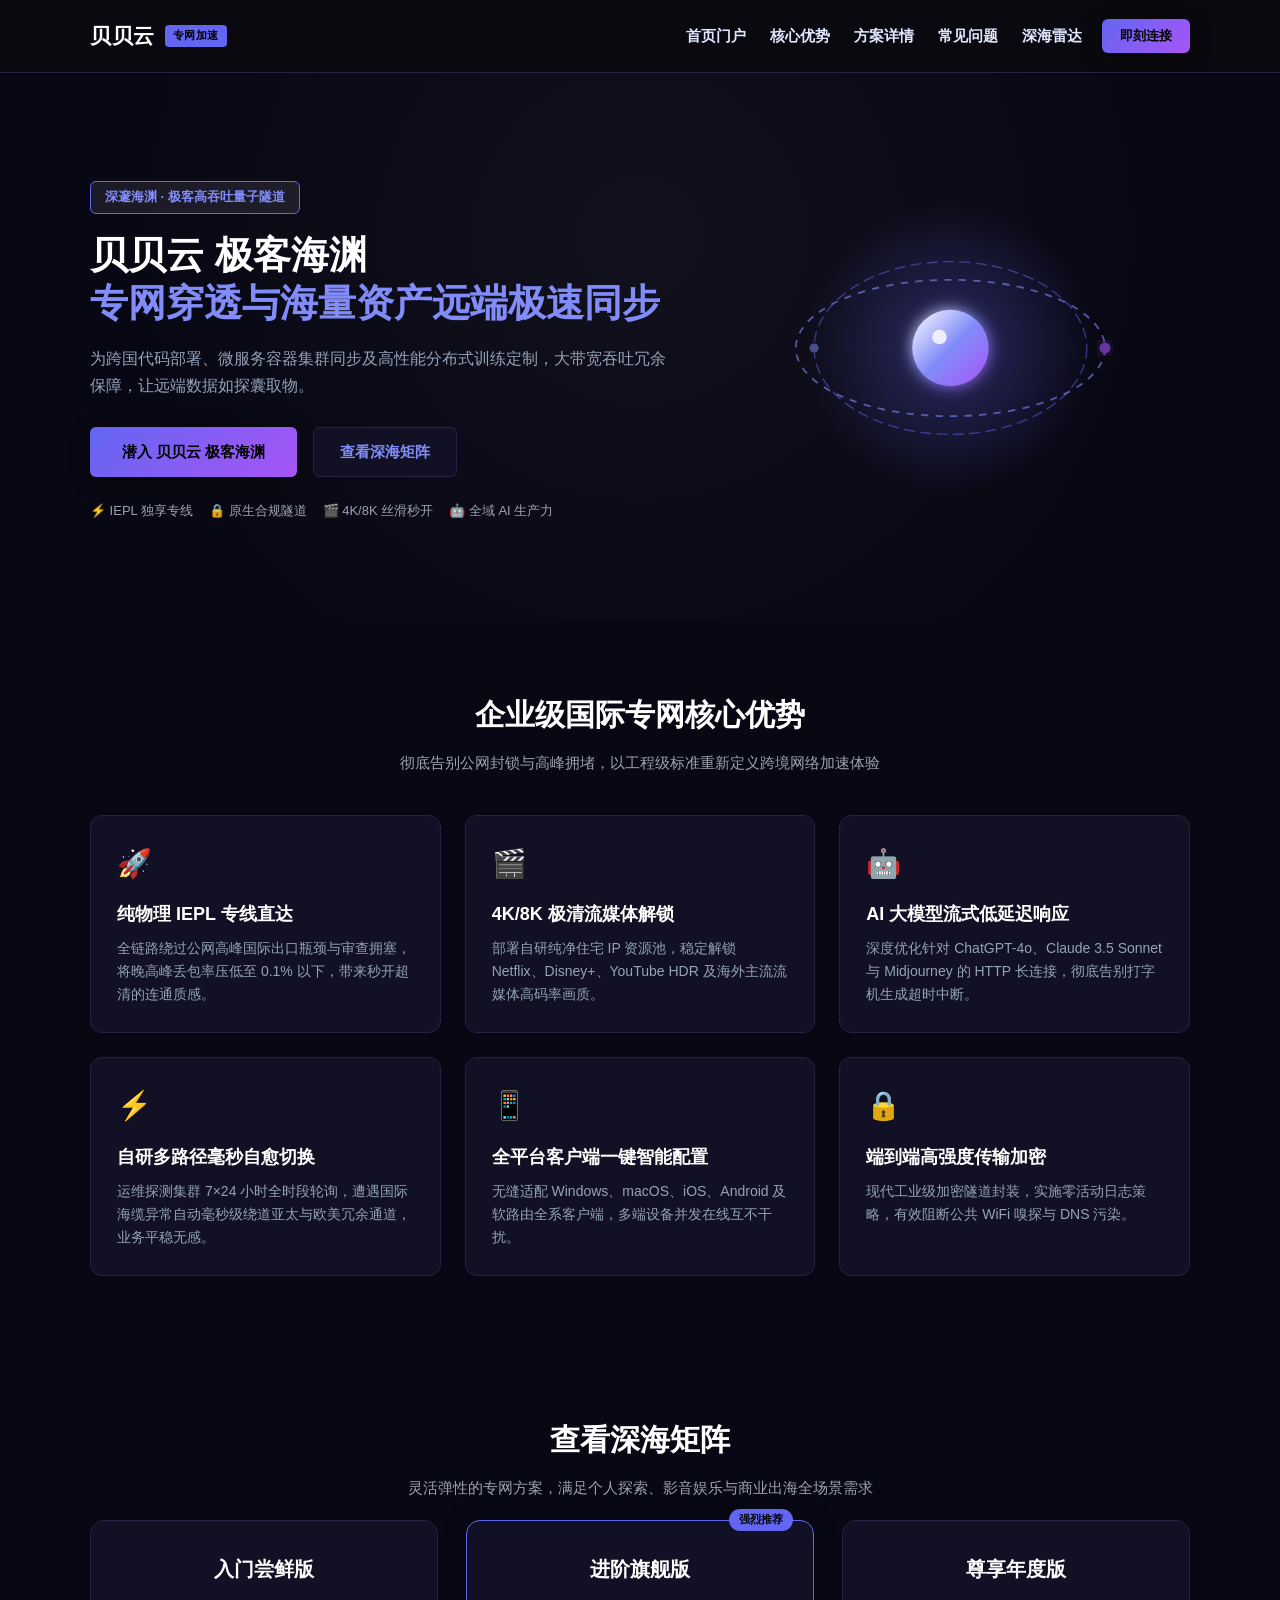
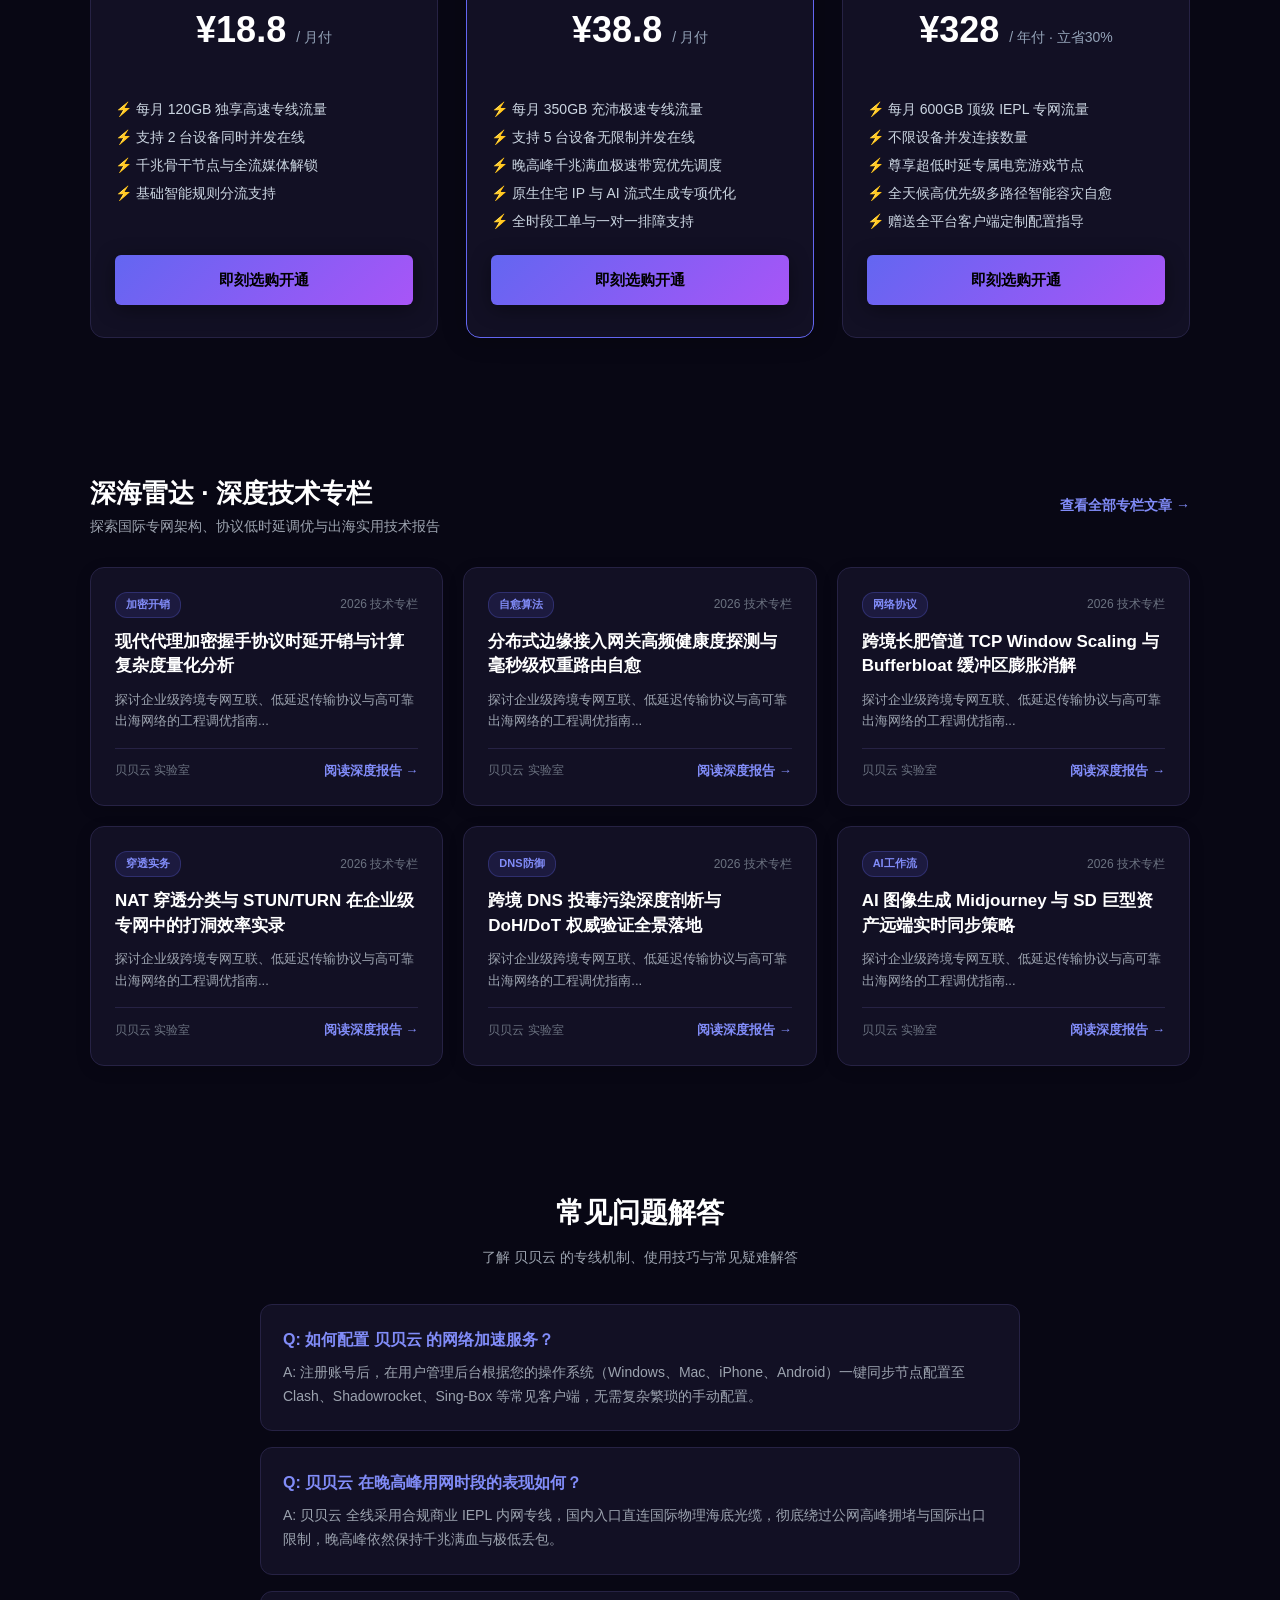
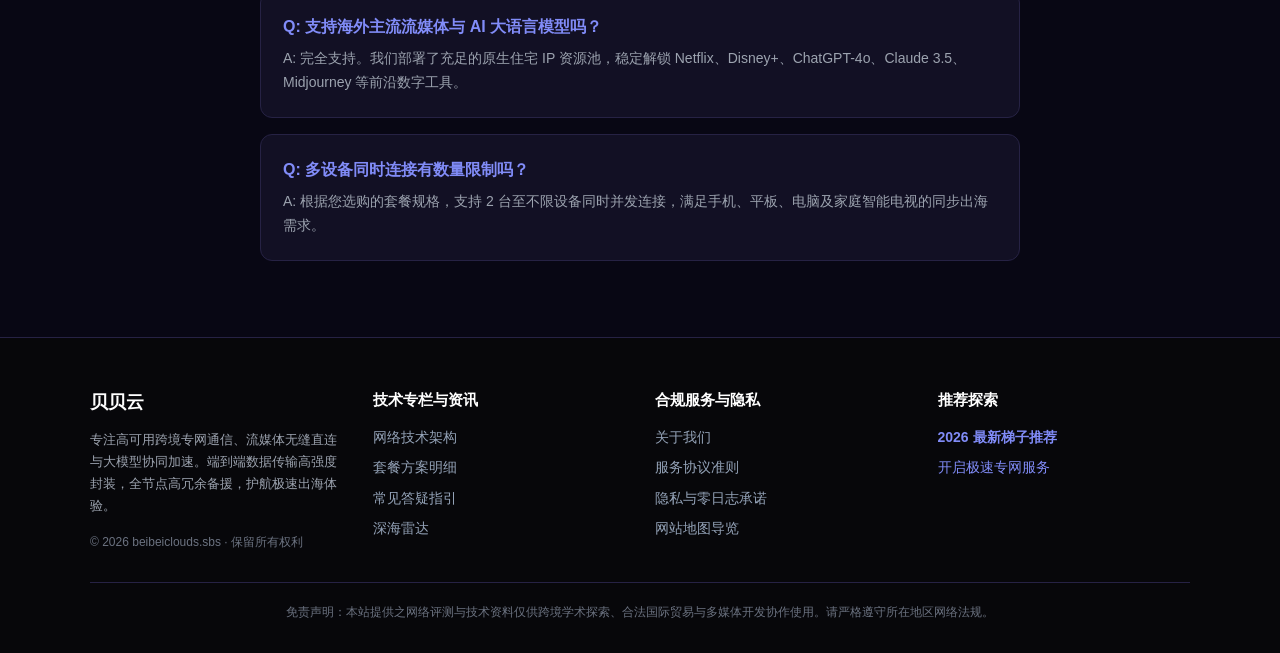
==== index.html @ 037b9ec2 "feat: deploy beibeiclouds.sbs bespoke design, unique hero layout, card grid & SEO articles" ====
<!DOCTYPE html>
<html lang="zh-CN">
<head>
  <meta charset="UTF-8">
  <meta name="viewport" content="width=device-width, initial-scale=1.0">
  <title>贝贝云 极客评测_大吞吐专网通信技术解析_贝贝云 深度实测</title>
  <meta name="description" content="贝贝云 极客技术空间。深度解析现代专网架构、加密算法安全边界与跨洋海缆物理时延极限，打造专业硬核的技术专栏。">
  <meta name="keywords" content="贝贝云, 贝贝云评测, 科学上网梯子, 机场推荐, 翻墙梯子, 网络加速器, 专线机场">
  <meta property="og:type" content="website">
  <meta property="og:title" content="贝贝云 极客评测_大吞吐专网通信技术解析_贝贝云 深度实测">
  <meta property="og:description" content="贝贝云 极客技术空间。深度解析现代专网架构、加密算法安全边界与跨洋海缆物理时延极限，打造专业硬核的技术专栏。">
  <meta property="og:url" content="https://beibeiclouds.sbs/">
  <meta property="og:site_name" content="贝贝云">
  <link rel="canonical" href="https://beibeiclouds.sbs/">
  <link rel="stylesheet" href="style.css">
</head>
<body>
  
  <header class="navbar">
    <div class="container nav-inner">
      <a href="index.html" class="brand-logo">
        <span>贝贝云</span>
        <span class="brand-badge">专网加速</span>
      </a>
      <nav style="display:flex; align-items:center; gap:20px;">
        <ul class="nav-links">
          <li><a href="index.html">首页门户</a></li>
          <li><a href="index.html#features">核心优势</a></li>
          <li><a href="index.html#pricing">方案详情</a></li>
          <li><a href="index.html#faq">常见问题</a></li>
          <li><a href="abyss-radar.html">深海雷达</a></li>
        </ul>
        <a href="https://ww012.twilightaff.com/#/?code=A56DH1Af" class="btn-aff-cta" target="_blank" rel="nofollow" style="padding: 7px 18px; font-size: 13px;">即刻连接</a>
      </nav>
    </div>
  </header>


  <!-- Hero Section -->
  <header class="hero-section">
    
<div class="ambient-bg-wrapper" style="position: absolute; top: 0; left: 0; width: 100%; height: 100%; overflow: hidden; pointer-events: none; z-index: 1;">
  <svg width="100%" height="100%" viewBox="0 0 1440 800" preserveAspectRatio="xMidYMid slice" xmlns="http://www.w3.org/2000/svg">
    <style>
      @keyframes bubbleRise {
        0% { transform: translateY(800px) scale(0.7); opacity: 0; }
        20% { opacity: 0.5; }
        80% { opacity: 0.5; }
        100% { transform: translateY(-50px) scale(1.2); opacity: 0; }
      }
      .bubble-1 { animation: bubbleRise 11s ease-in infinite; }
      .bubble-2 { animation: bubbleRise 15s ease-in infinite 3s; }
      .bubble-3 { animation: bubbleRise 13s ease-in infinite 6s; }
      .bubble-4 { animation: bubbleRise 17s ease-in infinite 8s; }
    </style>
    <!-- Deep Sea Glowing Pearl Bubbles -->
    <circle cx="200" cy="0" r="16" fill="none" stroke="#818cf8" stroke-width="2" class="bubble-1" opacity="0.4" />
    <circle cx="204" cy="-4" r="4" fill="#fff" class="bubble-1" opacity="0.6" />

    <circle cx="1240" cy="0" r="22" fill="none" stroke="#6366f1" stroke-width="2" class="bubble-2" opacity="0.35" />
    <circle cx="1245" cy="-6" r="6" fill="#a855f7" class="bubble-2" opacity="0.5" />

    <circle cx="450" cy="0" r="12" fill="none" stroke="#818cf8" stroke-width="1.5" class="bubble-3" opacity="0.4" />
    <circle cx="1020" cy="0" r="18" fill="none" stroke="#818cf8" stroke-width="2" class="bubble-4" opacity="0.3" />
  </svg>
</div>

    <div class="container">
      
      <div class="hero-grid">
        
        <div class="hero-content">
          <span class="hero-tag">深邃海渊 · 极客高吞吐量子隧道</span>
          <h1 class="hero-title">
            贝贝云 极客海渊<br>
            <span class="hero-title-highlight">专网穿透与海量资产远端极速同步</span>
          </h1>
          <p class="hero-desc">为跨国代码部署、微服务容器集群同步及高性能分布式训练定制，大带宽吞吐冗余保障，让远端数据如探囊取物。</p>
          <div class="hero-actions">
            <a href="https://ww012.twilightaff.com/#/?code=A56DH1Af" class="btn-aff-cta" target="_blank" rel="nofollow">潜入 贝贝云 极客海渊</a>
            <a href="#pricing" class="btn-tizi-dofollow">查看深海矩阵</a>
          </div>
          <div style="font-size:13px; color:#9ca3af; display:flex; gap:16px; flex-wrap:wrap;">
            <span>⚡ IEPL 独享专线</span>
            <span>🔒 原生合规隧道</span>
            <span>🎬 4K/8K 丝滑秒开</span>
            <span>🤖 全域 AI 生产力</span>
          </div>
        </div>
    
        
        <div class="hero-motion-wrapper">
          
<svg viewBox="0 0 520 440" width="100%" height="100%" xmlns="http://www.w3.org/2000/svg" style="max-height: 400px;">
  <defs>
    <radialGradient id="cyberOrbitAura" cx="50%" cy="50%" r="50%">
      <stop offset="0%" stop-color="#6366f1" stop-opacity="0.35"/>
      <stop offset="100%" stop-color="#6366f1" stop-opacity="0"/>
    </radialGradient>
    <linearGradient id="quantumPearl" x1="0" y1="0" x2="1" y2="1">
      <stop offset="0%" stop-color="#fff"/>
      <stop offset="50%" stop-color="#818cf8"/>
      <stop offset="100%" stop-color="#a855f7"/>
    </linearGradient>
    <filter id="quantumGlow" x="-20%" y="-20%" width="140%" height="140%">
      <feGaussianBlur stdDeviation="8" result="blur"/>
      <feComposite in="SourceGraphic" in2="blur" operator="over"/>
    </filter>
  </defs>
  <style>
    @keyframes orbitRotate1 {
      from { transform: rotate(0deg); }
      to { transform: rotate(360deg); }
    }
    @keyframes orbitRotate2 {
      from { transform: rotate(360deg); }
      to { transform: rotate(0deg); }
    }
    @keyframes pearlQuantumPulse {
      0%, 100% { transform: scale(1); }
      50% { transform: scale(1.08); }
    }
    .orbit-ring-1 { animation: orbitRotate1 15s linear infinite; transform-origin: 260px 220px; }
    .orbit-ring-2 { animation: orbitRotate2 20s linear infinite; transform-origin: 260px 220px; }
    .quantum-pearl-core { animation: pearlQuantumPulse 3.5s ease-in-out infinite; transform-origin: 260px 220px; }
  </style>

  <!-- Deep Cosmic Aura -->
  <circle cx="260" cy="220" r="160" fill="url(#cyberOrbitAura)"/>

  <!-- Rotating Quantum Orbital Rings -->
  <g class="orbit-ring-1" opacity="0.6">
    <ellipse cx="260" cy="220" rx="170" ry="75" fill="none" stroke="#818cf8" stroke-width="2" stroke-dasharray="8,8"/>
    <circle cx="430" cy="220" r="6" fill="#a855f7" filter="url(#quantumGlow)"/>
  </g>
  <g class="orbit-ring-2" opacity="0.5">
    <ellipse cx="260" cy="220" rx="150" ry="95" fill="none" stroke="#6366f1" stroke-width="1.5" stroke-dasharray="12,6"/>
    <circle cx="110" cy="220" r="5" fill="#818cf8"/>
  </g>

  <!-- Quantum Core Glowing Pearl -->
  <g class="quantum-pearl-core">
    <circle cx="260" cy="220" r="42" fill="url(#quantumPearl)" filter="url(#quantumGlow)"/>
    <circle cx="248" cy="208" r="8" fill="#fff" opacity="0.8"/>
  </g>
</svg>

        </div>
    
      </div>
        
    </div>
  </header>

  <!-- Features Section -->
  <section id="features" style="padding: 70px 0;">
    <div class="container">
      <div style="text-align:center; max-width:700px; margin:0 auto 40px;">
        <h2 style="font-size:30px; font-weight:800; margin-bottom:12px; color:#fff;">企业级国际专网核心优势</h2>
        <p style="color:#9ca3af; font-size:15px;">彻底告别公网封锁与高峰拥堵，以工程级标准重新定义跨境网络加速体验</p>
      </div>
      <div class="features-grid">
        
        <div class="feature-card">
          <div class="feature-icon">🚀</div>
          <h3 class="feature-title">纯物理 IEPL 专线直达</h3>
          <p class="feature-desc">全链路绕过公网高峰国际出口瓶颈与审查拥塞，将晚高峰丢包率压低至 0.1% 以下，带来秒开超清的连通质感。</p>
        </div>
        
        <div class="feature-card">
          <div class="feature-icon">🎬</div>
          <h3 class="feature-title">4K/8K 极清流媒体解锁</h3>
          <p class="feature-desc">部署自研纯净住宅 IP 资源池，稳定解锁 Netflix、Disney+、YouTube HDR 及海外主流流媒体高码率画质。</p>
        </div>
        
        <div class="feature-card">
          <div class="feature-icon">🤖</div>
          <h3 class="feature-title">AI 大模型流式低延迟响应</h3>
          <p class="feature-desc">深度优化针对 ChatGPT-4o、Claude 3.5 Sonnet 与 Midjourney 的 HTTP 长连接，彻底告别打字机生成超时中断。</p>
        </div>
        
        <div class="feature-card">
          <div class="feature-icon">⚡</div>
          <h3 class="feature-title">自研多路径毫秒自愈切换</h3>
          <p class="feature-desc">运维探测集群 7×24 小时全时段轮询，遭遇国际海缆异常自动毫秒级绕道亚太与欧美冗余通道，业务平稳无感。</p>
        </div>
        
        <div class="feature-card">
          <div class="feature-icon">📱</div>
          <h3 class="feature-title">全平台客户端一键智能配置</h3>
          <p class="feature-desc">无缝适配 Windows、macOS、iOS、Android 及软路由全系客户端，多端设备并发在线互不干扰。</p>
        </div>
        
        <div class="feature-card">
          <div class="feature-icon">🔒</div>
          <h3 class="feature-title">端到端高强度传输加密</h3>
          <p class="feature-desc">现代工业级加密隧道封装，实施零活动日志策略，有效阻断公共 WiFi 嗅探与 DNS 污染。</p>
        </div>
        
      </div>
    </div>
  </section>

  <!-- Pricing Section (Targeted by Hero CTA) -->
  <section id="pricing" class="pricing-section">
    <div class="container">
      <div style="text-align:center; max-width:700px; margin:0 auto 20px;">
        <h2 style="font-size:30px; font-weight:800; margin-bottom:12px; color:#fff;">查看深海矩阵</h2>
        <p style="color:#9ca3af; font-size:15px;">灵活弹性的专网方案，满足个人探索、影音娱乐与商业出海全场景需求</p>
      </div>
      <div class="pricing-grid">
        
        <div class="price-card">
          
          <h3 style="font-size:20px; color:#fff; font-weight:700;">入门尝鲜版</h3>
          <div class="price-tag">¥18.8 <span>/ 月付</span></div>
          <ul class="price-features">
            <li>每月 120GB 独享高速专线流量</li><li>支持 2 台设备同时并发在线</li><li>千兆骨干节点与全流媒体解锁</li><li>基础智能规则分流支持</li>
          </ul>
          <a href="https://ww012.twilightaff.com/#/?code=A56DH1Af" class="btn-aff-cta" target="_blank" rel="nofollow" style="width:100%; margin-top:auto;">即刻选购开通</a>
        </div>
        
        <div class="price-card featured">
          <div style="position:absolute; top:-12px; right:20px; background:#6366f1; color:#000; font-size:11px; font-weight:800; padding:2px 10px; border-radius:12px;">强烈推荐</div>
          <h3 style="font-size:20px; color:#fff; font-weight:700;">进阶旗舰版</h3>
          <div class="price-tag">¥38.8 <span>/ 月付</span></div>
          <ul class="price-features">
            <li>每月 350GB 充沛极速专线流量</li><li>支持 5 台设备无限制并发在线</li><li>晚高峰千兆满血极速带宽优先调度</li><li>原生住宅 IP 与 AI 流式生成专项优化</li><li>全时段工单与一对一排障支持</li>
          </ul>
          <a href="https://ww012.twilightaff.com/#/?code=A56DH1Af" class="btn-aff-cta" target="_blank" rel="nofollow" style="width:100%; margin-top:auto;">即刻选购开通</a>
        </div>
        
        <div class="price-card">
          
          <h3 style="font-size:20px; color:#fff; font-weight:700;">尊享年度版</h3>
          <div class="price-tag">¥328 <span>/ 年付 · 立省30%</span></div>
          <ul class="price-features">
            <li>每月 600GB 顶级 IEPL 专网流量</li><li>不限设备并发连接数量</li><li>尊享超低时延专属电竞游戏节点</li><li>全天候高优先级多路径智能容灾自愈</li><li>赠送全平台客户端定制配置指导</li>
          </ul>
          <a href="https://ww012.twilightaff.com/#/?code=A56DH1Af" class="btn-aff-cta" target="_blank" rel="nofollow" style="width:100%; margin-top:auto;">即刻选购开通</a>
        </div>
        
      </div>
    </div>
  </section>

  <!-- Articles Preview Section (Responsive Card Grid) -->
  <section style="padding: 65px 0;">
    <div class="container">
      <div style="display:flex; justify-content:space-between; align-items:center; margin-bottom:30px; flex-wrap:wrap; gap:12px;">
        <div>
          <h2 style="font-size:26px; font-weight:800; color:#fff;">深海雷达 · 深度技术专栏</h2>
          <p style="color:#9ca3af; font-size:14px;">探索国际专网架构、协议低时延调优与出海实用技术报告</p>
        </div>
        <a href="abyss-radar.html" style="color:#818cf8; font-weight:600; font-size:14px;">查看全部专栏文章 →</a>
      </div>
      <div style="display:grid; grid-template-columns:repeat(auto-fit, minmax(280px, 1fr)); gap:20px;">
        
        <div class="article-card" style="background:#121024; border:1px solid #262244; border-radius:14px; padding:24px; display:flex; flex-direction:column; justify-content:space-between; transition:transform 0.25s ease, box-shadow 0.25s ease, border-color 0.25s ease; box-shadow: 0 4px 16px rgba(0,0,0,0.12);">
          <div>
            <div style="display:flex; justify-content:space-between; align-items:center; margin-bottom:12px;">
              <span style="font-size:11px; color:#818cf8; background:#6366f122; border:1px solid #6366f144; padding:3px 10px; border-radius:12px; font-weight:600;">加密开销</span>
              <span style="font-size:12px; color:#6b7280;">2026 技术专栏</span>
            </div>
            <h4 style="margin:10px 0 10px; font-size:17px; font-weight:700; line-height:1.45;"><a href="beibei-cryptographic-handshake-overhead.html" style="color:#fff;">现代代理加密握手协议时延开销与计算复杂度量化分析</a></h4>
            <p style="font-size:13px; color:#9ca3af; line-height:1.65; margin-bottom:16px;">探讨企业级跨境专网互联、低延迟传输协议与高可靠出海网络的工程调优指南...</p>
          </div>
          <div style="border-top:1px solid #262244; padding-top:12px; margin-top:auto; display:flex; justify-content:space-between; align-items:center;">
            <span style="font-size:12px; color:#6b7280;">贝贝云 实验室</span>
            <a href="beibei-cryptographic-handshake-overhead.html" style="color:#818cf8; font-size:13px; font-weight:600; display:inline-flex; align-items:center; gap:4px;">阅读深度报告 →</a>
          </div>
        </div>
        
        <div class="article-card" style="background:#121024; border:1px solid #262244; border-radius:14px; padding:24px; display:flex; flex-direction:column; justify-content:space-between; transition:transform 0.25s ease, box-shadow 0.25s ease, border-color 0.25s ease; box-shadow: 0 4px 16px rgba(0,0,0,0.12);">
          <div>
            <div style="display:flex; justify-content:space-between; align-items:center; margin-bottom:12px;">
              <span style="font-size:11px; color:#818cf8; background:#6366f122; border:1px solid #6366f144; padding:3px 10px; border-radius:12px; font-weight:600;">自愈算法</span>
              <span style="font-size:12px; color:#6b7280;">2026 技术专栏</span>
            </div>
            <h4 style="margin:10px 0 10px; font-size:17px; font-weight:700; line-height:1.45;"><a href="beibei-distributed-gateway-healthcheck.html" style="color:#fff;">分布式边缘接入网关高频健康度探测与毫秒级权重路由自愈</a></h4>
            <p style="font-size:13px; color:#9ca3af; line-height:1.65; margin-bottom:16px;">探讨企业级跨境专网互联、低延迟传输协议与高可靠出海网络的工程调优指南...</p>
          </div>
          <div style="border-top:1px solid #262244; padding-top:12px; margin-top:auto; display:flex; justify-content:space-between; align-items:center;">
            <span style="font-size:12px; color:#6b7280;">贝贝云 实验室</span>
            <a href="beibei-distributed-gateway-healthcheck.html" style="color:#818cf8; font-size:13px; font-weight:600; display:inline-flex; align-items:center; gap:4px;">阅读深度报告 →</a>
          </div>
        </div>
        
        <div class="article-card" style="background:#121024; border:1px solid #262244; border-radius:14px; padding:24px; display:flex; flex-direction:column; justify-content:space-between; transition:transform 0.25s ease, box-shadow 0.25s ease, border-color 0.25s ease; box-shadow: 0 4px 16px rgba(0,0,0,0.12);">
          <div>
            <div style="display:flex; justify-content:space-between; align-items:center; margin-bottom:12px;">
              <span style="font-size:11px; color:#818cf8; background:#6366f122; border:1px solid #6366f144; padding:3px 10px; border-radius:12px; font-weight:600;">网络协议</span>
              <span style="font-size:12px; color:#6b7280;">2026 技术专栏</span>
            </div>
            <h4 style="margin:10px 0 10px; font-size:17px; font-weight:700; line-height:1.45;"><a href="beibei-tcp-window-scale-bufferbloat.html" style="color:#fff;">跨境长肥管道 TCP Window Scaling 与 Bufferbloat 缓冲区膨胀消解</a></h4>
            <p style="font-size:13px; color:#9ca3af; line-height:1.65; margin-bottom:16px;">探讨企业级跨境专网互联、低延迟传输协议与高可靠出海网络的工程调优指南...</p>
          </div>
          <div style="border-top:1px solid #262244; padding-top:12px; margin-top:auto; display:flex; justify-content:space-between; align-items:center;">
            <span style="font-size:12px; color:#6b7280;">贝贝云 实验室</span>
            <a href="beibei-tcp-window-scale-bufferbloat.html" style="color:#818cf8; font-size:13px; font-weight:600; display:inline-flex; align-items:center; gap:4px;">阅读深度报告 →</a>
          </div>
        </div>
        
        <div class="article-card" style="background:#121024; border:1px solid #262244; border-radius:14px; padding:24px; display:flex; flex-direction:column; justify-content:space-between; transition:transform 0.25s ease, box-shadow 0.25s ease, border-color 0.25s ease; box-shadow: 0 4px 16px rgba(0,0,0,0.12);">
          <div>
            <div style="display:flex; justify-content:space-between; align-items:center; margin-bottom:12px;">
              <span style="font-size:11px; color:#818cf8; background:#6366f122; border:1px solid #6366f144; padding:3px 10px; border-radius:12px; font-weight:600;">穿透实务</span>
              <span style="font-size:12px; color:#6b7280;">2026 技术专栏</span>
            </div>
            <h4 style="margin:10px 0 10px; font-size:17px; font-weight:700; line-height:1.45;"><a href="beibei-nat-traversal-p2p-webrtc.html" style="color:#fff;">NAT 穿透分类与 STUN/TURN 在企业级专网中的打洞效率实录</a></h4>
            <p style="font-size:13px; color:#9ca3af; line-height:1.65; margin-bottom:16px;">探讨企业级跨境专网互联、低延迟传输协议与高可靠出海网络的工程调优指南...</p>
          </div>
          <div style="border-top:1px solid #262244; padding-top:12px; margin-top:auto; display:flex; justify-content:space-between; align-items:center;">
            <span style="font-size:12px; color:#6b7280;">贝贝云 实验室</span>
            <a href="beibei-nat-traversal-p2p-webrtc.html" style="color:#818cf8; font-size:13px; font-weight:600; display:inline-flex; align-items:center; gap:4px;">阅读深度报告 →</a>
          </div>
        </div>
        
        <div class="article-card" style="background:#121024; border:1px solid #262244; border-radius:14px; padding:24px; display:flex; flex-direction:column; justify-content:space-between; transition:transform 0.25s ease, box-shadow 0.25s ease, border-color 0.25s ease; box-shadow: 0 4px 16px rgba(0,0,0,0.12);">
          <div>
            <div style="display:flex; justify-content:space-between; align-items:center; margin-bottom:12px;">
              <span style="font-size:11px; color:#818cf8; background:#6366f122; border:1px solid #6366f144; padding:3px 10px; border-radius:12px; font-weight:600;">DNS防御</span>
              <span style="font-size:12px; color:#6b7280;">2026 技术专栏</span>
            </div>
            <h4 style="margin:10px 0 10px; font-size:17px; font-weight:700; line-height:1.45;"><a href="beibei-dns-hijacking-doh-dot-defense.html" style="color:#fff;">跨境 DNS 投毒污染深度剖析与 DoH/DoT 权威验证全景落地</a></h4>
            <p style="font-size:13px; color:#9ca3af; line-height:1.65; margin-bottom:16px;">探讨企业级跨境专网互联、低延迟传输协议与高可靠出海网络的工程调优指南...</p>
          </div>
          <div style="border-top:1px solid #262244; padding-top:12px; margin-top:auto; display:flex; justify-content:space-between; align-items:center;">
            <span style="font-size:12px; color:#6b7280;">贝贝云 实验室</span>
            <a href="beibei-dns-hijacking-doh-dot-defense.html" style="color:#818cf8; font-size:13px; font-weight:600; display:inline-flex; align-items:center; gap:4px;">阅读深度报告 →</a>
          </div>
        </div>
        
        <div class="article-card" style="background:#121024; border:1px solid #262244; border-radius:14px; padding:24px; display:flex; flex-direction:column; justify-content:space-between; transition:transform 0.25s ease, box-shadow 0.25s ease, border-color 0.25s ease; box-shadow: 0 4px 16px rgba(0,0,0,0.12);">
          <div>
            <div style="display:flex; justify-content:space-between; align-items:center; margin-bottom:12px;">
              <span style="font-size:11px; color:#818cf8; background:#6366f122; border:1px solid #6366f144; padding:3px 10px; border-radius:12px; font-weight:600;">AI工作流</span>
              <span style="font-size:12px; color:#6b7280;">2026 技术专栏</span>
            </div>
            <h4 style="margin:10px 0 10px; font-size:17px; font-weight:700; line-height:1.45;"><a href="beibei-midjourney-sd-asset-cloud-sync.html" style="color:#fff;">AI 图像生成 Midjourney 与 SD 巨型资产远端实时同步策略</a></h4>
            <p style="font-size:13px; color:#9ca3af; line-height:1.65; margin-bottom:16px;">探讨企业级跨境专网互联、低延迟传输协议与高可靠出海网络的工程调优指南...</p>
          </div>
          <div style="border-top:1px solid #262244; padding-top:12px; margin-top:auto; display:flex; justify-content:space-between; align-items:center;">
            <span style="font-size:12px; color:#6b7280;">贝贝云 实验室</span>
            <a href="beibei-midjourney-sd-asset-cloud-sync.html" style="color:#818cf8; font-size:13px; font-weight:600; display:inline-flex; align-items:center; gap:4px;">阅读深度报告 →</a>
          </div>
        </div>
        
      </div>
    </div>
  </section>

  <!-- FAQ Section -->
  <section id="faq" style="padding: 60px 0; background:#080714;">
    <div class="container" style="max-width:800px;">
      <div style="text-align:center; margin-bottom:36px;">
        <h2 style="font-size:28px; font-weight:800; color:#fff; margin-bottom:10px;">常见问题解答</h2>
        <p style="color:#9ca3af; font-size:14px;">了解 贝贝云 的专线机制、使用技巧与常见疑难解答</p>
      </div>
      
        <div style="background:#121024; border:1px solid #262244; border-radius:12px; padding:22px; margin-bottom:16px;">
          <h3 style="font-size:16px; color:#818cf8; margin-bottom:8px;">Q: 如何配置 贝贝云 的网络加速服务？</h3>
          <p style="font-size:14px; color:#9ca3af; line-height:1.7;">A: 注册账号后，在用户管理后台根据您的操作系统（Windows、Mac、iPhone、Android）一键同步节点配置至 Clash、Shadowrocket、Sing-Box 等常见客户端，无需复杂繁琐的手动配置。</p>
        </div>
        
        <div style="background:#121024; border:1px solid #262244; border-radius:12px; padding:22px; margin-bottom:16px;">
          <h3 style="font-size:16px; color:#818cf8; margin-bottom:8px;">Q: 贝贝云 在晚高峰用网时段的表现如何？</h3>
          <p style="font-size:14px; color:#9ca3af; line-height:1.7;">A: 贝贝云 全线采用合规商业 IEPL 内网专线，国内入口直连国际物理海底光缆，彻底绕过公网高峰拥堵与国际出口限制，晚高峰依然保持千兆满血与极低丢包。</p>
        </div>
        
        <div style="background:#121024; border:1px solid #262244; border-radius:12px; padding:22px; margin-bottom:16px;">
          <h3 style="font-size:16px; color:#818cf8; margin-bottom:8px;">Q: 支持海外主流流媒体与 AI 大语言模型吗？</h3>
          <p style="font-size:14px; color:#9ca3af; line-height:1.7;">A: 完全支持。我们部署了充足的原生住宅 IP 资源池，稳定解锁 Netflix、Disney+、ChatGPT-4o、Claude 3.5、Midjourney 等前沿数字工具。</p>
        </div>
        
        <div style="background:#121024; border:1px solid #262244; border-radius:12px; padding:22px; margin-bottom:16px;">
          <h3 style="font-size:16px; color:#818cf8; margin-bottom:8px;">Q: 多设备同时连接有数量限制吗？</h3>
          <p style="font-size:14px; color:#9ca3af; line-height:1.7;">A: 根据您选购的套餐规格，支持 2 台至不限设备同时并发连接，满足手机、平板、电脑及家庭智能电视的同步出海需求。</p>
        </div>
        
    </div>
  </section>

  
  <footer>
    <div class="container">
      <div class="footer-grid">
        <div>
          <div style="font-weight: 800; font-size: 18px; color: #fff; margin-bottom: 12px;">贝贝云</div>
          <p style="line-height: 1.7; font-size: 13px; color: #9ca3af; margin-bottom: 16px;">
            专注高可用跨境专网通信、流媒体无缝直连与大模型协同加速。端到端数据传输高强度封装，全节点高冗余备援，护航极速出海体验。
          </p>
          <div style="font-size: 12px; color: #6b7280;">© 2026 beibeiclouds.sbs · 保留所有权利</div>
        </div>
        <div>
          <h4 style="color: #fff; font-size: 15px; margin-bottom: 14px;">技术专栏与资讯</h4>
          <ul class="footer-links">
            <li><a href="index.html#features">网络技术架构</a></li>
            <li><a href="index.html#pricing">套餐方案明细</a></li>
            <li><a href="index.html#faq">常见答疑指引</a></li>
            <li><a href="abyss-radar.html">深海雷达</a></li>
          </ul>
        </div>
        <div>
          <h4 style="color: #fff; font-size: 15px; margin-bottom: 14px;">合规服务与隐私</h4>
          <ul class="footer-links">
            <li><a href="about.html">关于我们</a></li>
            <li><a href="terms.html">服务协议准则</a></li>
            <li><a href="privacy.html">隐私与零日志承诺</a></li>
            <li><a href="sitemap.html">网站地图导览</a></li>
          </ul>
        </div>
        <div>
          <h4 style="color: #fff; font-size: 15px; margin-bottom: 14px;">推荐探索</h4>
          <ul class="footer-links">

            <li><a href="https://dajichang.mom/" target="_blank" style="color: #818cf8; font-weight: 600;">2026 最新梯子推荐</a></li>
            <li><a href="https://ww012.twilightaff.com/#/?code=A56DH1Af" target="_blank" rel="nofollow" style="color: #818cf8;">开启极速专网服务</a></li>
    
          </ul>
        </div>
      </div>
      <div style="border-top: 1px solid #262244; padding-top: 20px; text-align: center; font-size: 12px; color: #6b7280;">
        免责声明：本站提供之网络评测与技术资料仅供跨境学术探索、合法国际贸易与多媒体开发协作使用。请严格遵守所在地区网络法规。
      </div>
    </div>
  </footer>

</body>
</html>
---- style.css ----
/* cyber_ocean_navy - beibeiclouds.sbs */
* { margin: 0; padding: 0; box-sizing: border-box; }
html { scroll-behavior: smooth; }
body { background-color: #080714; color: #e0e7ff; font-family: -apple-system, BlinkMacSystemFont, "Segoe UI", Roboto, "PingFang SC", "Hiragino Sans GB", "Microsoft YaHei", sans-serif; line-height: 1.6; overflow-x: hidden; position: relative; }
.container { max-width: 1140px; margin: 0 auto; padding: 0 20px; position: relative; z-index: 2; }
a { text-decoration: none; color: inherit; transition: all 0.25s ease; }

/* Navbar */
.navbar { background: rgba(10, 10, 16, 0.92); backdrop-filter: blur(16px); border-bottom: 1.5px solid #262244; position: sticky; top: 0; z-index: 100; }
.nav-inner { display: flex; align-items: center; justify-content: space-between; height: 72px; }
.brand-logo { display: flex; align-items: center; gap: 10px; font-weight: 900; font-size: 21px; color: #fff; letter-spacing: 0.5px; }
.brand-badge { background: #6366f1; color: #000; font-size: 11px; padding: 2px 8px; border-radius: 4px; font-weight: 800; text-transform: uppercase; }
.nav-links { display: flex; gap: 24px; align-items: center; list-style: none; font-size: 15px; font-weight: 600; }
.nav-links a:hover { color: #818cf8; }

/* Hero Base */
.hero-section { padding: 75px 0 65px; position: relative; overflow: hidden; }
.hero-tag { display: inline-block; background: rgba(255, 255, 255, 0.08); color: #818cf8; border: 1px solid #6366f1; padding: 5px 14px; border-radius: 6px; font-size: 13px; font-weight: 700; margin-bottom: 18px; }
.hero-title { font-size: 38px; line-height: 1.25; font-weight: 900; color: #fff; margin-bottom: 18px; }
.hero-title-highlight { color: #818cf8; }
.hero-desc { font-size: 16px; color: #94a3b8; line-height: 1.7; margin-bottom: 28px; }
.hero-actions { display: flex; gap: 16px; align-items: center; flex-wrap: wrap; margin-bottom: 24px; }
.btn-aff-cta { display: inline-flex; align-items: center; justify-content: center; padding: 13px 32px; font-weight: 800; font-size: 15px; border-radius: 6px; background: linear-gradient(135deg, #6366f1, #a855f7); color: #000; box-shadow: 0 4px 20px rgba(0, 0, 0, 0.4); }
.btn-aff-cta:hover { transform: translateY(-2px); }
.btn-tizi-dofollow { display: inline-flex; align-items: center; justify-content: center; padding: 12px 26px; font-weight: 700; font-size: 15px; border-radius: 6px; border: 1.5px solid #262244; background: #121024; color: #818cf8; }
.btn-tizi-dofollow:hover { border-color: #818cf8; }

/* Features */
.features-grid { display: grid; grid-template-columns: repeat(auto-fit, minmax(260px, 1fr)); gap: 24px; }
.feature-card { background: #121024; border: 1px solid #262244; border-radius: 12px; padding: 26px; transition: transform 0.25s ease, border-color 0.25s ease; }
.feature-card:hover { transform: translateY(-4px); border-color: #6366f1; }
.feature-icon { font-size: 28px; margin-bottom: 14px; display: inline-block; }
.feature-title { font-size: 18px; font-weight: 700; color: #fff; margin-bottom: 8px; }
.feature-desc { font-size: 14px; color: #94a3b8; line-height: 1.65; }

/* Pricing */
.pricing-section { padding: 70px 0; background: #080714; }
.pricing-grid { display: grid; grid-template-columns: repeat(auto-fit, minmax(280px, 1fr)); gap: 28px; }
.price-card { background: #121024; border: 1px solid #262244; border-radius: 14px; padding: 32px 24px; position: relative; display: flex; flex-direction: column; text-align: center; }
.price-card.featured { border-color: #6366f1; box-shadow: 0 0 25px rgba(0, 0, 0, 0.3); }
.price-tag { font-size: 36px; font-weight: 800; color: #fff; margin: 16px 0; }
.price-tag span { font-size: 14px; font-weight: 400; color: #94a3b8; }
.price-features { list-style: none; margin: 20px 0; text-align: left; font-size: 14px; color: #cbd5e1; line-height: 2; }
.price-features li::before { content: "⚡ "; color: #818cf8; }

/* Footer */
footer { background: #07070a; border-top: 1px solid #262244; padding: 50px 0 30px; font-size: 14px; color: #94a3b8; position: relative; z-index: 2; }
.footer-grid { display: grid; grid-template-columns: repeat(auto-fit, minmax(200px, 1fr)); gap: 30px; margin-bottom: 30px; }
.footer-links { list-style: none; display: flex; flex-direction: column; gap: 8px; }
.footer-links a:hover { color: #fff; }

@media(max-width: 868px) {
  .hero-grid { grid-template-columns: 1fr !important; text-align: center; }
  .hero-actions { justify-content: center; }
  .nav-links { display: none; }
}

/* Layout: Fullscreen Ambient Background Graphic with Focused Grid */
.hero-grid { display: grid; grid-template-columns: 1.1fr 0.9fr; gap: 36px; align-items: center; position: relative; z-index: 3; }
.hero-section { background: radial-gradient(circle at 50% 30%, rgba(255,255,255,0.04) 0%, transparent 70%); }

/* Article Card Grid & Hover Effects */
.article-card { transition: transform 0.25s ease, box-shadow 0.25s ease, border-color 0.25s ease; }
.article-card:hover { transform: translateY(-4px); border-color: #6366f1 !important; box-shadow: 0 10px 25px rgba(0,0,0,0.25) !important; }
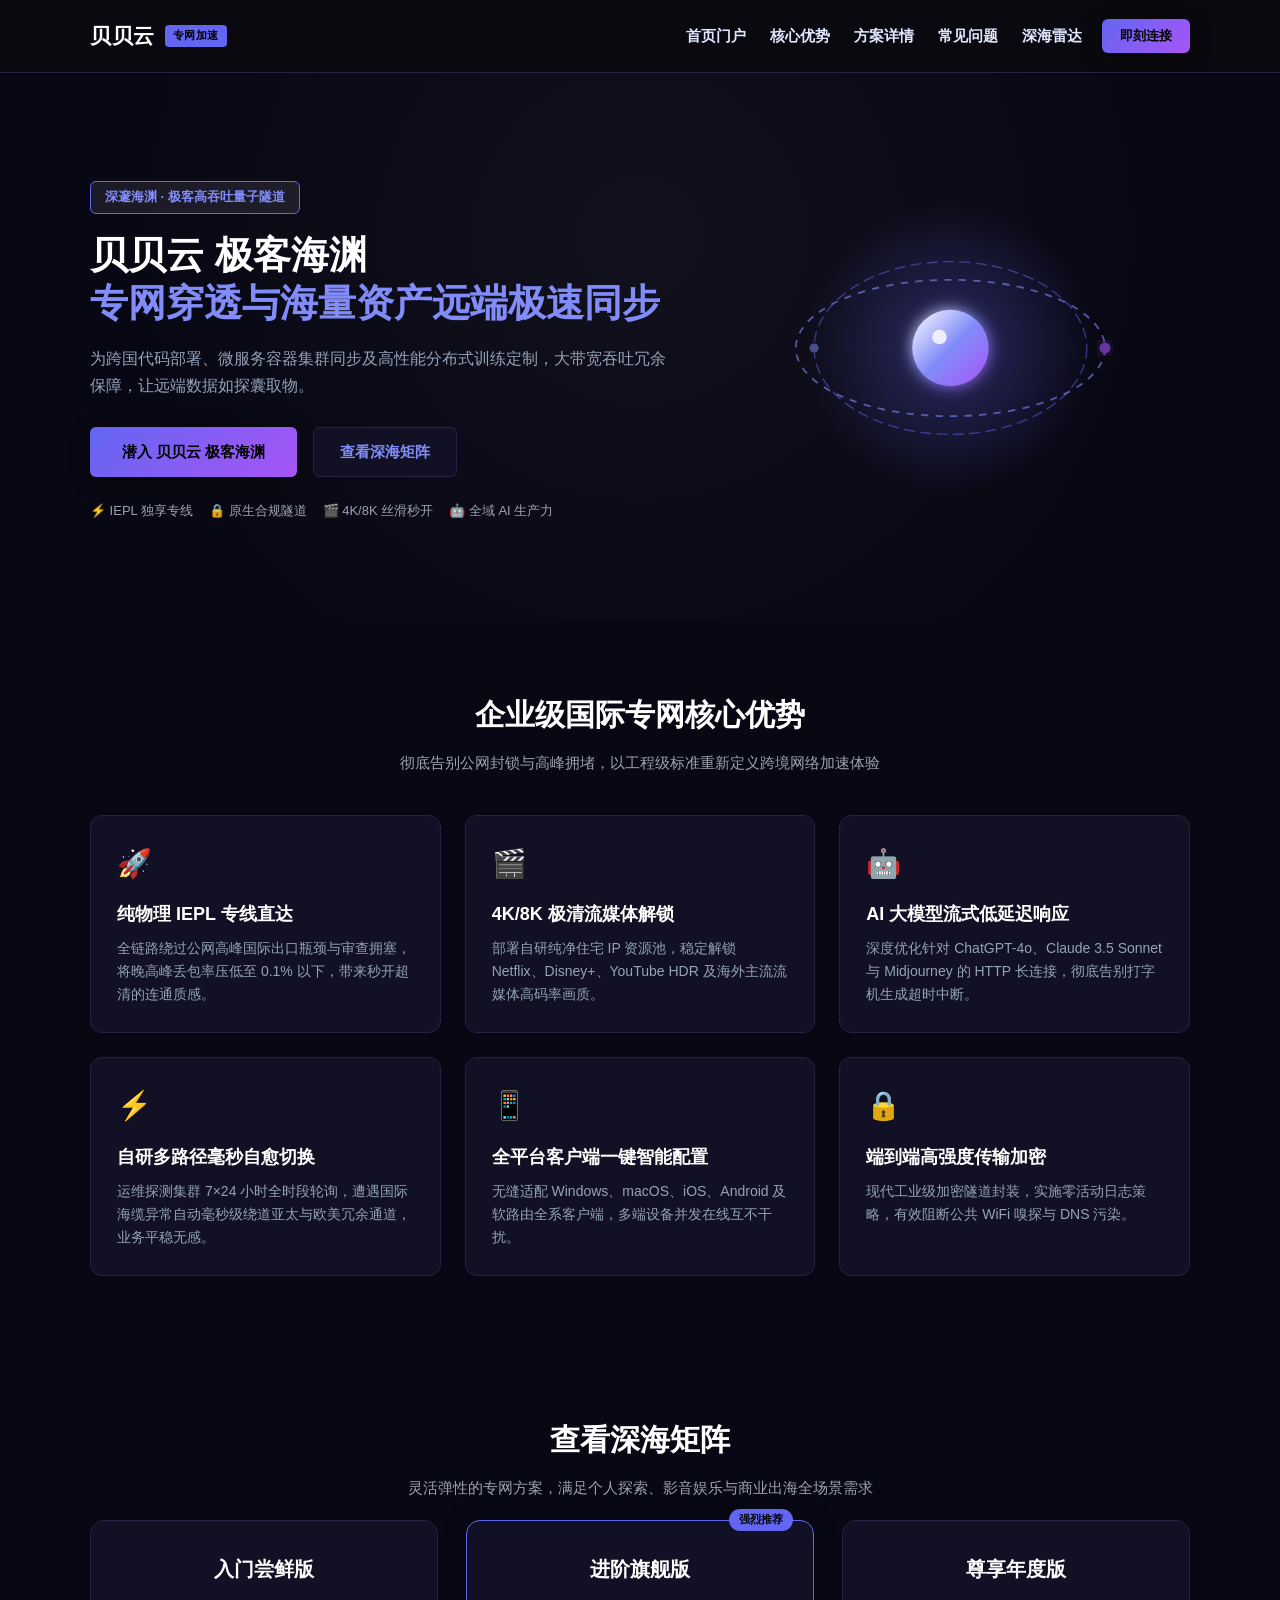
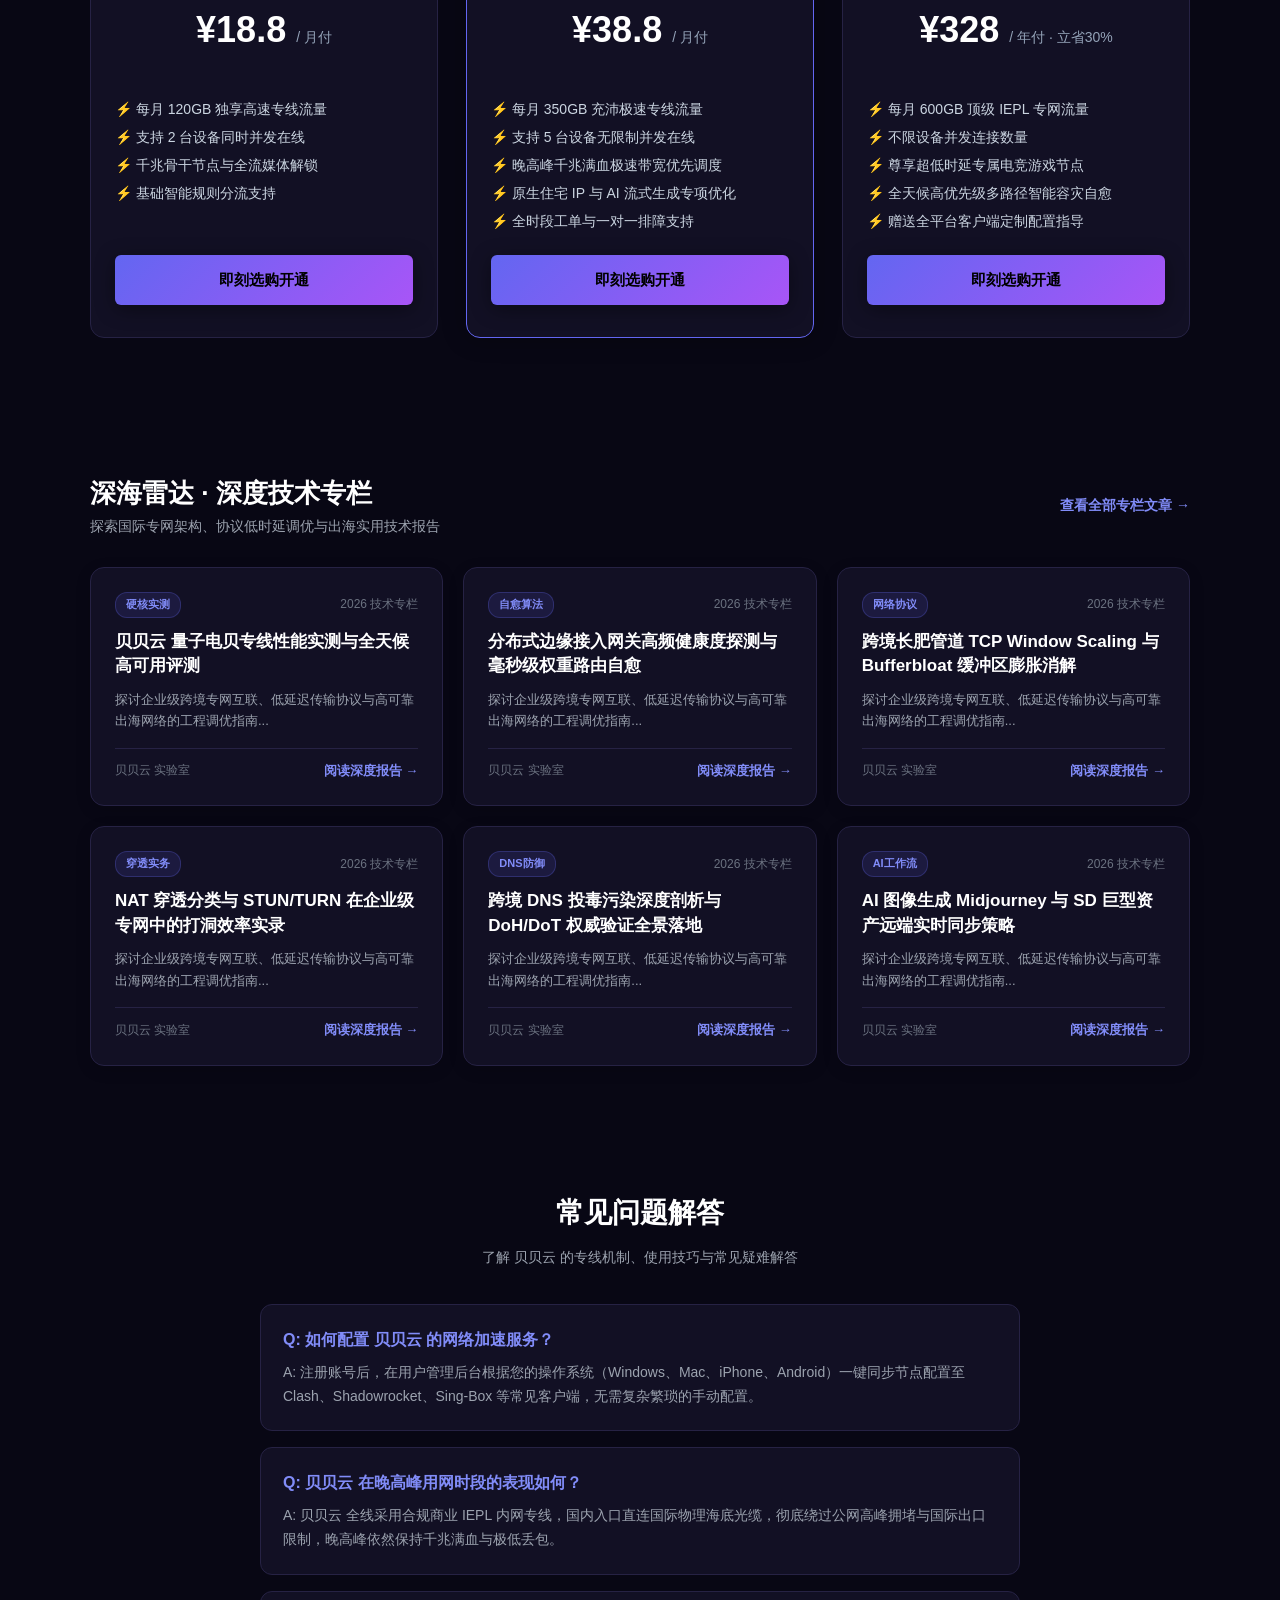
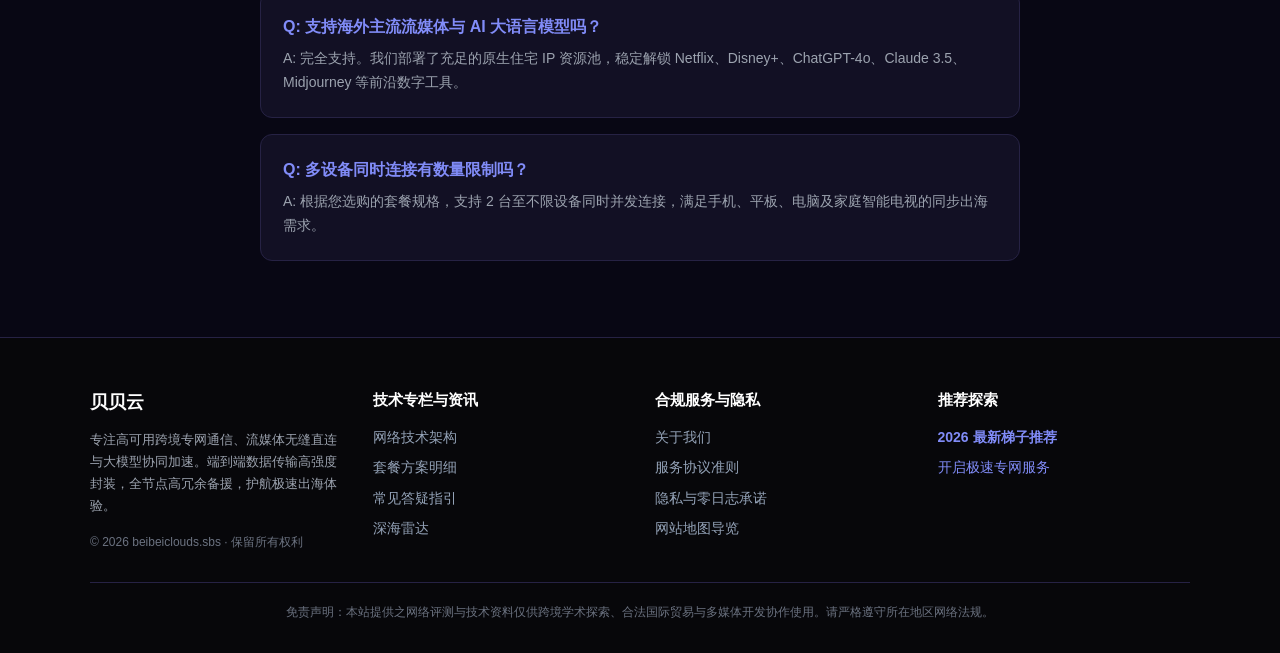
==== commit 2c4d9d4b: "feat: deploy beibeiclouds.sbs bespoke design, unique hero layout, card grid & SEO articles" ====
--- a/index.html
+++ b/index.html
@@ -259,10 +259,10 @@
         <div class="article-card" style="background:#121024; border:1px solid #262244; border-radius:14px; padding:24px; display:flex; flex-direction:column; justify-content:space-between; transition:transform 0.25s ease, box-shadow 0.25s ease, border-color 0.25s ease; box-shadow: 0 4px 16px rgba(0,0,0,0.12);">
           <div>
             <div style="display:flex; justify-content:space-between; align-items:center; margin-bottom:12px;">
-              <span style="font-size:11px; color:#818cf8; background:#6366f122; border:1px solid #6366f144; padding:3px 10px; border-radius:12px; font-weight:600;">加密开销</span>
-              <span style="font-size:12px; color:#6b7280;">2026 技术专栏</span>
-            </div>
-            <h4 style="margin:10px 0 10px; font-size:17px; font-weight:700; line-height:1.45;"><a href="beibei-cryptographic-handshake-overhead.html" style="color:#fff;">现代代理加密握手协议时延开销与计算复杂度量化分析</a></h4>
+              <span style="font-size:11px; color:#818cf8; background:#6366f122; border:1px solid #6366f144; padding:3px 10px; border-radius:12px; font-weight:600;">硬核实测</span>
+              <span style="font-size:12px; color:#6b7280;">2026 技术专栏</span>
+            </div>
+            <h4 style="margin:10px 0 10px; font-size:17px; font-weight:700; line-height:1.45;"><a href="beibei-cryptographic-handshake-overhead.html" style="color:#fff;">贝贝云 量子电贝专线性能实测与全天候高可用评测</a></h4>
             <p style="font-size:13px; color:#9ca3af; line-height:1.65; margin-bottom:16px;">探讨企业级跨境专网互联、低延迟传输协议与高可靠出海网络的工程调优指南...</p>
           </div>
           <div style="border-top:1px solid #262244; padding-top:12px; margin-top:auto; display:flex; justify-content:space-between; align-items:center;">
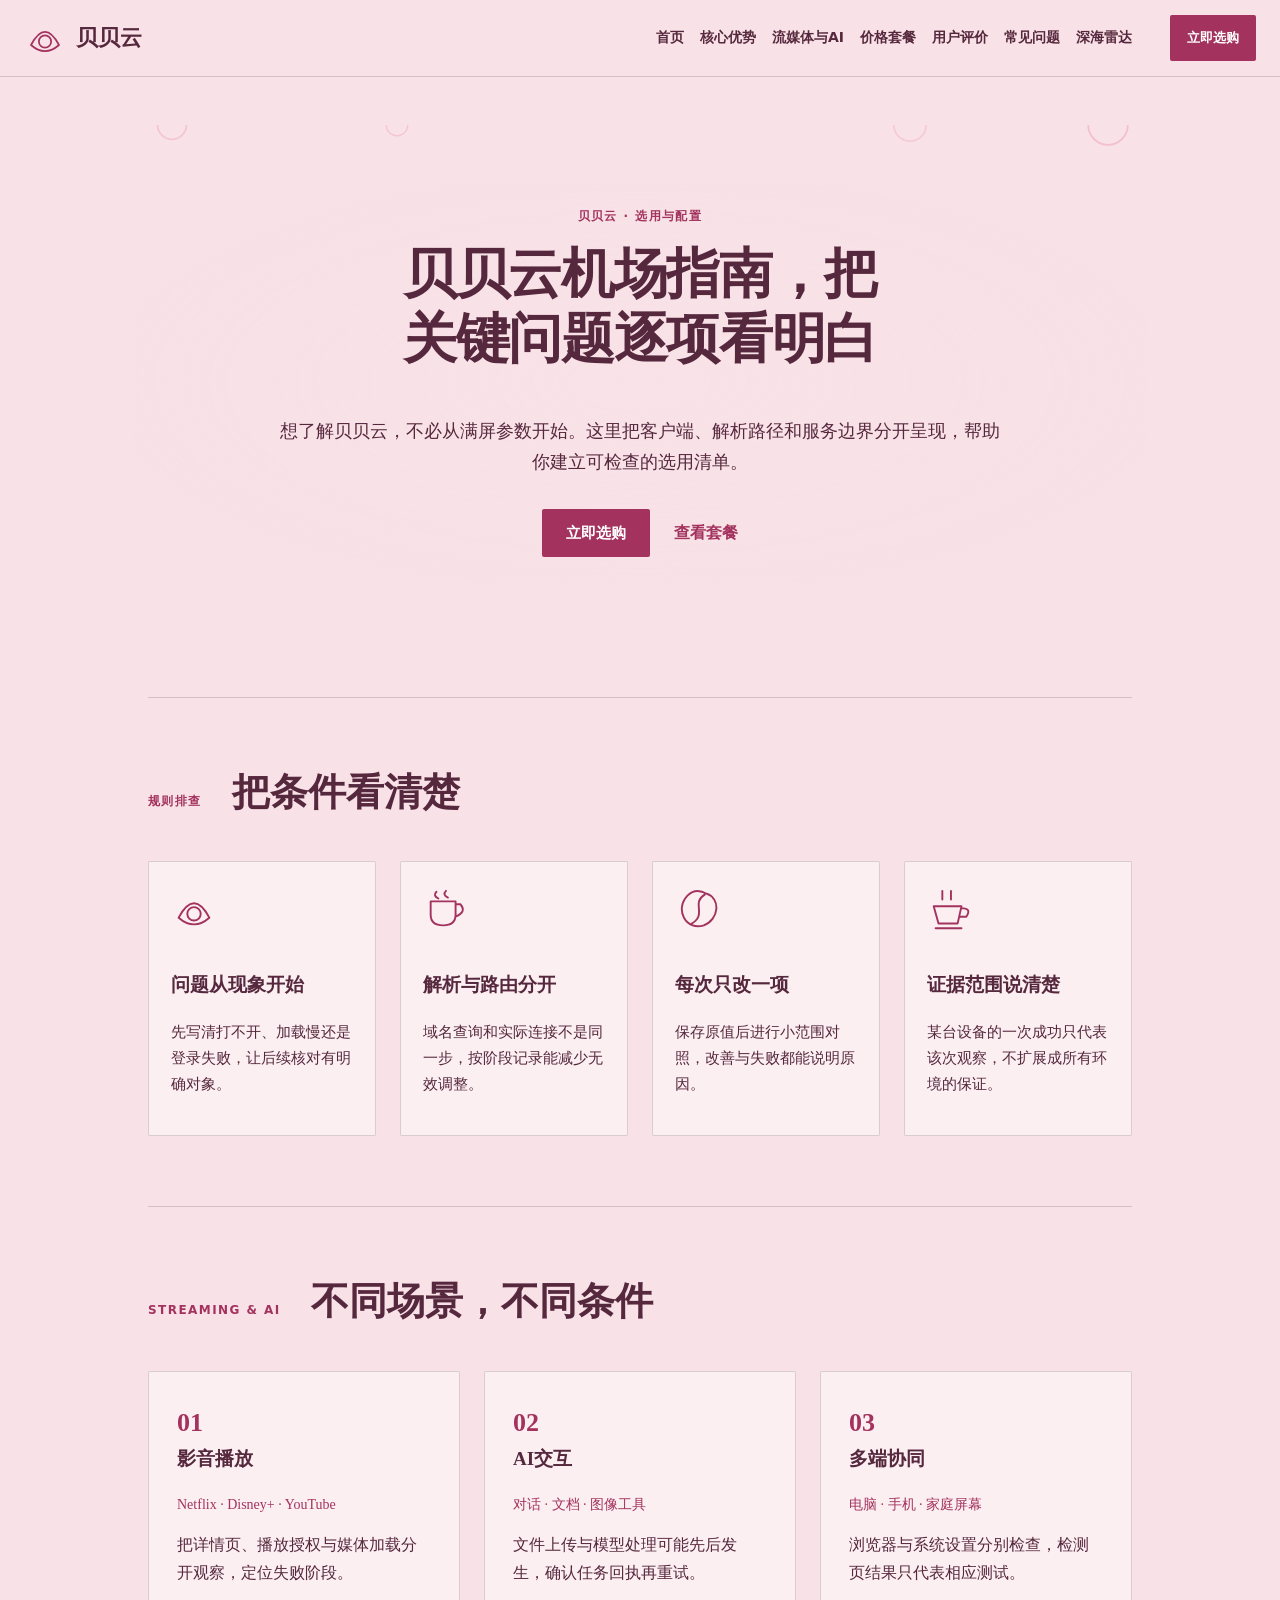
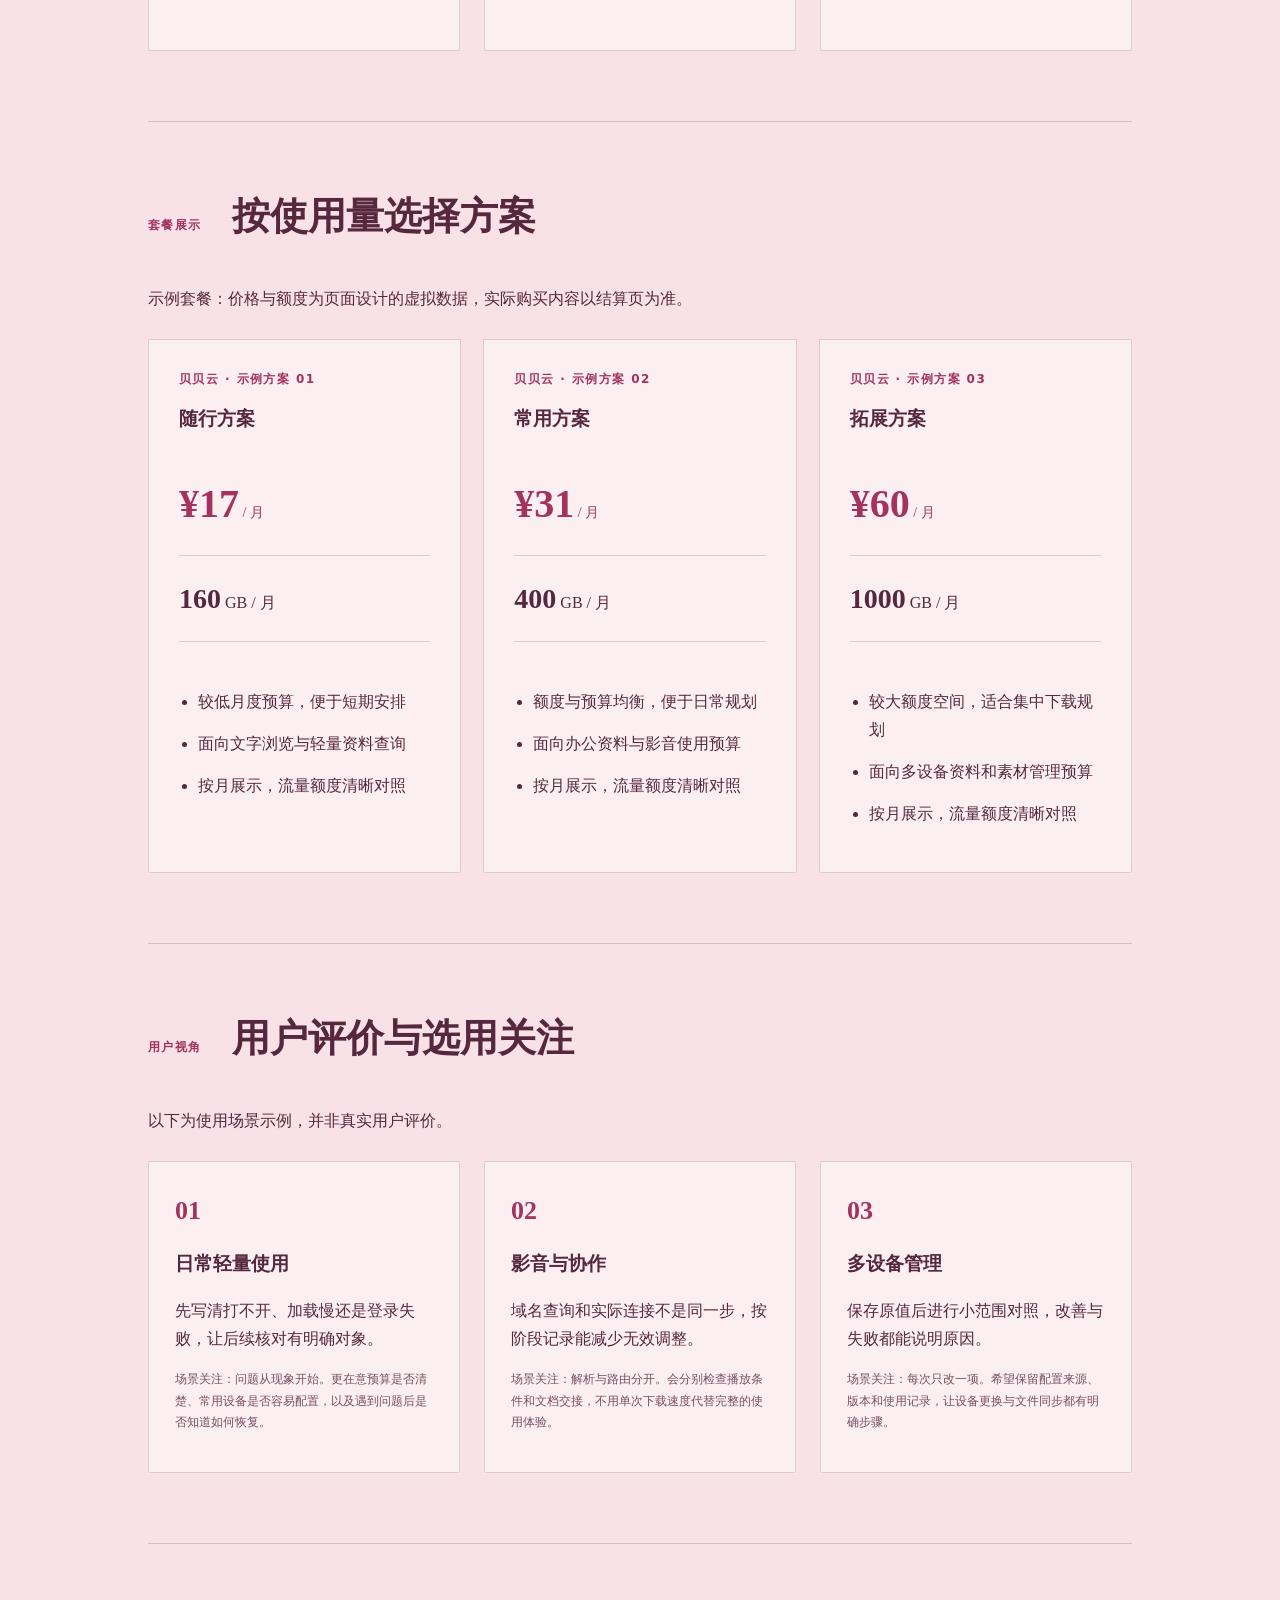
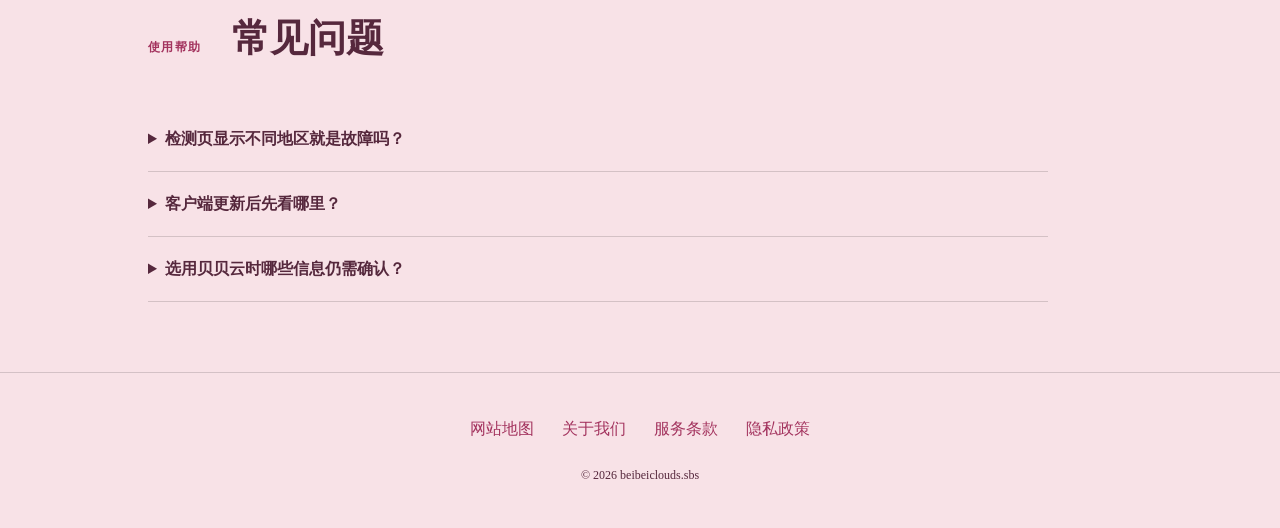
==== commit d2bac380: "Update layout: single-row nav, prominent hyperlinks, clickable cards, remove menu suffix" ====
--- a/index.html
+++ b/index.html
@@ -1,46 +1,5 @@
 <!DOCTYPE html>
-<html lang="zh-CN">
-<head>
-  <meta charset="UTF-8">
-  <meta name="viewport" content="width=device-width, initial-scale=1.0">
-  <title>贝贝云 极客评测_大吞吐专网通信技术解析_贝贝云 深度实测</title>
-  <meta name="description" content="贝贝云 极客技术空间。深度解析现代专网架构、加密算法安全边界与跨洋海缆物理时延极限，打造专业硬核的技术专栏。">
-  <meta name="keywords" content="贝贝云, 贝贝云评测, 科学上网梯子, 机场推荐, 翻墙梯子, 网络加速器, 专线机场">
-  <meta property="og:type" content="website">
-  <meta property="og:title" content="贝贝云 极客评测_大吞吐专网通信技术解析_贝贝云 深度实测">
-  <meta property="og:description" content="贝贝云 极客技术空间。深度解析现代专网架构、加密算法安全边界与跨洋海缆物理时延极限，打造专业硬核的技术专栏。">
-  <meta property="og:url" content="https://beibeiclouds.sbs/">
-  <meta property="og:site_name" content="贝贝云">
-  <link rel="canonical" href="https://beibeiclouds.sbs/">
-  <link rel="stylesheet" href="style.css">
-</head>
-<body>
-  
-  <header class="navbar">
-    <div class="container nav-inner">
-      <a href="index.html" class="brand-logo">
-        <span>贝贝云</span>
-        <span class="brand-badge">专网加速</span>
-      </a>
-      <nav style="display:flex; align-items:center; gap:20px;">
-        <ul class="nav-links">
-          <li><a href="index.html">首页门户</a></li>
-          <li><a href="index.html#features">核心优势</a></li>
-          <li><a href="index.html#pricing">方案详情</a></li>
-          <li><a href="index.html#faq">常见问题</a></li>
-          <li><a href="abyss-radar.html">深海雷达</a></li>
-        </ul>
-        <a href="https://ww012.twilightaff.com/#/?code=A56DH1Af" class="btn-aff-cta" target="_blank" rel="nofollow" style="padding: 7px 18px; font-size: 13px;">即刻连接</a>
-      </nav>
-    </div>
-  </header>
-
-
-  <!-- Hero Section -->
-  <header class="hero-section">
-    
-<div class="ambient-bg-wrapper" style="position: absolute; top: 0; left: 0; width: 100%; height: 100%; overflow: hidden; pointer-events: none; z-index: 1;">
-  <svg width="100%" height="100%" viewBox="0 0 1440 800" preserveAspectRatio="xMidYMid slice" xmlns="http://www.w3.org/2000/svg">
+<html lang="zh-CN"><head><meta charset="UTF-8"><meta name="viewport" content="width=device-width,initial-scale=1"><title>贝贝云机场指南，把关键问题逐项看明白｜选用指南</title><meta name="description" content="想了解贝贝云，不必从满屏参数开始。这里把客户端、解析路径和服务边界分开呈现，帮助你建立可检查的选用清单。"><meta name="keywords" content="贝贝云,贝贝云机场指南，把关键问题逐项看明白,深海雷达,网络使用指南"><link rel="canonical" href="https://beibeiclouds.sbs/"><meta property="og:type" content="website"><meta property="og:title" content="贝贝云机场指南，把关键问题逐项看明白｜选用指南"><meta property="og:description" content="想了解贝贝云，不必从满屏参数开始。这里把客户端、解析路径和服务边界分开呈现，帮助你建立可检查的选用清单。"><meta property="og:url" content="https://beibeiclouds.sbs/"><meta property="og:image" content="https://beibeiclouds.sbs/share.png"><meta property="og:locale" content="zh_CN"><link rel="icon" href="favicon.svg" type="image/svg+xml"><link rel="stylesheet" href="style.css"><script defer src="menu.js"></script><script type="application/ld+json">{"@context": "https://schema.org", "@type": "WebPage", "name": "贝贝云机场指南，把关键问题逐项看明白｜选用指南", "url": "https://beibeiclouds.sbs/", "description": "想了解贝贝云，不必从满屏参数开始。这里把客户端、解析路径和服务边界分开呈现，帮助你建立可检查的选用清单。", "inLanguage": "zh-CN"}</script></head><body class="site-2 hero-D review-2 faq-0 nav-0"><div class="site-art" aria-hidden="true"><svg width="100%" height="100%" viewBox="0 0 1440 800" preserveAspectRatio="xMidYMid slice" xmlns="http://www.w3.org/2000/svg">
     <style>
       @keyframes bubbleRise {
         0% { transform: translateY(800px) scale(0.7); opacity: 0; }
@@ -54,377 +13,12 @@
       .bubble-4 { animation: bubbleRise 17s ease-in infinite 8s; }
     </style>
     <!-- Deep Sea Glowing Pearl Bubbles -->
-    <circle cx="200" cy="0" r="16" fill="none" stroke="#818cf8" stroke-width="2" class="bubble-1" opacity="0.4" />
+    <circle cx="200" cy="0" r="16" fill="none" stroke="#ee8bb1" stroke-width="2" class="bubble-1" opacity="0.4" />
     <circle cx="204" cy="-4" r="4" fill="#fff" class="bubble-1" opacity="0.6" />
 
-    <circle cx="1240" cy="0" r="22" fill="none" stroke="#6366f1" stroke-width="2" class="bubble-2" opacity="0.35" />
-    <circle cx="1245" cy="-6" r="6" fill="#a855f7" class="bubble-2" opacity="0.5" />
+    <circle cx="1240" cy="0" r="22" fill="none" stroke="#e56f9c" stroke-width="2" class="bubble-2" opacity="0.35" />
+    <circle cx="1245" cy="-6" r="6" fill="#e9636a" class="bubble-2" opacity="0.5" />
 
-    <circle cx="450" cy="0" r="12" fill="none" stroke="#818cf8" stroke-width="1.5" class="bubble-3" opacity="0.4" />
-    <circle cx="1020" cy="0" r="18" fill="none" stroke="#818cf8" stroke-width="2" class="bubble-4" opacity="0.3" />
-  </svg>
-</div>
-
-    <div class="container">
-      
-      <div class="hero-grid">
-        
-        <div class="hero-content">
-          <span class="hero-tag">深邃海渊 · 极客高吞吐量子隧道</span>
-          <h1 class="hero-title">
-            贝贝云 极客海渊<br>
-            <span class="hero-title-highlight">专网穿透与海量资产远端极速同步</span>
-          </h1>
-          <p class="hero-desc">为跨国代码部署、微服务容器集群同步及高性能分布式训练定制，大带宽吞吐冗余保障，让远端数据如探囊取物。</p>
-          <div class="hero-actions">
-            <a href="https://ww012.twilightaff.com/#/?code=A56DH1Af" class="btn-aff-cta" target="_blank" rel="nofollow">潜入 贝贝云 极客海渊</a>
-            <a href="#pricing" class="btn-tizi-dofollow">查看深海矩阵</a>
-          </div>
-          <div style="font-size:13px; color:#9ca3af; display:flex; gap:16px; flex-wrap:wrap;">
-            <span>⚡ IEPL 独享专线</span>
-            <span>🔒 原生合规隧道</span>
-            <span>🎬 4K/8K 丝滑秒开</span>
-            <span>🤖 全域 AI 生产力</span>
-          </div>
-        </div>
-    
-        
-        <div class="hero-motion-wrapper">
-          
-<svg viewBox="0 0 520 440" width="100%" height="100%" xmlns="http://www.w3.org/2000/svg" style="max-height: 400px;">
-  <defs>
-    <radialGradient id="cyberOrbitAura" cx="50%" cy="50%" r="50%">
-      <stop offset="0%" stop-color="#6366f1" stop-opacity="0.35"/>
-      <stop offset="100%" stop-color="#6366f1" stop-opacity="0"/>
-    </radialGradient>
-    <linearGradient id="quantumPearl" x1="0" y1="0" x2="1" y2="1">
-      <stop offset="0%" stop-color="#fff"/>
-      <stop offset="50%" stop-color="#818cf8"/>
-      <stop offset="100%" stop-color="#a855f7"/>
-    </linearGradient>
-    <filter id="quantumGlow" x="-20%" y="-20%" width="140%" height="140%">
-      <feGaussianBlur stdDeviation="8" result="blur"/>
-      <feComposite in="SourceGraphic" in2="blur" operator="over"/>
-    </filter>
-  </defs>
-  <style>
-    @keyframes orbitRotate1 {
-      from { transform: rotate(0deg); }
-      to { transform: rotate(360deg); }
-    }
-    @keyframes orbitRotate2 {
-      from { transform: rotate(360deg); }
-      to { transform: rotate(0deg); }
-    }
-    @keyframes pearlQuantumPulse {
-      0%, 100% { transform: scale(1); }
-      50% { transform: scale(1.08); }
-    }
-    .orbit-ring-1 { animation: orbitRotate1 15s linear infinite; transform-origin: 260px 220px; }
-    .orbit-ring-2 { animation: orbitRotate2 20s linear infinite; transform-origin: 260px 220px; }
-    .quantum-pearl-core { animation: pearlQuantumPulse 3.5s ease-in-out infinite; transform-origin: 260px 220px; }
-  </style>
-
-  <!-- Deep Cosmic Aura -->
-  <circle cx="260" cy="220" r="160" fill="url(#cyberOrbitAura)"/>
-
-  <!-- Rotating Quantum Orbital Rings -->
-  <g class="orbit-ring-1" opacity="0.6">
-    <ellipse cx="260" cy="220" rx="170" ry="75" fill="none" stroke="#818cf8" stroke-width="2" stroke-dasharray="8,8"/>
-    <circle cx="430" cy="220" r="6" fill="#a855f7" filter="url(#quantumGlow)"/>
-  </g>
-  <g class="orbit-ring-2" opacity="0.5">
-    <ellipse cx="260" cy="220" rx="150" ry="95" fill="none" stroke="#6366f1" stroke-width="1.5" stroke-dasharray="12,6"/>
-    <circle cx="110" cy="220" r="5" fill="#818cf8"/>
-  </g>
-
-  <!-- Quantum Core Glowing Pearl -->
-  <g class="quantum-pearl-core">
-    <circle cx="260" cy="220" r="42" fill="url(#quantumPearl)" filter="url(#quantumGlow)"/>
-    <circle cx="248" cy="208" r="8" fill="#fff" opacity="0.8"/>
-  </g>
-</svg>
-
-        </div>
-    
-      </div>
-        
-    </div>
-  </header>
-
-  <!-- Features Section -->
-  <section id="features" style="padding: 70px 0;">
-    <div class="container">
-      <div style="text-align:center; max-width:700px; margin:0 auto 40px;">
-        <h2 style="font-size:30px; font-weight:800; margin-bottom:12px; color:#fff;">企业级国际专网核心优势</h2>
-        <p style="color:#9ca3af; font-size:15px;">彻底告别公网封锁与高峰拥堵，以工程级标准重新定义跨境网络加速体验</p>
-      </div>
-      <div class="features-grid">
-        
-        <div class="feature-card">
-          <div class="feature-icon">🚀</div>
-          <h3 class="feature-title">纯物理 IEPL 专线直达</h3>
-          <p class="feature-desc">全链路绕过公网高峰国际出口瓶颈与审查拥塞，将晚高峰丢包率压低至 0.1% 以下，带来秒开超清的连通质感。</p>
-        </div>
-        
-        <div class="feature-card">
-          <div class="feature-icon">🎬</div>
-          <h3 class="feature-title">4K/8K 极清流媒体解锁</h3>
-          <p class="feature-desc">部署自研纯净住宅 IP 资源池，稳定解锁 Netflix、Disney+、YouTube HDR 及海外主流流媒体高码率画质。</p>
-        </div>
-        
-        <div class="feature-card">
-          <div class="feature-icon">🤖</div>
-          <h3 class="feature-title">AI 大模型流式低延迟响应</h3>
-          <p class="feature-desc">深度优化针对 ChatGPT-4o、Claude 3.5 Sonnet 与 Midjourney 的 HTTP 长连接，彻底告别打字机生成超时中断。</p>
-        </div>
-        
-        <div class="feature-card">
-          <div class="feature-icon">⚡</div>
-          <h3 class="feature-title">自研多路径毫秒自愈切换</h3>
-          <p class="feature-desc">运维探测集群 7×24 小时全时段轮询，遭遇国际海缆异常自动毫秒级绕道亚太与欧美冗余通道，业务平稳无感。</p>
-        </div>
-        
-        <div class="feature-card">
-          <div class="feature-icon">📱</div>
-          <h3 class="feature-title">全平台客户端一键智能配置</h3>
-          <p class="feature-desc">无缝适配 Windows、macOS、iOS、Android 及软路由全系客户端，多端设备并发在线互不干扰。</p>
-        </div>
-        
-        <div class="feature-card">
-          <div class="feature-icon">🔒</div>
-          <h3 class="feature-title">端到端高强度传输加密</h3>
-          <p class="feature-desc">现代工业级加密隧道封装，实施零活动日志策略，有效阻断公共 WiFi 嗅探与 DNS 污染。</p>
-        </div>
-        
-      </div>
-    </div>
-  </section>
-
-  <!-- Pricing Section (Targeted by Hero CTA) -->
-  <section id="pricing" class="pricing-section">
-    <div class="container">
-      <div style="text-align:center; max-width:700px; margin:0 auto 20px;">
-        <h2 style="font-size:30px; font-weight:800; margin-bottom:12px; color:#fff;">查看深海矩阵</h2>
-        <p style="color:#9ca3af; font-size:15px;">灵活弹性的专网方案，满足个人探索、影音娱乐与商业出海全场景需求</p>
-      </div>
-      <div class="pricing-grid">
-        
-        <div class="price-card">
-          
-          <h3 style="font-size:20px; color:#fff; font-weight:700;">入门尝鲜版</h3>
-          <div class="price-tag">¥18.8 <span>/ 月付</span></div>
-          <ul class="price-features">
-            <li>每月 120GB 独享高速专线流量</li><li>支持 2 台设备同时并发在线</li><li>千兆骨干节点与全流媒体解锁</li><li>基础智能规则分流支持</li>
-          </ul>
-          <a href="https://ww012.twilightaff.com/#/?code=A56DH1Af" class="btn-aff-cta" target="_blank" rel="nofollow" style="width:100%; margin-top:auto;">即刻选购开通</a>
-        </div>
-        
-        <div class="price-card featured">
-          <div style="position:absolute; top:-12px; right:20px; background:#6366f1; color:#000; font-size:11px; font-weight:800; padding:2px 10px; border-radius:12px;">强烈推荐</div>
-          <h3 style="font-size:20px; color:#fff; font-weight:700;">进阶旗舰版</h3>
-          <div class="price-tag">¥38.8 <span>/ 月付</span></div>
-          <ul class="price-features">
-            <li>每月 350GB 充沛极速专线流量</li><li>支持 5 台设备无限制并发在线</li><li>晚高峰千兆满血极速带宽优先调度</li><li>原生住宅 IP 与 AI 流式生成专项优化</li><li>全时段工单与一对一排障支持</li>
-          </ul>
-          <a href="https://ww012.twilightaff.com/#/?code=A56DH1Af" class="btn-aff-cta" target="_blank" rel="nofollow" style="width:100%; margin-top:auto;">即刻选购开通</a>
-        </div>
-        
-        <div class="price-card">
-          
-          <h3 style="font-size:20px; color:#fff; font-weight:700;">尊享年度版</h3>
-          <div class="price-tag">¥328 <span>/ 年付 · 立省30%</span></div>
-          <ul class="price-features">
-            <li>每月 600GB 顶级 IEPL 专网流量</li><li>不限设备并发连接数量</li><li>尊享超低时延专属电竞游戏节点</li><li>全天候高优先级多路径智能容灾自愈</li><li>赠送全平台客户端定制配置指导</li>
-          </ul>
-          <a href="https://ww012.twilightaff.com/#/?code=A56DH1Af" class="btn-aff-cta" target="_blank" rel="nofollow" style="width:100%; margin-top:auto;">即刻选购开通</a>
-        </div>
-        
-      </div>
-    </div>
-  </section>
-
-  <!-- Articles Preview Section (Responsive Card Grid) -->
-  <section style="padding: 65px 0;">
-    <div class="container">
-      <div style="display:flex; justify-content:space-between; align-items:center; margin-bottom:30px; flex-wrap:wrap; gap:12px;">
-        <div>
-          <h2 style="font-size:26px; font-weight:800; color:#fff;">深海雷达 · 深度技术专栏</h2>
-          <p style="color:#9ca3af; font-size:14px;">探索国际专网架构、协议低时延调优与出海实用技术报告</p>
-        </div>
-        <a href="abyss-radar.html" style="color:#818cf8; font-weight:600; font-size:14px;">查看全部专栏文章 →</a>
-      </div>
-      <div style="display:grid; grid-template-columns:repeat(auto-fit, minmax(280px, 1fr)); gap:20px;">
-        
-        <div class="article-card" style="background:#121024; border:1px solid #262244; border-radius:14px; padding:24px; display:flex; flex-direction:column; justify-content:space-between; transition:transform 0.25s ease, box-shadow 0.25s ease, border-color 0.25s ease; box-shadow: 0 4px 16px rgba(0,0,0,0.12);">
-          <div>
-            <div style="display:flex; justify-content:space-between; align-items:center; margin-bottom:12px;">
-              <span style="font-size:11px; color:#818cf8; background:#6366f122; border:1px solid #6366f144; padding:3px 10px; border-radius:12px; font-weight:600;">硬核实测</span>
-              <span style="font-size:12px; color:#6b7280;">2026 技术专栏</span>
-            </div>
-            <h4 style="margin:10px 0 10px; font-size:17px; font-weight:700; line-height:1.45;"><a href="beibei-cryptographic-handshake-overhead.html" style="color:#fff;">贝贝云 量子电贝专线性能实测与全天候高可用评测</a></h4>
-            <p style="font-size:13px; color:#9ca3af; line-height:1.65; margin-bottom:16px;">探讨企业级跨境专网互联、低延迟传输协议与高可靠出海网络的工程调优指南...</p>
-          </div>
-          <div style="border-top:1px solid #262244; padding-top:12px; margin-top:auto; display:flex; justify-content:space-between; align-items:center;">
-            <span style="font-size:12px; color:#6b7280;">贝贝云 实验室</span>
-            <a href="beibei-cryptographic-handshake-overhead.html" style="color:#818cf8; font-size:13px; font-weight:600; display:inline-flex; align-items:center; gap:4px;">阅读深度报告 →</a>
-          </div>
-        </div>
-        
-        <div class="article-card" style="background:#121024; border:1px solid #262244; border-radius:14px; padding:24px; display:flex; flex-direction:column; justify-content:space-between; transition:transform 0.25s ease, box-shadow 0.25s ease, border-color 0.25s ease; box-shadow: 0 4px 16px rgba(0,0,0,0.12);">
-          <div>
-            <div style="display:flex; justify-content:space-between; align-items:center; margin-bottom:12px;">
-              <span style="font-size:11px; color:#818cf8; background:#6366f122; border:1px solid #6366f144; padding:3px 10px; border-radius:12px; font-weight:600;">自愈算法</span>
-              <span style="font-size:12px; color:#6b7280;">2026 技术专栏</span>
-            </div>
-            <h4 style="margin:10px 0 10px; font-size:17px; font-weight:700; line-height:1.45;"><a href="beibei-distributed-gateway-healthcheck.html" style="color:#fff;">分布式边缘接入网关高频健康度探测与毫秒级权重路由自愈</a></h4>
-            <p style="font-size:13px; color:#9ca3af; line-height:1.65; margin-bottom:16px;">探讨企业级跨境专网互联、低延迟传输协议与高可靠出海网络的工程调优指南...</p>
-          </div>
-          <div style="border-top:1px solid #262244; padding-top:12px; margin-top:auto; display:flex; justify-content:space-between; align-items:center;">
-            <span style="font-size:12px; color:#6b7280;">贝贝云 实验室</span>
-            <a href="beibei-distributed-gateway-healthcheck.html" style="color:#818cf8; font-size:13px; font-weight:600; display:inline-flex; align-items:center; gap:4px;">阅读深度报告 →</a>
-          </div>
-        </div>
-        
-        <div class="article-card" style="background:#121024; border:1px solid #262244; border-radius:14px; padding:24px; display:flex; flex-direction:column; justify-content:space-between; transition:transform 0.25s ease, box-shadow 0.25s ease, border-color 0.25s ease; box-shadow: 0 4px 16px rgba(0,0,0,0.12);">
-          <div>
-            <div style="display:flex; justify-content:space-between; align-items:center; margin-bottom:12px;">
-              <span style="font-size:11px; color:#818cf8; background:#6366f122; border:1px solid #6366f144; padding:3px 10px; border-radius:12px; font-weight:600;">网络协议</span>
-              <span style="font-size:12px; color:#6b7280;">2026 技术专栏</span>
-            </div>
-            <h4 style="margin:10px 0 10px; font-size:17px; font-weight:700; line-height:1.45;"><a href="beibei-tcp-window-scale-bufferbloat.html" style="color:#fff;">跨境长肥管道 TCP Window Scaling 与 Bufferbloat 缓冲区膨胀消解</a></h4>
-            <p style="font-size:13px; color:#9ca3af; line-height:1.65; margin-bottom:16px;">探讨企业级跨境专网互联、低延迟传输协议与高可靠出海网络的工程调优指南...</p>
-          </div>
-          <div style="border-top:1px solid #262244; padding-top:12px; margin-top:auto; display:flex; justify-content:space-between; align-items:center;">
-            <span style="font-size:12px; color:#6b7280;">贝贝云 实验室</span>
-            <a href="beibei-tcp-window-scale-bufferbloat.html" style="color:#818cf8; font-size:13px; font-weight:600; display:inline-flex; align-items:center; gap:4px;">阅读深度报告 →</a>
-          </div>
-        </div>
-        
-        <div class="article-card" style="background:#121024; border:1px solid #262244; border-radius:14px; padding:24px; display:flex; flex-direction:column; justify-content:space-between; transition:transform 0.25s ease, box-shadow 0.25s ease, border-color 0.25s ease; box-shadow: 0 4px 16px rgba(0,0,0,0.12);">
-          <div>
-            <div style="display:flex; justify-content:space-between; align-items:center; margin-bottom:12px;">
-              <span style="font-size:11px; color:#818cf8; background:#6366f122; border:1px solid #6366f144; padding:3px 10px; border-radius:12px; font-weight:600;">穿透实务</span>
-              <span style="font-size:12px; color:#6b7280;">2026 技术专栏</span>
-            </div>
-            <h4 style="margin:10px 0 10px; font-size:17px; font-weight:700; line-height:1.45;"><a href="beibei-nat-traversal-p2p-webrtc.html" style="color:#fff;">NAT 穿透分类与 STUN/TURN 在企业级专网中的打洞效率实录</a></h4>
-            <p style="font-size:13px; color:#9ca3af; line-height:1.65; margin-bottom:16px;">探讨企业级跨境专网互联、低延迟传输协议与高可靠出海网络的工程调优指南...</p>
-          </div>
-          <div style="border-top:1px solid #262244; padding-top:12px; margin-top:auto; display:flex; justify-content:space-between; align-items:center;">
-            <span style="font-size:12px; color:#6b7280;">贝贝云 实验室</span>
-            <a href="beibei-nat-traversal-p2p-webrtc.html" style="color:#818cf8; font-size:13px; font-weight:600; display:inline-flex; align-items:center; gap:4px;">阅读深度报告 →</a>
-          </div>
-        </div>
-        
-        <div class="article-card" style="background:#121024; border:1px solid #262244; border-radius:14px; padding:24px; display:flex; flex-direction:column; justify-content:space-between; transition:transform 0.25s ease, box-shadow 0.25s ease, border-color 0.25s ease; box-shadow: 0 4px 16px rgba(0,0,0,0.12);">
-          <div>
-            <div style="display:flex; justify-content:space-between; align-items:center; margin-bottom:12px;">
-              <span style="font-size:11px; color:#818cf8; background:#6366f122; border:1px solid #6366f144; padding:3px 10px; border-radius:12px; font-weight:600;">DNS防御</span>
-              <span style="font-size:12px; color:#6b7280;">2026 技术专栏</span>
-            </div>
-            <h4 style="margin:10px 0 10px; font-size:17px; font-weight:700; line-height:1.45;"><a href="beibei-dns-hijacking-doh-dot-defense.html" style="color:#fff;">跨境 DNS 投毒污染深度剖析与 DoH/DoT 权威验证全景落地</a></h4>
-            <p style="font-size:13px; color:#9ca3af; line-height:1.65; margin-bottom:16px;">探讨企业级跨境专网互联、低延迟传输协议与高可靠出海网络的工程调优指南...</p>
-          </div>
-          <div style="border-top:1px solid #262244; padding-top:12px; margin-top:auto; display:flex; justify-content:space-between; align-items:center;">
-            <span style="font-size:12px; color:#6b7280;">贝贝云 实验室</span>
-            <a href="beibei-dns-hijacking-doh-dot-defense.html" style="color:#818cf8; font-size:13px; font-weight:600; display:inline-flex; align-items:center; gap:4px;">阅读深度报告 →</a>
-          </div>
-        </div>
-        
-        <div class="article-card" style="background:#121024; border:1px solid #262244; border-radius:14px; padding:24px; display:flex; flex-direction:column; justify-content:space-between; transition:transform 0.25s ease, box-shadow 0.25s ease, border-color 0.25s ease; box-shadow: 0 4px 16px rgba(0,0,0,0.12);">
-          <div>
-            <div style="display:flex; justify-content:space-between; align-items:center; margin-bottom:12px;">
-              <span style="font-size:11px; color:#818cf8; background:#6366f122; border:1px solid #6366f144; padding:3px 10px; border-radius:12px; font-weight:600;">AI工作流</span>
-              <span style="font-size:12px; color:#6b7280;">2026 技术专栏</span>
-            </div>
-            <h4 style="margin:10px 0 10px; font-size:17px; font-weight:700; line-height:1.45;"><a href="beibei-midjourney-sd-asset-cloud-sync.html" style="color:#fff;">AI 图像生成 Midjourney 与 SD 巨型资产远端实时同步策略</a></h4>
-            <p style="font-size:13px; color:#9ca3af; line-height:1.65; margin-bottom:16px;">探讨企业级跨境专网互联、低延迟传输协议与高可靠出海网络的工程调优指南...</p>
-          </div>
-          <div style="border-top:1px solid #262244; padding-top:12px; margin-top:auto; display:flex; justify-content:space-between; align-items:center;">
-            <span style="font-size:12px; color:#6b7280;">贝贝云 实验室</span>
-            <a href="beibei-midjourney-sd-asset-cloud-sync.html" style="color:#818cf8; font-size:13px; font-weight:600; display:inline-flex; align-items:center; gap:4px;">阅读深度报告 →</a>
-          </div>
-        </div>
-        
-      </div>
-    </div>
-  </section>
-
-  <!-- FAQ Section -->
-  <section id="faq" style="padding: 60px 0; background:#080714;">
-    <div class="container" style="max-width:800px;">
-      <div style="text-align:center; margin-bottom:36px;">
-        <h2 style="font-size:28px; font-weight:800; color:#fff; margin-bottom:10px;">常见问题解答</h2>
-        <p style="color:#9ca3af; font-size:14px;">了解 贝贝云 的专线机制、使用技巧与常见疑难解答</p>
-      </div>
-      
-        <div style="background:#121024; border:1px solid #262244; border-radius:12px; padding:22px; margin-bottom:16px;">
-          <h3 style="font-size:16px; color:#818cf8; margin-bottom:8px;">Q: 如何配置 贝贝云 的网络加速服务？</h3>
-          <p style="font-size:14px; color:#9ca3af; line-height:1.7;">A: 注册账号后，在用户管理后台根据您的操作系统（Windows、Mac、iPhone、Android）一键同步节点配置至 Clash、Shadowrocket、Sing-Box 等常见客户端，无需复杂繁琐的手动配置。</p>
-        </div>
-        
-        <div style="background:#121024; border:1px solid #262244; border-radius:12px; padding:22px; margin-bottom:16px;">
-          <h3 style="font-size:16px; color:#818cf8; margin-bottom:8px;">Q: 贝贝云 在晚高峰用网时段的表现如何？</h3>
-          <p style="font-size:14px; color:#9ca3af; line-height:1.7;">A: 贝贝云 全线采用合规商业 IEPL 内网专线，国内入口直连国际物理海底光缆，彻底绕过公网高峰拥堵与国际出口限制，晚高峰依然保持千兆满血与极低丢包。</p>
-        </div>
-        
-        <div style="background:#121024; border:1px solid #262244; border-radius:12px; padding:22px; margin-bottom:16px;">
-          <h3 style="font-size:16px; color:#818cf8; margin-bottom:8px;">Q: 支持海外主流流媒体与 AI 大语言模型吗？</h3>
-          <p style="font-size:14px; color:#9ca3af; line-height:1.7;">A: 完全支持。我们部署了充足的原生住宅 IP 资源池，稳定解锁 Netflix、Disney+、ChatGPT-4o、Claude 3.5、Midjourney 等前沿数字工具。</p>
-        </div>
-        
-        <div style="background:#121024; border:1px solid #262244; border-radius:12px; padding:22px; margin-bottom:16px;">
-          <h3 style="font-size:16px; color:#818cf8; margin-bottom:8px;">Q: 多设备同时连接有数量限制吗？</h3>
-          <p style="font-size:14px; color:#9ca3af; line-height:1.7;">A: 根据您选购的套餐规格，支持 2 台至不限设备同时并发连接，满足手机、平板、电脑及家庭智能电视的同步出海需求。</p>
-        </div>
-        
-    </div>
-  </section>
-
-  
-  <footer>
-    <div class="container">
-      <div class="footer-grid">
-        <div>
-          <div style="font-weight: 800; font-size: 18px; color: #fff; margin-bottom: 12px;">贝贝云</div>
-          <p style="line-height: 1.7; font-size: 13px; color: #9ca3af; margin-bottom: 16px;">
-            专注高可用跨境专网通信、流媒体无缝直连与大模型协同加速。端到端数据传输高强度封装，全节点高冗余备援，护航极速出海体验。
-          </p>
-          <div style="font-size: 12px; color: #6b7280;">© 2026 beibeiclouds.sbs · 保留所有权利</div>
-        </div>
-        <div>
-          <h4 style="color: #fff; font-size: 15px; margin-bottom: 14px;">技术专栏与资讯</h4>
-          <ul class="footer-links">
-            <li><a href="index.html#features">网络技术架构</a></li>
-            <li><a href="index.html#pricing">套餐方案明细</a></li>
-            <li><a href="index.html#faq">常见答疑指引</a></li>
-            <li><a href="abyss-radar.html">深海雷达</a></li>
-          </ul>
-        </div>
-        <div>
-          <h4 style="color: #fff; font-size: 15px; margin-bottom: 14px;">合规服务与隐私</h4>
-          <ul class="footer-links">
-            <li><a href="about.html">关于我们</a></li>
-            <li><a href="terms.html">服务协议准则</a></li>
-            <li><a href="privacy.html">隐私与零日志承诺</a></li>
-            <li><a href="sitemap.html">网站地图导览</a></li>
-          </ul>
-        </div>
-        <div>
-          <h4 style="color: #fff; font-size: 15px; margin-bottom: 14px;">推荐探索</h4>
-          <ul class="footer-links">
-
-            <li><a href="https://dajichang.mom/" target="_blank" style="color: #818cf8; font-weight: 600;">2026 最新梯子推荐</a></li>
-            <li><a href="https://ww012.twilightaff.com/#/?code=A56DH1Af" target="_blank" rel="nofollow" style="color: #818cf8;">开启极速专网服务</a></li>
-    
-          </ul>
-        </div>
-      </div>
-      <div style="border-top: 1px solid #262244; padding-top: 20px; text-align: center; font-size: 12px; color: #6b7280;">
-        免责声明：本站提供之网络评测与技术资料仅供跨境学术探索、合法国际贸易与多媒体开发协作使用。请严格遵守所在地区网络法规。
-      </div>
-    </div>
-  </footer>
-
-</body>
-</html>
+    <circle cx="450" cy="0" r="12" fill="none" stroke="#ee8bb1" stroke-width="1.5" class="bubble-3" opacity="0.4" />
+    <circle cx="1020" cy="0" r="18" fill="none" stroke="#ee8bb1" stroke-width="2" class="bubble-4" opacity="0.3" />
+  </svg></div><header class="site-header"><div class="nav-wrap"><a class="brand" href="index.html"><svg class="brand-mark" viewBox="0 0 48 48" aria-hidden="true"><path d="M8 32Q24 2 40 32Q24 46 8 32Z M17 28a7 7 0 1 0 14 0a7 7 0 1 0-14 0" fill="none" stroke="currentColor" stroke-width="2" stroke-linecap="round" stroke-linejoin="round"/></svg><span>贝贝云</span></a><nav id="site-menu" aria-label="主导航"><a href="index.html">首页</a><a href="index.html#features">核心优势</a><a href="index.html#streaming">流媒体与AI</a><a href="index.html#pricing">价格套餐</a><a href="index.html#testimonials">用户评价</a><a href="index.html#faq">常见问题</a><a href="abyss-radar.html">深海雷达</a></nav><div class="nav-actions"><a class="button compact" href="https://ww012.twilightaff.com/#/?code=A56DH1Af" target="_blank" rel="sponsored nofollow noopener">立即选购</a><button type="button" class="menu-toggle" aria-label="切换主导航菜单" aria-controls="site-menu" aria-expanded="false"><span></span><span></span></button></div></div></header><main class="site-main"><section class="hero-section"><div class="hero-copy"><span class="eyebrow">贝贝云 · 选用与配置</span><h1>贝贝云机场指南，把关键问题逐项看明白</h1><p class="hero-intro">想了解贝贝云，不必从满屏参数开始。这里把客户端、解析路径和服务边界分开呈现，帮助你建立可检查的选用清单。</p><div class="hero-actions"><a class="button" href="https://ww012.twilightaff.com/#/?code=A56DH1Af" target="_blank" rel="sponsored nofollow noopener">立即选购</a><a class="text-button" href="#pricing">查看套餐</a></div></div></section><section id="features" class="section "><div class="section-heading"><span class="eyebrow">规则排查</span><h2>把条件看清楚</h2></div><div class="features list"><div class="feature"><svg class="" viewBox="0 0 48 48" aria-hidden="true"><path d="M8 32Q24 2 40 32Q24 46 8 32Z M17 28a7 7 0 1 0 14 0a7 7 0 1 0-14 0" fill="none" stroke="currentColor" stroke-width="2" stroke-linecap="round" stroke-linejoin="round"/></svg><div><h3>问题从现象开始</h3><p>先写清打不开、加载慢还是登录失败，让后续核对有明确对象。</p></div></div><div class="feature"><svg class="" viewBox="0 0 48 48" aria-hidden="true"><path d="M8 15H34V29Q34 40 21 40Q8 40 8 29Z M34 18H39Q46 26 34 31 M14 5Q10 9 16 12 M24 4Q20 8 26 11" fill="none" stroke="currentColor" stroke-width="2" stroke-linecap="round" stroke-linejoin="round"/></svg><div><h3>解析与路由分开</h3><p>域名查询和实际连接不是同一步，按阶段记录能减少无效调整。</p></div></div><div class="feature"><svg class="" viewBox="0 0 48 48" aria-hidden="true"><path d="M13 9C-1 24 12 46 30 40C46 34 48 12 33 7C26 3 19 3 13 9Z M31 8C16 17 35 29 16 39" fill="none" stroke="currentColor" stroke-width="2" stroke-linecap="round" stroke-linejoin="round"/></svg><div><h3>每次只改一项</h3><p>保存原值后进行小范围对照，改善与失败都能说明原因。</p></div></div><div class="feature"><svg class="" viewBox="0 0 48 48" aria-hidden="true"><path d="M7 20H36L32 38H12Z M36 22Q47 22 41 31H34 M9 43H36 M16 4V13 M25 4V13" fill="none" stroke="currentColor" stroke-width="2" stroke-linecap="round" stroke-linejoin="round"/></svg><div><h3>证据范围说清楚</h3><p>某台设备的一次成功只代表该次观察，不扩展成所有环境的保证。</p></div></div></div></section><section id="streaming" class="section "><div class="section-heading"><span class="eyebrow">STREAMING & AI</span><h2>不同场景，不同条件</h2></div><div class="use-cases columns"><div class="use-case"><span class="item-no">01</span><h3>影音播放</h3><p class="platforms">Netflix · Disney+ · YouTube</p><p>把详情页、播放授权与媒体加载分开观察，定位失败阶段。</p></div><div class="use-case"><span class="item-no">02</span><h3>AI交互</h3><p class="platforms">对话 · 文档 · 图像工具</p><p>文件上传与模型处理可能先后发生，确认任务回执再重试。</p></div><div class="use-case"><span class="item-no">03</span><h3>多端协同</h3><p class="platforms">电脑 · 手机 · 家庭屏幕</p><p>浏览器与系统设置分别检查，检测页结果只代表相应测试。</p></div></div></section><section id="pricing" class="section"><div class="section-heading"><span class="eyebrow">套餐展示</span><h2>按使用量选择方案</h2></div><p class="section-intro">示例套餐：价格与额度为页面设计的虚拟数据，实际购买内容以结算页为准。</p><div class="plans cards"><div class="plan"><span class="eyebrow">贝贝云 · 示例方案 01</span><h3>随行方案</h3><p class="price-value">¥17<small> / 月</small></p><p class="quota"><strong>160</strong> GB / 月</p><ul><li>较低月度预算，便于短期安排</li><li>面向文字浏览与轻量资料查询</li><li>按月展示，流量额度清晰对照</li></ul></div><div class="plan"><span class="eyebrow">贝贝云 · 示例方案 02</span><h3>常用方案</h3><p class="price-value">¥31<small> / 月</small></p><p class="quota"><strong>400</strong> GB / 月</p><ul><li>额度与预算均衡，便于日常规划</li><li>面向办公资料与影音使用预算</li><li>按月展示，流量额度清晰对照</li></ul></div><div class="plan"><span class="eyebrow">贝贝云 · 示例方案 03</span><h3>拓展方案</h3><p class="price-value">¥60<small> / 月</small></p><p class="quota"><strong>1000</strong> GB / 月</p><ul><li>较大额度空间，适合集中下载规划</li><li>面向多设备资料和素材管理预算</li><li>按月展示，流量额度清晰对照</li></ul></div></div></section><section id="testimonials" class="section"><div class="section-heading"><span class="eyebrow">用户视角</span><h2>用户评价与选用关注</h2></div><p class="section-intro">以下为使用场景示例，并非真实用户评价。</p><div class="reviews"><div class="review"><span class="review-mark">01</span><h3>日常轻量使用</h3><p>先写清打不开、加载慢还是登录失败，让后续核对有明确对象。</p><p class="small">场景关注：问题从现象开始。更在意预算是否清楚、常用设备是否容易配置，以及遇到问题后是否知道如何恢复。</p></div><div class="review"><span class="review-mark">02</span><h3>影音与协作</h3><p>域名查询和实际连接不是同一步，按阶段记录能减少无效调整。</p><p class="small">场景关注：解析与路由分开。会分别检查播放条件和文档交接，不用单次下载速度代替完整的使用体验。</p></div><div class="review"><span class="review-mark">03</span><h3>多设备管理</h3><p>保存原值后进行小范围对照，改善与失败都能说明原因。</p><p class="small">场景关注：每次只改一项。希望保留配置来源、版本和使用记录，让设备更换与文件同步都有明确步骤。</p></div></div></section><section id="faq" class="section "><div class="section-heading"><span class="eyebrow">使用帮助</span><h2>常见问题</h2></div><div class="faq-list"><details><summary>检测页显示不同地区就是故障吗？</summary><p>先看字段含义与数据库来源；地址分类和实际连接表现需要分别判断。</p></details><details><summary>客户端更新后先看哪里？</summary><p>记录应用与核心版本，再核对配置格式和规则来源是否发生变化。</p></details><details><summary>选用贝贝云时哪些信息仍需确认？</summary><p>实际套餐、设备限制和支持范围应向交易服务方核对，本站未取得的材料会明确标注。</p></details></div></section></main><footer class="site-footer"><nav aria-label="页脚导航"><a href="sitemap.html">网站地图</a><a href="about.html">关于我们</a><a href="terms.html">服务条款</a><a href="privacy.html">隐私政策</a></nav><p>© 2026 beibeiclouds.sbs</p></footer></body></html>
--- a/style.css
+++ b/style.css
@@ -1,64 +1,187 @@
-/* cyber_ocean_navy - beibeiclouds.sbs */
-* { margin: 0; padding: 0; box-sizing: border-box; }
-html { scroll-behavior: smooth; }
-body { background-color: #080714; color: #e0e7ff; font-family: -apple-system, BlinkMacSystemFont, "Segoe UI", Roboto, "PingFang SC", "Hiragino Sans GB", "Microsoft YaHei", sans-serif; line-height: 1.6; overflow-x: hidden; position: relative; }
-.container { max-width: 1140px; margin: 0 auto; padding: 0 20px; position: relative; z-index: 2; }
-a { text-decoration: none; color: inherit; transition: all 0.25s ease; }
+:root{--bg:#f8e2e7;--ink:#56283d;--accent:#a3335e;--panel:#ffffff70;--line:#00000025;--button-ink:#ffffff;--font:Georgia,"Noto Serif SC","Songti SC",SimSun,serif;--width:1040px;--radius:2px;}
+*{box-sizing:border-box}html{scroll-behavior:smooth}body{margin:0;background:var(--bg);color:var(--ink);font-family:var(--font);line-height:1.75}a{color:var(--accent);text-decoration-thickness:1px;text-underline-offset:4px}a:visited{color:var(--accent)}a:hover{text-decoration:underline}button,a{-webkit-tap-highlight-color:transparent}button{font:inherit}a:focus-visible,button:focus-visible,summary:focus-visible{outline:3px solid var(--accent);outline-offset:5px}svg{max-width:100%}h1,h2,h3,p{margin-top:0}h1{font-size:clamp(30px,4.2vw,58px);line-height:1.2;letter-spacing:-.025em;max-width:19ch}h2{font-size:clamp(25px,3vw,38px);line-height:1.3;margin-bottom:12px}h3{font-size:19px;line-height:1.5}p{overflow-wrap:anywhere}img{max-width:100%;height:auto}.site-header{position:sticky;top:0;z-index:20;background:var(--bg);border-bottom:1px solid var(--line)}.nav-wrap{max-width:1440px;padding:15px 24px;margin:auto;display:flex;align-items:center;gap:24px}.brand{color:var(--ink)!important;display:flex;align-items:center;gap:10px;font-weight:800;white-space:nowrap;text-decoration:none;font-size:22px}.brand-mark{width:42px;height:42px;color:var(--accent)}#site-menu{display:flex;gap:17px;margin-left:auto;align-items:center}#site-menu a{font:600 13px/1.4 system-ui,sans-serif;text-decoration:none;color:var(--ink);white-space:nowrap}#site-menu a:hover{color:var(--accent)}.nav-actions{display:flex;align-items:center;gap:10px;margin-left:auto}.button{display:inline-flex;align-items:center;justify-content:center;background:var(--accent);color:var(--button-ink)!important;padding:13px 24px;border-radius:var(--radius);font:700 15px/1.5 system-ui,sans-serif;text-decoration:none;min-height:46px;white-space:nowrap}.button:hover{filter:brightness(.94);text-decoration:none}.compact{font-size:13px;padding:10px 17px}.menu-toggle{display:none;width:44px;height:44px;border:1px solid var(--line);background:transparent;border-radius:8px;color:var(--ink);align-items:center;justify-content:center;flex-direction:column;gap:6px}.menu-toggle span{display:block;width:20px;height:2px;background:currentColor}.site-main{max-width:var(--width);margin:auto;padding:0 28px;position:relative;z-index:1}.hero-section{min-height:600px;padding:72px 0;display:grid;grid-template-columns:1.1fr .9fr;gap:52px;align-items:center}.hero-intro{font-size:18px;max-width:40em}.eyebrow{display:block;color:var(--accent);font:700 12px/1.6 system-ui,sans-serif;letter-spacing:.12em;margin-bottom:16px}.hero-actions{display:flex;gap:24px;align-items:center;flex-wrap:wrap;margin-top:30px}.text-button{font-weight:700;min-height:44px;display:inline-flex;align-items:center}.hero-art{min-width:0;width:100%;display:flex;justify-content:center;align-items:center;animation:art-sway 9s ease-in-out infinite}.hero-art>svg{width:100%;height:auto!important;aspect-ratio:13/11;max-height:460px!important}.hero-A .hero-art{grid-column:1;grid-row:1}.hero-A .hero-copy{grid-column:2}.hero-C .hero-section{grid-template-columns:1fr;text-align:center;gap:28px;padding-bottom:40px}.hero-C h1,.hero-C .hero-intro{margin-left:auto;margin-right:auto}.hero-C .hero-actions{justify-content:center}.hero-C .hero-art{width:min(660px,100%);margin:auto}.hero-D .hero-section{display:block;text-align:center;min-height:620px;padding-top:130px}.hero-D h1,.hero-D .hero-intro{margin-left:auto;margin-right:auto}.hero-D .hero-actions{justify-content:center}.hero-D .hero-section>.hero-art{display:none}.site-art{position:fixed;inset:70px 0 0;pointer-events:none;z-index:0;display:flex;align-items:center;justify-content:center;opacity:.15;animation:art-sway 12s ease-in-out infinite}.site-art>svg{width:85vw;height:80vh!important;max-height:none!important}.section{padding:70px 0;border-top:1px solid var(--line);scroll-margin-top:100px}.section-heading{margin-bottom:32px}.section-intro{max-width:750px;margin-bottom:26px}.features{display:grid;gap:24px}.feature{display:flex;gap:20px;padding:24px;border:1px solid var(--line);border-radius:var(--radius);background:var(--panel)}.feature>svg{width:46px;height:46px;flex-shrink:0;color:var(--accent)}.feature p{margin-bottom:0}.features.tiles{grid-template-columns:repeat(2,minmax(0,1fr))}.features.rail{grid-template-columns:repeat(4,minmax(0,1fr))}.features.rail .feature{display:block;padding:22px 18px}.features.rail .feature svg{margin-bottom:14px}.features.list .feature{border-width:0 0 1px;border-radius:0;background:transparent}.features.list{grid-template-columns:1fr}.features.list .feature>div{display:grid;grid-template-columns:220px 1fr;gap:28px}.use-cases{display:grid;gap:24px}.use-cases.columns{grid-template-columns:repeat(3,minmax(0,1fr))}.use-case{padding:28px;background:var(--panel);border-radius:var(--radius);position:relative;border:1px solid var(--line)}.use-cases.rows .use-case{display:grid;grid-template-columns:50px 170px 1fr;gap:12px 24px;align-items:start}.use-cases.rows .use-case>p:not(.platforms),.use-cases.rows .status{grid-column:3}.use-cases.steps .use-case:nth-child(2){margin-left:7%}.use-cases.steps .use-case:nth-child(3){margin-left:14%}.item-no,.review-mark{color:var(--accent);font-size:26px;font-weight:700}.platforms{font-size:14px;color:var(--accent)}.status{font-size:12px;border-top:1px solid var(--line);padding-top:10px;display:block}.plans{display:grid;gap:22px}.plans.cards{grid-template-columns:repeat(3,minmax(0,1fr))}.plan{padding:28px;border:1px solid var(--line);border-radius:var(--radius);background:var(--panel)}.price-value{font-size:24px;font-weight:700;color:var(--accent)}dl{margin:20px 0}dl>div{display:flex;justify-content:space-between;gap:12px;padding:10px 0;border-bottom:1px solid var(--line);font-size:14px}dd{margin:0}.plans.table .plan{display:grid;grid-template-columns:1fr 1fr 2fr;gap:8px 24px;align-items:center}.plans.table .plan>h3{grid-column:1}.plans.table .price-value{grid-column:2;grid-row:1/3}.plans.table dl{grid-column:3;grid-row:1/4;margin:0}.plans.table .small{grid-column:1/3}.small{font-size:12px;opacity:.8}.reviews{display:grid;grid-template-columns:repeat(3,minmax(0,1fr));gap:28px}.review{padding:28px 0;border-top:3px solid var(--accent)}.review h3{margin-top:16px}.faq-list{max-width:900px}.faq-list details{padding:18px 0;border-bottom:1px solid var(--line)}summary{cursor:pointer;font-weight:700;padding-right:20px}details p{margin:16px 0 4px;max-width:75ch}.site-footer{position:relative;z-index:1;padding:42px 24px;border-top:1px solid var(--line);background:var(--bg);text-align:center}.site-footer nav{display:flex;gap:28px;justify-content:center;flex-wrap:wrap}.site-footer p{font-size:12px;margin:22px 0 0}.page-heading{padding:64px 0 38px}.page-heading h1{max-width:25ch}.article-list{display:grid;gap:28px;padding-bottom:70px;counter-reset:stories}.article-card{border:1px solid var(--line);background:var(--panel);border-radius:var(--radius);padding:30px;counter-increment:stories;position:relative}.article-card::before{content:counter(stories,decimal-leading-zero);display:block;font-size:26px;color:var(--accent);margin-bottom:16px}.article-card h2{font-size:23px}.article-card p{margin-bottom:20px}.article-list.split{grid-template-columns:repeat(2,minmax(0,1fr))}.article-list.stack{grid-template-columns:1fr}.article-list.stack .article-card{display:grid;grid-template-columns:64px 1fr 1fr;gap:20px}.article-list.stack .article-card a{grid-column:2}.article-list.mosaic{grid-template-columns:repeat(3,minmax(0,1fr))}.article-list.mosaic .article-card:first-child{grid-column:span 2}.article-page{max-width:850px;margin:auto;padding:56px 0 80px}.article-page h1{max-width:100%;font-size:clamp(28px,3.5vw,44px)}.article-page .lead{font-size:18px;padding-bottom:24px;border-bottom:1px solid var(--line)}.article-body h2{font-size:25px;margin:40px 0 18px}.article-body p{font-size:17px;line-height:1.95;margin-bottom:20px}.article-body a,.article-body a:visited{color:var(--accent);font-weight:700}.sources{margin-top:40px;padding-top:20px;border-top:1px solid var(--line);font-size:12px}.sources p{overflow-wrap:anywhere}.prose{max-width:850px;padding-bottom:60px}.prose h2{font-size:24px;margin-top:36px}.map-links{list-style:none;padding:0;display:grid;gap:14px}.site-0 .section-heading,.site-6 .section-heading,.site-12 .section-heading{border-left:5px solid var(--accent);padding-left:22px}.site-1 .section-heading,.site-7 .section-heading,.site-13 .section-heading{text-align:center}.site-2 .section-heading,.site-8 .section-heading,.site-14 .section-heading{display:flex;align-items:baseline;gap:30px;flex-wrap:wrap}.site-3 .section,.site-9 .section,.site-15 .section{border-top-width:3px}.site-4 .feature,.site-10 .feature,.site-16 .feature{border-inline-start:5px solid var(--accent)}.site-5 .use-case,.site-11 .use-case,.site-17 .use-case{border-top:4px solid var(--accent)}@keyframes art-sway{0%,100%{transform:translateY(0)}50%{transform:translateY(-8px)}}
+@media(max-width:1240px){#site-menu{display:none;position:absolute;left:0;right:0;top:100%;padding:22px;background:var(--bg);border-bottom:1px solid var(--line);box-shadow:0 12px 20px #0001;margin:0;flex-direction:column;align-items:stretch;gap:0}#site-menu.is-open{display:flex}#site-menu a{padding:12px}.menu-toggle{display:flex}.features.rail{grid-template-columns:repeat(2,minmax(0,1fr))}.nav-wrap{position:relative}.nav-actions{margin-left:auto}}
+@media(max-width:768px){.site-main{padding:0 22px}.hero-section,.hero-A .hero-section{grid-template-columns:1fr;gap:24px;padding:42px 0;min-height:0}.hero-A .hero-copy,.hero-A .hero-art{grid-column:auto;grid-row:auto}.hero-A .hero-copy{order:0}.hero-A .hero-art{order:1}.hero-art>svg{max-height:340px!important}.hero-D .hero-section{padding:75px 0;min-height:520px}.hero-intro{font-size:16px}.hero-copy h1{max-width:21ch}.section{padding:48px 0}.features.tiles,.features.rail,.use-cases.columns,.plans.cards,.reviews,.article-list.split,.article-list.mosaic{grid-template-columns:1fr}.features.list .feature>div{display:block}.features.rail .feature{display:flex}.use-cases.rows .use-case{display:block}.use-cases.steps .use-case:nth-child(n){margin-left:0}.plans.table .plan{display:block}.article-list.mosaic .article-card:first-child{grid-column:auto}.article-list.stack .article-card{display:block}.page-heading{padding-top:40px}.article-page{padding-top:38px}.article-body p{font-size:16px}.nav-wrap{padding:12px 16px;gap:12px}.brand{font-size:19px;gap:7px}.brand-mark{width:32px;height:32px}.compact{padding:10px 12px;font-size:12px}.site-footer nav{gap:14px 24px}.site-art{opacity:.09}.section-heading{display:block!important}}
+@media(max-width:360px){.site-main{padding:0 16px}.nav-wrap{padding:10px 12px}.brand-mark{width:28px}.brand{font-size:17px}.nav-actions{gap:7px}.compact{padding:9px}.menu-toggle{width:38px;height:40px}.hero-actions{gap:18px}.feature,.plan,.use-case,.article-card{padding:21px}.hero-copy h1{font-size:29px}}
+@media(prefers-reduced-motion:reduce){html{scroll-behavior:auto}*,*::before,*::after{animation:none!important;transition:none!important}}
 
-/* Navbar */
-.navbar { background: rgba(10, 10, 16, 0.92); backdrop-filter: blur(16px); border-bottom: 1.5px solid #262244; position: sticky; top: 0; z-index: 100; }
-.nav-inner { display: flex; align-items: center; justify-content: space-between; height: 72px; }
-.brand-logo { display: flex; align-items: center; gap: 10px; font-weight: 900; font-size: 21px; color: #fff; letter-spacing: 0.5px; }
-.brand-badge { background: #6366f1; color: #000; font-size: 11px; padding: 2px 8px; border-radius: 4px; font-weight: 800; text-transform: uppercase; }
-.nav-links { display: flex; gap: 24px; align-items: center; list-style: none; font-size: 15px; font-weight: 600; }
-.nav-links a:hover { color: #818cf8; }
+.review-1 .reviews{grid-template-columns:1fr}.review-1 .review{display:grid;grid-template-columns:70px 180px 1fr;gap:14px;align-items:baseline;padding:22px 0;border-top-width:1px}.review-1 .review h3{margin:0}.review-1 .review .small{grid-column:3}.review-2 .reviews{grid-template-columns:1.3fr 1fr}.review-2 .review:first-child{grid-row:span 2;padding:36px;border:1px solid var(--line);border-radius:var(--radius);background:var(--panel)}.faq-1 .faq-list{max-width:none;display:grid;grid-template-columns:1fr 1fr;gap:24px}.faq-1 details:last-child{grid-column:span 2}.faq-2 .faq-list{margin-left:22%;border-left:3px solid var(--accent);padding-left:28px}.site-0 .hero-section{grid-template-columns:1.25fr .75fr}.site-1 .hero-section{grid-template-columns:1.1fr 1fr}.site-4 .hero-section{gap:90px}.site-5 .hero-copy{border-left:3px solid var(--accent);padding-left:30px}.site-6 .hero-art{border:1px solid var(--line);border-radius:50%;padding:25px}.site-7 .hero-section{padding-top:52px}.site-7 .hero-art{max-width:520px}.site-9 h1{font-size:clamp(32px,4.8vw,65px)}.site-10 .hero-section{grid-template-columns:.8fr 1.2fr}.site-11 .hero-copy{max-width:900px;margin:auto}.site-13 .hero-art{max-width:570px}.site-14 .hero-copy{border-bottom:4px solid var(--accent);padding-bottom:32px}.site-15 h1{font-weight:500;letter-spacing:-.04em}.site-17 .hero-section{gap:80px}.site-art{opacity:.3}.hero-D .article-page,.hero-D .prose{background:color-mix(in srgb,var(--bg) 88%,transparent);padding:36px}.hero-D .hero-copy{position:relative}.hero-D .hero-copy::before{content:'';position:absolute;inset:-25px -15px;background:radial-gradient(ellipse,var(--bg),transparent 75%);z-index:-1;pointer-events:none}
+@media(min-width:1241px){.nav-1 .nav-wrap{display:grid;grid-template-columns:1fr auto 1fr;gap:10px 30px}.nav-1 .brand{grid-column:2;grid-row:1;justify-content:center}.nav-1 .nav-actions{grid-column:3;grid-row:1}.nav-1 #site-menu{grid-column:1/4;grid-row:2;justify-content:center;margin:auto;padding-top:6px}.nav-1 .section{scroll-margin-top:160px}.nav-2 .nav-wrap{display:grid;grid-template-columns:auto 1fr auto;gap:10px 35px}.nav-2 .brand{grid-row:1/3}.nav-2 #site-menu{grid-column:2/4;grid-row:2;justify-content:flex-end;margin:0}.nav-2 .nav-actions{grid-column:3;grid-row:1}.nav-2 .section{scroll-margin-top:150px}}
+@media(max-width:768px){.hero-section{grid-template-columns:1fr!important;gap:26px!important}.hero-copy{border-left:0!important;padding-left:0!important}.review-1 .review{display:block}.review-1 .review h3{margin:12px 0}.review-2 .reviews{grid-template-columns:1fr}.review-2 .review:first-child{grid-row:auto;padding:24px}.faq-1 .faq-list{grid-template-columns:1fr;gap:0}.faq-1 details:last-child{grid-column:auto}.faq-2 .faq-list{margin-left:0;padding-left:20px}.site-art{opacity:.22}.hero-D .article-page,.hero-D .prose{padding:26px 10px}}
+.site-2 .site-art{opacity:.85}.site-12 .site-art{opacity:1}.site-12 .site-art path{opacity:.65}.site-16 .site-art{opacity:.6}@media(max-width:768px){.site-2 .site-art{opacity:.7}.site-12 .site-art{opacity:1}.site-16 .site-art{opacity:.5}}.site-5 .hero-art{position:relative}.site-5 .hero-art>svg:first-child{position:absolute;inset:0}.site-5 .coffee-mark{position:relative}.roast-bean{animation:roast-rock 9s ease-in-out infinite}@keyframes roast-rock{0%,100%{transform:rotate(-3deg)}50%{transform:rotate(5deg)}}@media(prefers-reduced-motion:reduce){.roast-bean{animation:none!important}}h1,h2{text-wrap:balance}
+/* Card presentation revision */
+a,a:link,a:visited,a:hover,a:focus{text-decoration:none!important}.features,.features.rail,.features.tiles,.features.list{display:grid;grid-template-columns:repeat(2,minmax(0,1fr));gap:24px}.features.list .feature>div{display:block}.feature,.features.rail .feature{display:block;padding:28px}.feature>svg{margin-bottom:16px}.use-cases,.use-cases.rows,.use-cases.steps,.use-cases.columns{display:grid;grid-template-columns:repeat(3,minmax(0,1fr));gap:24px}.use-cases.rows .use-case{display:block}.use-cases.steps .use-case:nth-child(n){margin-left:0}.plans,.plans.table,.plans.cards{grid-template-columns:repeat(3,minmax(0,1fr));align-items:stretch}.plans.table .plan,.plan{display:flex;flex-direction:column;padding:30px;border-radius:var(--radius)}.plan .price-value{font-size:40px;margin:16px 0}.price-value small{font-size:14px;font-weight:400}.quota{padding:18px 0;border-top:1px solid var(--line);border-bottom:1px solid var(--line)}.quota strong{font-size:28px}.plan ul{padding-left:19px;flex:1}.plan li{margin:14px 0}.reviews,.review-1 .reviews,.review-2 .reviews{display:grid;grid-template-columns:repeat(3,minmax(0,1fr));gap:24px}.review,.review-1 .review,.review-2 .review:first-child{display:block;grid-row:auto;padding:26px;border:1px solid var(--line);border-radius:var(--radius);background:var(--panel)}.faq-1 .faq-list{display:block}.faq-2 .faq-list{margin-left:0}.site-5 .hero-copy{border-left:0;padding-left:0}@media(max-width:768px){.features,.features.rail,.features.tiles,.features.list,.use-cases,.use-cases.rows,.use-cases.steps,.use-cases.columns,.plans,.plans.cards,.plans.table,.reviews,.review-1 .reviews,.review-2 .reviews{grid-template-columns:1fr}}
 
-/* Hero Base */
-.hero-section { padding: 75px 0 65px; position: relative; overflow: hidden; }
-.hero-tag { display: inline-block; background: rgba(255, 255, 255, 0.08); color: #818cf8; border: 1px solid #6366f1; padding: 5px 14px; border-radius: 6px; font-size: 13px; font-weight: 700; margin-bottom: 18px; }
-.hero-title { font-size: 38px; line-height: 1.25; font-weight: 900; color: #fff; margin-bottom: 18px; }
-.hero-title-highlight { color: #818cf8; }
-.hero-desc { font-size: 16px; color: #94a3b8; line-height: 1.7; margin-bottom: 28px; }
-.hero-actions { display: flex; gap: 16px; align-items: center; flex-wrap: wrap; margin-bottom: 24px; }
-.btn-aff-cta { display: inline-flex; align-items: center; justify-content: center; padding: 13px 32px; font-weight: 800; font-size: 15px; border-radius: 6px; background: linear-gradient(135deg, #6366f1, #a855f7); color: #000; box-shadow: 0 4px 20px rgba(0, 0, 0, 0.4); }
-.btn-aff-cta:hover { transform: translateY(-2px); }
-.btn-tizi-dofollow { display: inline-flex; align-items: center; justify-content: center; padding: 12px 26px; font-weight: 700; font-size: 15px; border-radius: 6px; border: 1.5px solid #262244; background: #121024; color: #818cf8; }
-.btn-tizi-dofollow:hover { border-color: #818cf8; }
+/* Final vertical cards, including the independent article index. */
+.features,.features.rail,.features.tiles,.features.list{grid-template-columns:repeat(4,minmax(0,1fr));align-items:stretch}
+.feature,.features.list .feature,.features.rail .feature{display:flex;flex-direction:column;border:1px solid var(--line);border-radius:var(--radius);background:var(--panel);padding:25px 22px;min-height:275px}
+.features.list .feature>div{display:block}.feature p{font-size:15px}.feature>svg{margin:0 0 18px}.use-case{min-height:280px;display:flex!important;flex-direction:column}.use-case .platforms{margin-top:0}
+.plan{min-height:430px}.plan ul{margin-bottom:0}.reviews .review{min-height:270px}.reviews .review .small{line-height:1.8}
+.article-list,.article-list.split,.article-list.stack,.article-list.mosaic{grid-template-columns:repeat(3,minmax(0,1fr));align-items:stretch}
+.article-list .article-card,.article-list.stack .article-card{display:flex;flex-direction:column;gap:0;min-height:320px;padding:28px}.article-list.mosaic .article-card:first-child{grid-column:auto}.article-card a{margin-top:auto;align-self:flex-start;padding:8px 0}.article-card h2{font-size:22px}
+@media(max-width:1100px) and (min-width:769px){.features,.features.rail,.features.tiles,.features.list{grid-template-columns:repeat(2,minmax(0,1fr))}.article-list,.article-list.split,.article-list.stack,.article-list.mosaic{grid-template-columns:repeat(2,minmax(0,1fr))}.plan{padding:22px!important}.price-value{font-size:34px!important}}
+@media(max-width:768px){.features,.features.rail,.features.tiles,.features.list,.article-list,.article-list.split,.article-list.stack,.article-list.mosaic{grid-template-columns:1fr}.feature,.features.list .feature,.features.rail .feature,.use-case,.reviews .review{min-height:0}.plan{min-height:400px}.article-list .article-card{min-height:265px}.hero-art{max-width:100%}.site-art{max-width:100vw}}
 
-/* Features */
-.features-grid { display: grid; grid-template-columns: repeat(auto-fit, minmax(260px, 1fr)); gap: 24px; }
-.feature-card { background: #121024; border: 1px solid #262244; border-radius: 12px; padding: 26px; transition: transform 0.25s ease, border-color 0.25s ease; }
-.feature-card:hover { transform: translateY(-4px); border-color: #6366f1; }
-.feature-icon { font-size: 28px; margin-bottom: 14px; display: inline-block; }
-.feature-title { font-size: 18px; font-weight: 700; color: #fff; margin-bottom: 8px; }
-.feature-desc { font-size: 14px; color: #94a3b8; line-height: 1.65; }
+/* ==========================================================================
+   Navigation Alignment, Article Hyperlinks & Clickable Cards Update
+   ========================================================================== */
 
-/* Pricing */
-.pricing-section { padding: 70px 0; background: #080714; }
-.pricing-grid { display: grid; grid-template-columns: repeat(auto-fit, minmax(280px, 1fr)); gap: 28px; }
-.price-card { background: #121024; border: 1px solid #262244; border-radius: 14px; padding: 32px 24px; position: relative; display: flex; flex-direction: column; text-align: center; }
-.price-card.featured { border-color: #6366f1; box-shadow: 0 0 25px rgba(0, 0, 0, 0.3); }
-.price-tag { font-size: 36px; font-weight: 800; color: #fff; margin: 16px 0; }
-.price-tag span { font-size: 14px; font-weight: 400; color: #94a3b8; }
-.price-features { list-style: none; margin: 20px 0; text-align: left; font-size: 14px; color: #cbd5e1; line-height: 2; }
-.price-features li::before { content: "⚡ "; color: #818cf8; }
-
-/* Footer */
-footer { background: #07070a; border-top: 1px solid #262244; padding: 50px 0 30px; font-size: 14px; color: #94a3b8; position: relative; z-index: 2; }
-.footer-grid { display: grid; grid-template-columns: repeat(auto-fit, minmax(200px, 1fr)); gap: 30px; margin-bottom: 30px; }
-.footer-links { list-style: none; display: flex; flex-direction: column; gap: 8px; }
-.footer-links a:hover { color: #fff; }
-
-@media(max-width: 868px) {
-  .hero-grid { grid-template-columns: 1fr !important; text-align: center; }
-  .hero-actions { justify-content: center; }
-  .nav-links { display: none; }
+/* 1. Ensure CTA button and all menu items stay on the exact same row */
+.site-header .nav-wrap,
+.nav-0 .nav-wrap,
+.nav-1 .nav-wrap,
+.nav-2 .nav-wrap {
+  display: flex !important;
+  align-items: center !important;
+  justify-content: flex-start !important;
+  gap: 20px !important;
+  flex-wrap: nowrap !important;
+  grid-template-columns: none !important;
+  grid-template-rows: none !important;
 }
 
-/* Layout: Fullscreen Ambient Background Graphic with Focused Grid */
-.hero-grid { display: grid; grid-template-columns: 1.1fr 0.9fr; gap: 36px; align-items: center; position: relative; z-index: 3; }
-.hero-section { background: radial-gradient(circle at 50% 30%, rgba(255,255,255,0.04) 0%, transparent 70%); }
+.site-header .brand,
+.nav-0 .brand,
+.nav-1 .brand,
+.nav-2 .brand {
+  flex-shrink: 0 !important;
+  margin-right: auto !important;
+  grid-column: auto !important;
+  grid-row: auto !important;
+}
 
-/* Article Card Grid & Hover Effects */
-.article-card { transition: transform 0.25s ease, box-shadow 0.25s ease, border-color 0.25s ease; }
-.article-card:hover { transform: translateY(-4px); border-color: #6366f1 !important; box-shadow: 0 10px 25px rgba(0,0,0,0.25) !important; }
+.site-header #site-menu,
+.nav-0 #site-menu,
+.nav-1 #site-menu,
+.nav-2 #site-menu {
+  display: flex !important;
+  align-items: center !important;
+  gap: 16px !important;
+  margin: 0 !important;
+  padding: 0 !important;
+  flex-shrink: 0 !important;
+  grid-column: auto !important;
+  grid-row: auto !important;
+}
+
+.site-header #site-menu a,
+.nav-0 #site-menu a,
+.nav-1 #site-menu a,
+.nav-2 #site-menu a {
+  white-space: nowrap !important;
+  font-size: 14px !important;
+}
+
+.site-header .nav-actions,
+.nav-0 .nav-actions,
+.nav-1 .nav-actions,
+.nav-2 .nav-actions {
+  display: flex !important;
+  align-items: center !important;
+  gap: 12px !important;
+  margin-left: 18px !important;
+  flex-shrink: 0 !important;
+  grid-column: auto !important;
+  grid-row: auto !important;
+}
+
+.site-header .nav-actions .button,
+.nav-0 .nav-actions .button,
+.nav-1 .nav-actions .button,
+.nav-2 .nav-actions .button {
+  white-space: nowrap !important;
+}
+
+/* Responsive mobile drawer below 980px */
+@media (max-width: 980px) {
+  .site-header #site-menu,
+  .nav-0 #site-menu,
+  .nav-1 #site-menu,
+  .nav-2 #site-menu {
+    display: none !important;
+    position: absolute !important;
+    left: 0 !important;
+    right: 0 !important;
+    top: 100% !important;
+    padding: 18px 24px !important;
+    background: var(--bg) !important;
+    border-bottom: 1px solid var(--line) !important;
+    box-shadow: 0 12px 24px rgba(0, 0, 0, 0.15) !important;
+    flex-direction: column !important;
+    align-items: stretch !important;
+    gap: 0 !important;
+    z-index: 100 !important;
+  }
+  .site-header #site-menu.is-open,
+  .nav-0 #site-menu.is-open,
+  .nav-1 #site-menu.is-open,
+  .nav-2 #site-menu.is-open {
+    display: flex !important;
+  }
+  .site-header #site-menu a,
+  .nav-0 #site-menu a,
+  .nav-1 #site-menu a,
+  .nav-2 #site-menu a {
+    padding: 12px 0 !important;
+    border-bottom: 1px solid var(--line) !important;
+  }
+  .site-header #site-menu a:last-child,
+  .nav-0 #site-menu a:last-child,
+  .nav-1 #site-menu a:last-child,
+  .nav-2 #site-menu a:last-child {
+    border-bottom: none !important;
+  }
+  .site-header .menu-toggle {
+    display: flex !important;
+  }
+}
+
+/* 2. Article & prose hyperlinks prominent colored styling */
+.article-page a:not(.button):not(.brand),
+.article-body a:not(.button):not(.brand),
+.prose a:not(.button):not(.brand),
+article a:not(.button):not(.brand) {
+  color: var(--accent) !important;
+  font-weight: 700 !important;
+  text-decoration: underline !important;
+  text-decoration-thickness: 2px !important;
+  text-underline-offset: 4px !important;
+  transition: opacity 0.2s ease !important;
+}
+
+.article-page a:not(.button):not(.brand):hover,
+.article-body a:not(.button):not(.brand):hover,
+.prose a:not(.button):not(.brand):hover,
+article a:not(.button):not(.brand):hover {
+  text-decoration: underline !important;
+  opacity: 0.8 !important;
+}
+
+/* 3. Entire Article Card Clickable */
+.article-list .article-card,
+.article-card {
+  position: relative !important;
+  cursor: pointer !important;
+  transition: transform 0.2s ease, box-shadow 0.2s ease, border-color 0.2s ease !important;
+}
+
+.article-list .article-card:hover,
+.article-card:hover {
+  transform: translateY(-4px) !important;
+  box-shadow: 0 10px 24px rgba(0, 0, 0, 0.15) !important;
+  border-color: var(--accent) !important;
+}
+
+.article-card a {
+  color: var(--accent) !important;
+  font-weight: 700 !important;
+  position: static !important;
+}
+
+.article-card a::after {
+  content: "" !important;
+  position: absolute !important;
+  inset: 0 !important;
+  z-index: 2 !important;
+  cursor: pointer !important;
+}
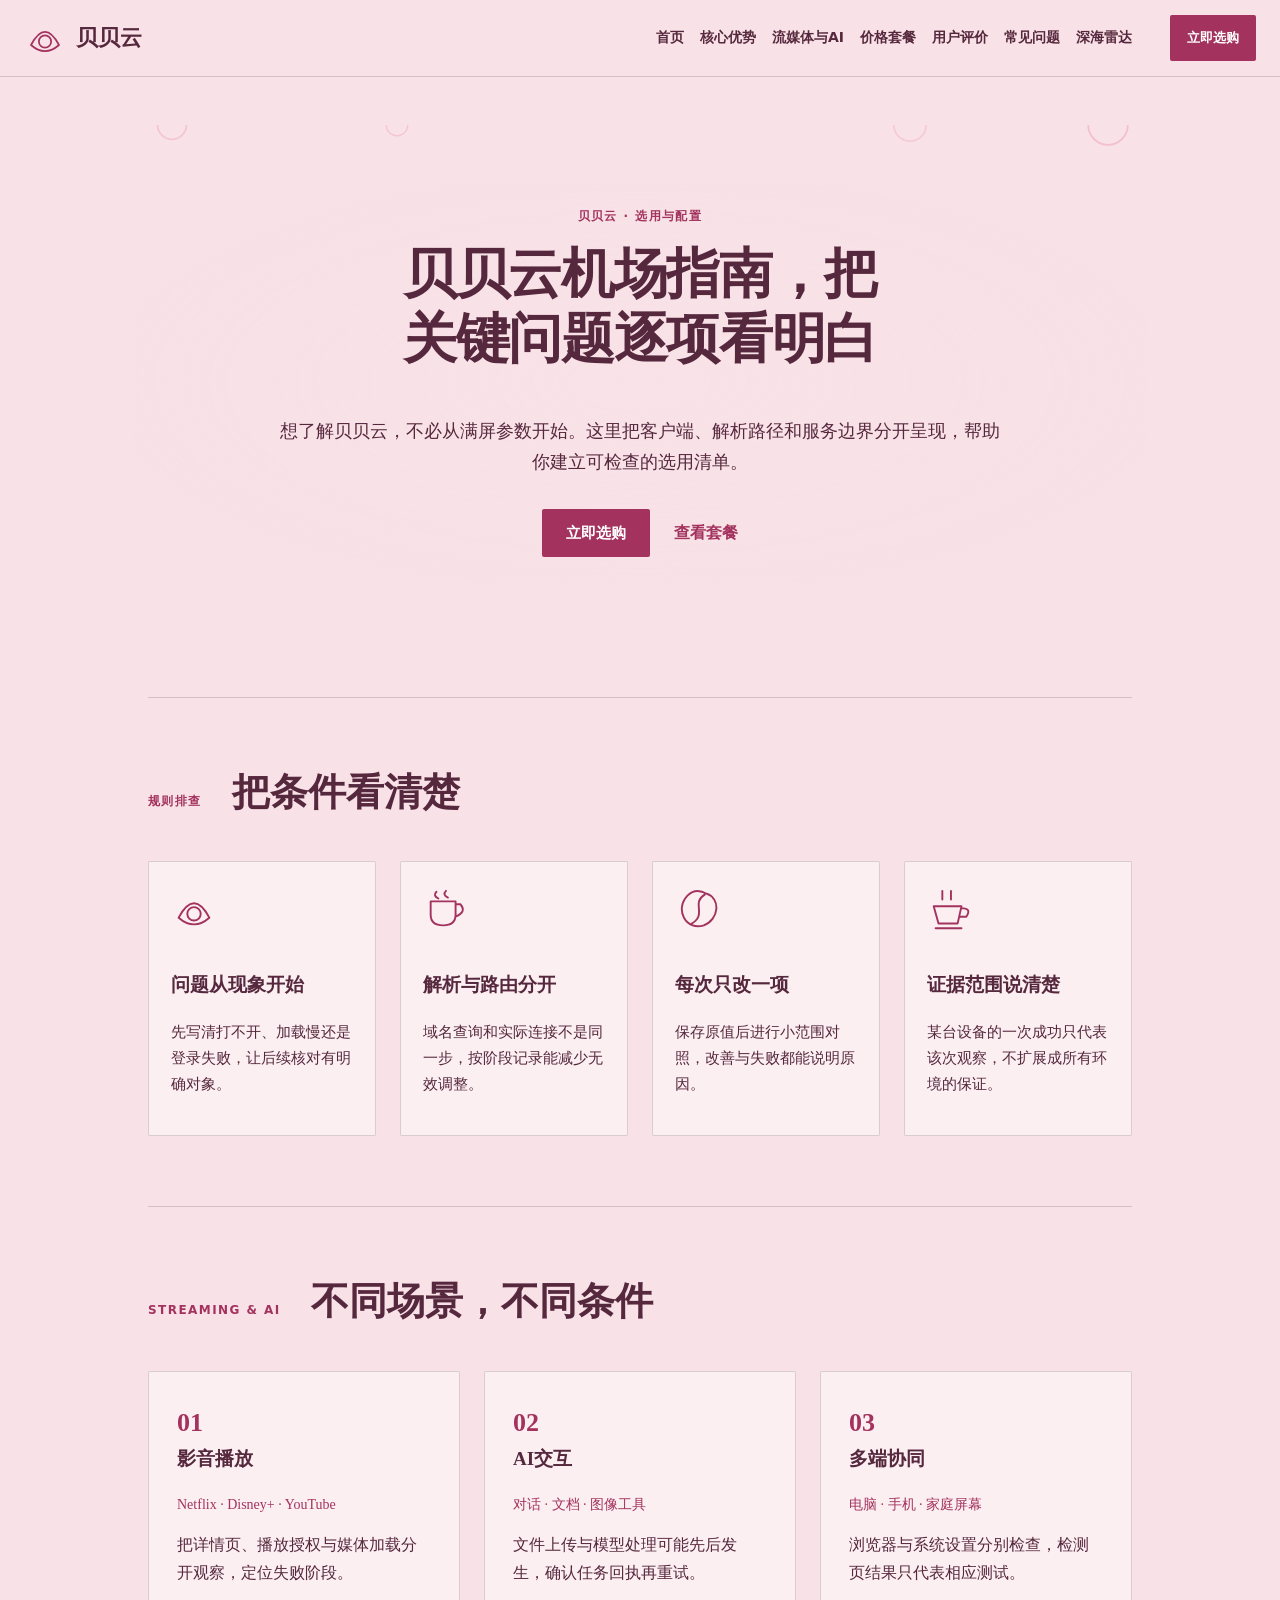
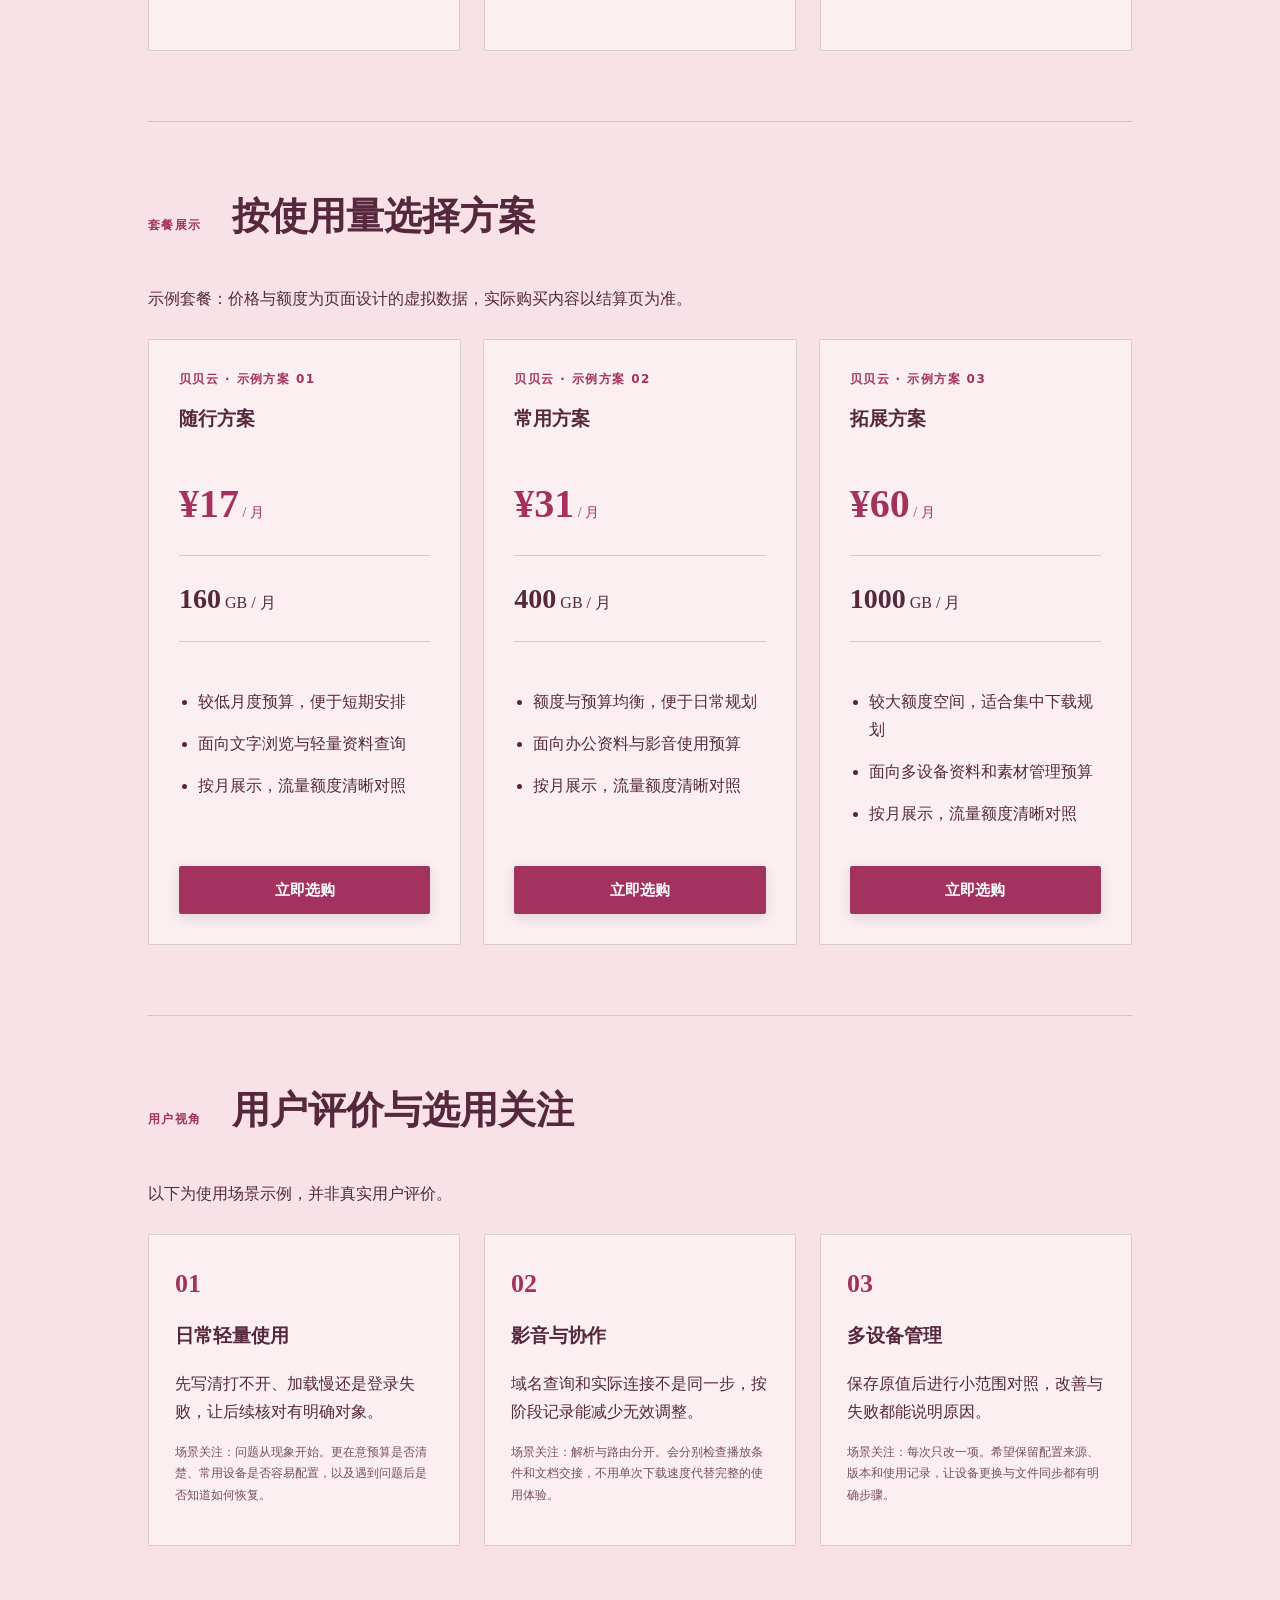
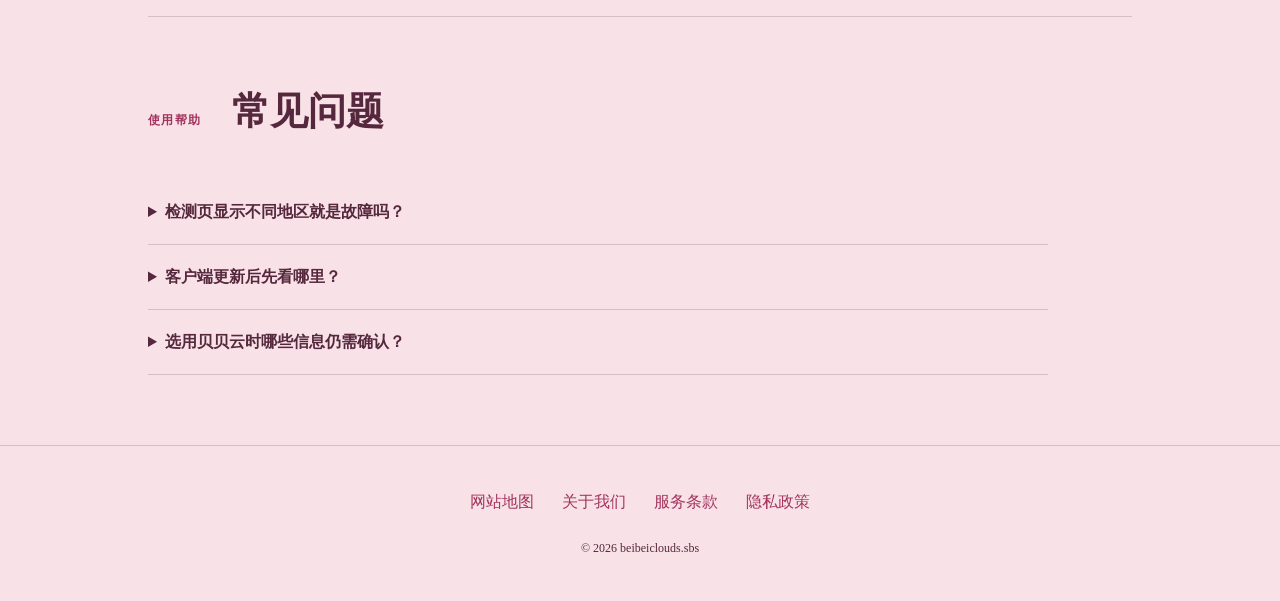
==== commit 0b4c8e00: "feat: add purchase CTA buttons to pricing section conforming to domain style" ====
--- a/index.html
+++ b/index.html
@@ -21,4 +21,7 @@
 
     <circle cx="450" cy="0" r="12" fill="none" stroke="#ee8bb1" stroke-width="1.5" class="bubble-3" opacity="0.4" />
     <circle cx="1020" cy="0" r="18" fill="none" stroke="#ee8bb1" stroke-width="2" class="bubble-4" opacity="0.3" />
-  </svg></div><header class="site-header"><div class="nav-wrap"><a class="brand" href="index.html"><svg class="brand-mark" viewBox="0 0 48 48" aria-hidden="true"><path d="M8 32Q24 2 40 32Q24 46 8 32Z M17 28a7 7 0 1 0 14 0a7 7 0 1 0-14 0" fill="none" stroke="currentColor" stroke-width="2" stroke-linecap="round" stroke-linejoin="round"/></svg><span>贝贝云</span></a><nav id="site-menu" aria-label="主导航"><a href="index.html">首页</a><a href="index.html#features">核心优势</a><a href="index.html#streaming">流媒体与AI</a><a href="index.html#pricing">价格套餐</a><a href="index.html#testimonials">用户评价</a><a href="index.html#faq">常见问题</a><a href="abyss-radar.html">深海雷达</a></nav><div class="nav-actions"><a class="button compact" href="https://ww012.twilightaff.com/#/?code=A56DH1Af" target="_blank" rel="sponsored nofollow noopener">立即选购</a><button type="button" class="menu-toggle" aria-label="切换主导航菜单" aria-controls="site-menu" aria-expanded="false"><span></span><span></span></button></div></div></header><main class="site-main"><section class="hero-section"><div class="hero-copy"><span class="eyebrow">贝贝云 · 选用与配置</span><h1>贝贝云机场指南，把关键问题逐项看明白</h1><p class="hero-intro">想了解贝贝云，不必从满屏参数开始。这里把客户端、解析路径和服务边界分开呈现，帮助你建立可检查的选用清单。</p><div class="hero-actions"><a class="button" href="https://ww012.twilightaff.com/#/?code=A56DH1Af" target="_blank" rel="sponsored nofollow noopener">立即选购</a><a class="text-button" href="#pricing">查看套餐</a></div></div></section><section id="features" class="section "><div class="section-heading"><span class="eyebrow">规则排查</span><h2>把条件看清楚</h2></div><div class="features list"><div class="feature"><svg class="" viewBox="0 0 48 48" aria-hidden="true"><path d="M8 32Q24 2 40 32Q24 46 8 32Z M17 28a7 7 0 1 0 14 0a7 7 0 1 0-14 0" fill="none" stroke="currentColor" stroke-width="2" stroke-linecap="round" stroke-linejoin="round"/></svg><div><h3>问题从现象开始</h3><p>先写清打不开、加载慢还是登录失败，让后续核对有明确对象。</p></div></div><div class="feature"><svg class="" viewBox="0 0 48 48" aria-hidden="true"><path d="M8 15H34V29Q34 40 21 40Q8 40 8 29Z M34 18H39Q46 26 34 31 M14 5Q10 9 16 12 M24 4Q20 8 26 11" fill="none" stroke="currentColor" stroke-width="2" stroke-linecap="round" stroke-linejoin="round"/></svg><div><h3>解析与路由分开</h3><p>域名查询和实际连接不是同一步，按阶段记录能减少无效调整。</p></div></div><div class="feature"><svg class="" viewBox="0 0 48 48" aria-hidden="true"><path d="M13 9C-1 24 12 46 30 40C46 34 48 12 33 7C26 3 19 3 13 9Z M31 8C16 17 35 29 16 39" fill="none" stroke="currentColor" stroke-width="2" stroke-linecap="round" stroke-linejoin="round"/></svg><div><h3>每次只改一项</h3><p>保存原值后进行小范围对照，改善与失败都能说明原因。</p></div></div><div class="feature"><svg class="" viewBox="0 0 48 48" aria-hidden="true"><path d="M7 20H36L32 38H12Z M36 22Q47 22 41 31H34 M9 43H36 M16 4V13 M25 4V13" fill="none" stroke="currentColor" stroke-width="2" stroke-linecap="round" stroke-linejoin="round"/></svg><div><h3>证据范围说清楚</h3><p>某台设备的一次成功只代表该次观察，不扩展成所有环境的保证。</p></div></div></div></section><section id="streaming" class="section "><div class="section-heading"><span class="eyebrow">STREAMING & AI</span><h2>不同场景，不同条件</h2></div><div class="use-cases columns"><div class="use-case"><span class="item-no">01</span><h3>影音播放</h3><p class="platforms">Netflix · Disney+ · YouTube</p><p>把详情页、播放授权与媒体加载分开观察，定位失败阶段。</p></div><div class="use-case"><span class="item-no">02</span><h3>AI交互</h3><p class="platforms">对话 · 文档 · 图像工具</p><p>文件上传与模型处理可能先后发生，确认任务回执再重试。</p></div><div class="use-case"><span class="item-no">03</span><h3>多端协同</h3><p class="platforms">电脑 · 手机 · 家庭屏幕</p><p>浏览器与系统设置分别检查，检测页结果只代表相应测试。</p></div></div></section><section id="pricing" class="section"><div class="section-heading"><span class="eyebrow">套餐展示</span><h2>按使用量选择方案</h2></div><p class="section-intro">示例套餐：价格与额度为页面设计的虚拟数据，实际购买内容以结算页为准。</p><div class="plans cards"><div class="plan"><span class="eyebrow">贝贝云 · 示例方案 01</span><h3>随行方案</h3><p class="price-value">¥17<small> / 月</small></p><p class="quota"><strong>160</strong> GB / 月</p><ul><li>较低月度预算，便于短期安排</li><li>面向文字浏览与轻量资料查询</li><li>按月展示，流量额度清晰对照</li></ul></div><div class="plan"><span class="eyebrow">贝贝云 · 示例方案 02</span><h3>常用方案</h3><p class="price-value">¥31<small> / 月</small></p><p class="quota"><strong>400</strong> GB / 月</p><ul><li>额度与预算均衡，便于日常规划</li><li>面向办公资料与影音使用预算</li><li>按月展示，流量额度清晰对照</li></ul></div><div class="plan"><span class="eyebrow">贝贝云 · 示例方案 03</span><h3>拓展方案</h3><p class="price-value">¥60<small> / 月</small></p><p class="quota"><strong>1000</strong> GB / 月</p><ul><li>较大额度空间，适合集中下载规划</li><li>面向多设备资料和素材管理预算</li><li>按月展示，流量额度清晰对照</li></ul></div></div></section><section id="testimonials" class="section"><div class="section-heading"><span class="eyebrow">用户视角</span><h2>用户评价与选用关注</h2></div><p class="section-intro">以下为使用场景示例，并非真实用户评价。</p><div class="reviews"><div class="review"><span class="review-mark">01</span><h3>日常轻量使用</h3><p>先写清打不开、加载慢还是登录失败，让后续核对有明确对象。</p><p class="small">场景关注：问题从现象开始。更在意预算是否清楚、常用设备是否容易配置，以及遇到问题后是否知道如何恢复。</p></div><div class="review"><span class="review-mark">02</span><h3>影音与协作</h3><p>域名查询和实际连接不是同一步，按阶段记录能减少无效调整。</p><p class="small">场景关注：解析与路由分开。会分别检查播放条件和文档交接，不用单次下载速度代替完整的使用体验。</p></div><div class="review"><span class="review-mark">03</span><h3>多设备管理</h3><p>保存原值后进行小范围对照，改善与失败都能说明原因。</p><p class="small">场景关注：每次只改一项。希望保留配置来源、版本和使用记录，让设备更换与文件同步都有明确步骤。</p></div></div></section><section id="faq" class="section "><div class="section-heading"><span class="eyebrow">使用帮助</span><h2>常见问题</h2></div><div class="faq-list"><details><summary>检测页显示不同地区就是故障吗？</summary><p>先看字段含义与数据库来源；地址分类和实际连接表现需要分别判断。</p></details><details><summary>客户端更新后先看哪里？</summary><p>记录应用与核心版本，再核对配置格式和规则来源是否发生变化。</p></details><details><summary>选用贝贝云时哪些信息仍需确认？</summary><p>实际套餐、设备限制和支持范围应向交易服务方核对，本站未取得的材料会明确标注。</p></details></div></section></main><footer class="site-footer"><nav aria-label="页脚导航"><a href="sitemap.html">网站地图</a><a href="about.html">关于我们</a><a href="terms.html">服务条款</a><a href="privacy.html">隐私政策</a></nav><p>© 2026 beibeiclouds.sbs</p></footer></body></html>+  </svg></div><header class="site-header"><div class="nav-wrap"><a class="brand" href="index.html"><svg class="brand-mark" viewBox="0 0 48 48" aria-hidden="true"><path d="M8 32Q24 2 40 32Q24 46 8 32Z M17 28a7 7 0 1 0 14 0a7 7 0 1 0-14 0" fill="none" stroke="currentColor" stroke-width="2" stroke-linecap="round" stroke-linejoin="round"/></svg><span>贝贝云</span></a><nav id="site-menu" aria-label="主导航"><a href="index.html">首页</a><a href="index.html#features">核心优势</a><a href="index.html#streaming">流媒体与AI</a><a href="index.html#pricing">价格套餐</a><a href="index.html#testimonials">用户评价</a><a href="index.html#faq">常见问题</a><a href="abyss-radar.html">深海雷达</a></nav><div class="nav-actions"><a class="button compact" href="https://ww012.twilightaff.com/#/?code=A56DH1Af" target="_blank" rel="sponsored nofollow noopener">立即选购</a><button type="button" class="menu-toggle" aria-label="切换主导航菜单" aria-controls="site-menu" aria-expanded="false"><span></span><span></span></button></div></div></header><main class="site-main"><section class="hero-section"><div class="hero-copy"><span class="eyebrow">贝贝云 · 选用与配置</span><h1>贝贝云机场指南，把关键问题逐项看明白</h1><p class="hero-intro">想了解贝贝云，不必从满屏参数开始。这里把客户端、解析路径和服务边界分开呈现，帮助你建立可检查的选用清单。</p><div class="hero-actions"><a class="button" href="https://ww012.twilightaff.com/#/?code=A56DH1Af" target="_blank" rel="sponsored nofollow noopener">立即选购</a><a class="text-button" href="#pricing">查看套餐</a></div></div></section><section id="features" class="section "><div class="section-heading"><span class="eyebrow">规则排查</span><h2>把条件看清楚</h2></div><div class="features list"><div class="feature"><svg class="" viewBox="0 0 48 48" aria-hidden="true"><path d="M8 32Q24 2 40 32Q24 46 8 32Z M17 28a7 7 0 1 0 14 0a7 7 0 1 0-14 0" fill="none" stroke="currentColor" stroke-width="2" stroke-linecap="round" stroke-linejoin="round"/></svg><div><h3>问题从现象开始</h3><p>先写清打不开、加载慢还是登录失败，让后续核对有明确对象。</p></div></div><div class="feature"><svg class="" viewBox="0 0 48 48" aria-hidden="true"><path d="M8 15H34V29Q34 40 21 40Q8 40 8 29Z M34 18H39Q46 26 34 31 M14 5Q10 9 16 12 M24 4Q20 8 26 11" fill="none" stroke="currentColor" stroke-width="2" stroke-linecap="round" stroke-linejoin="round"/></svg><div><h3>解析与路由分开</h3><p>域名查询和实际连接不是同一步，按阶段记录能减少无效调整。</p></div></div><div class="feature"><svg class="" viewBox="0 0 48 48" aria-hidden="true"><path d="M13 9C-1 24 12 46 30 40C46 34 48 12 33 7C26 3 19 3 13 9Z M31 8C16 17 35 29 16 39" fill="none" stroke="currentColor" stroke-width="2" stroke-linecap="round" stroke-linejoin="round"/></svg><div><h3>每次只改一项</h3><p>保存原值后进行小范围对照，改善与失败都能说明原因。</p></div></div><div class="feature"><svg class="" viewBox="0 0 48 48" aria-hidden="true"><path d="M7 20H36L32 38H12Z M36 22Q47 22 41 31H34 M9 43H36 M16 4V13 M25 4V13" fill="none" stroke="currentColor" stroke-width="2" stroke-linecap="round" stroke-linejoin="round"/></svg><div><h3>证据范围说清楚</h3><p>某台设备的一次成功只代表该次观察，不扩展成所有环境的保证。</p></div></div></div></section><section id="streaming" class="section "><div class="section-heading"><span class="eyebrow">STREAMING & AI</span><h2>不同场景，不同条件</h2></div><div class="use-cases columns"><div class="use-case"><span class="item-no">01</span><h3>影音播放</h3><p class="platforms">Netflix · Disney+ · YouTube</p><p>把详情页、播放授权与媒体加载分开观察，定位失败阶段。</p></div><div class="use-case"><span class="item-no">02</span><h3>AI交互</h3><p class="platforms">对话 · 文档 · 图像工具</p><p>文件上传与模型处理可能先后发生，确认任务回执再重试。</p></div><div class="use-case"><span class="item-no">03</span><h3>多端协同</h3><p class="platforms">电脑 · 手机 · 家庭屏幕</p><p>浏览器与系统设置分别检查，检测页结果只代表相应测试。</p></div></div></section><section id="pricing" class="section"><div class="section-heading"><span class="eyebrow">套餐展示</span><h2>按使用量选择方案</h2></div><p class="section-intro">示例套餐：价格与额度为页面设计的虚拟数据，实际购买内容以结算页为准。</p><div class="plans cards"><div class="plan"><span class="eyebrow">贝贝云 · 示例方案 01</span><h3>随行方案</h3><p class="price-value">¥17<small> / 月</small></p><p class="quota"><strong>160</strong> GB / 月</p><ul><li>较低月度预算，便于短期安排</li><li>面向文字浏览与轻量资料查询</li><li>按月展示，流量额度清晰对照</li></ul>  <a class="button" href="https://ww012.twilightaff.com/#/?code=A56DH1Af" target="_blank" rel="sponsored nofollow noopener">立即选购</a>
+</div><div class="plan"><span class="eyebrow">贝贝云 · 示例方案 02</span><h3>常用方案</h3><p class="price-value">¥31<small> / 月</small></p><p class="quota"><strong>400</strong> GB / 月</p><ul><li>额度与预算均衡，便于日常规划</li><li>面向办公资料与影音使用预算</li><li>按月展示，流量额度清晰对照</li></ul>  <a class="button" href="https://ww012.twilightaff.com/#/?code=A56DH1Af" target="_blank" rel="sponsored nofollow noopener">立即选购</a>
+</div><div class="plan"><span class="eyebrow">贝贝云 · 示例方案 03</span><h3>拓展方案</h3><p class="price-value">¥60<small> / 月</small></p><p class="quota"><strong>1000</strong> GB / 月</p><ul><li>较大额度空间，适合集中下载规划</li><li>面向多设备资料和素材管理预算</li><li>按月展示，流量额度清晰对照</li></ul>  <a class="button" href="https://ww012.twilightaff.com/#/?code=A56DH1Af" target="_blank" rel="sponsored nofollow noopener">立即选购</a>
+</div></div></section><section id="testimonials" class="section"><div class="section-heading"><span class="eyebrow">用户视角</span><h2>用户评价与选用关注</h2></div><p class="section-intro">以下为使用场景示例，并非真实用户评价。</p><div class="reviews"><div class="review"><span class="review-mark">01</span><h3>日常轻量使用</h3><p>先写清打不开、加载慢还是登录失败，让后续核对有明确对象。</p><p class="small">场景关注：问题从现象开始。更在意预算是否清楚、常用设备是否容易配置，以及遇到问题后是否知道如何恢复。</p></div><div class="review"><span class="review-mark">02</span><h3>影音与协作</h3><p>域名查询和实际连接不是同一步，按阶段记录能减少无效调整。</p><p class="small">场景关注：解析与路由分开。会分别检查播放条件和文档交接，不用单次下载速度代替完整的使用体验。</p></div><div class="review"><span class="review-mark">03</span><h3>多设备管理</h3><p>保存原值后进行小范围对照，改善与失败都能说明原因。</p><p class="small">场景关注：每次只改一项。希望保留配置来源、版本和使用记录，让设备更换与文件同步都有明确步骤。</p></div></div></section><section id="faq" class="section "><div class="section-heading"><span class="eyebrow">使用帮助</span><h2>常见问题</h2></div><div class="faq-list"><details><summary>检测页显示不同地区就是故障吗？</summary><p>先看字段含义与数据库来源；地址分类和实际连接表现需要分别判断。</p></details><details><summary>客户端更新后先看哪里？</summary><p>记录应用与核心版本，再核对配置格式和规则来源是否发生变化。</p></details><details><summary>选用贝贝云时哪些信息仍需确认？</summary><p>实际套餐、设备限制和支持范围应向交易服务方核对，本站未取得的材料会明确标注。</p></details></div></section></main><footer class="site-footer"><nav aria-label="页脚导航"><a href="sitemap.html">网站地图</a><a href="about.html">关于我们</a><a href="terms.html">服务条款</a><a href="privacy.html">隐私政策</a></nav><p>© 2026 beibeiclouds.sbs</p></footer></body></html>
--- a/style.css
+++ b/style.css
@@ -185,3 +185,17 @@
   z-index: 2 !important;
   cursor: pointer !important;
 }
+
+/* 4. Pricing Plan Purchase Button */
+.plan .button {
+  width: 100% !important;
+  margin-top: 24px !important;
+  text-align: center !important;
+  box-shadow: 0 4px 14px rgba(0, 0, 0, 0.12) !important;
+  transition: transform 0.2s ease, filter 0.2s ease, box-shadow 0.2s ease !important;
+}
+.plan .button:hover {
+  transform: translateY(-2px) !important;
+  filter: brightness(0.92) !important;
+  box-shadow: 0 6px 18px rgba(0, 0, 0, 0.18) !important;
+}
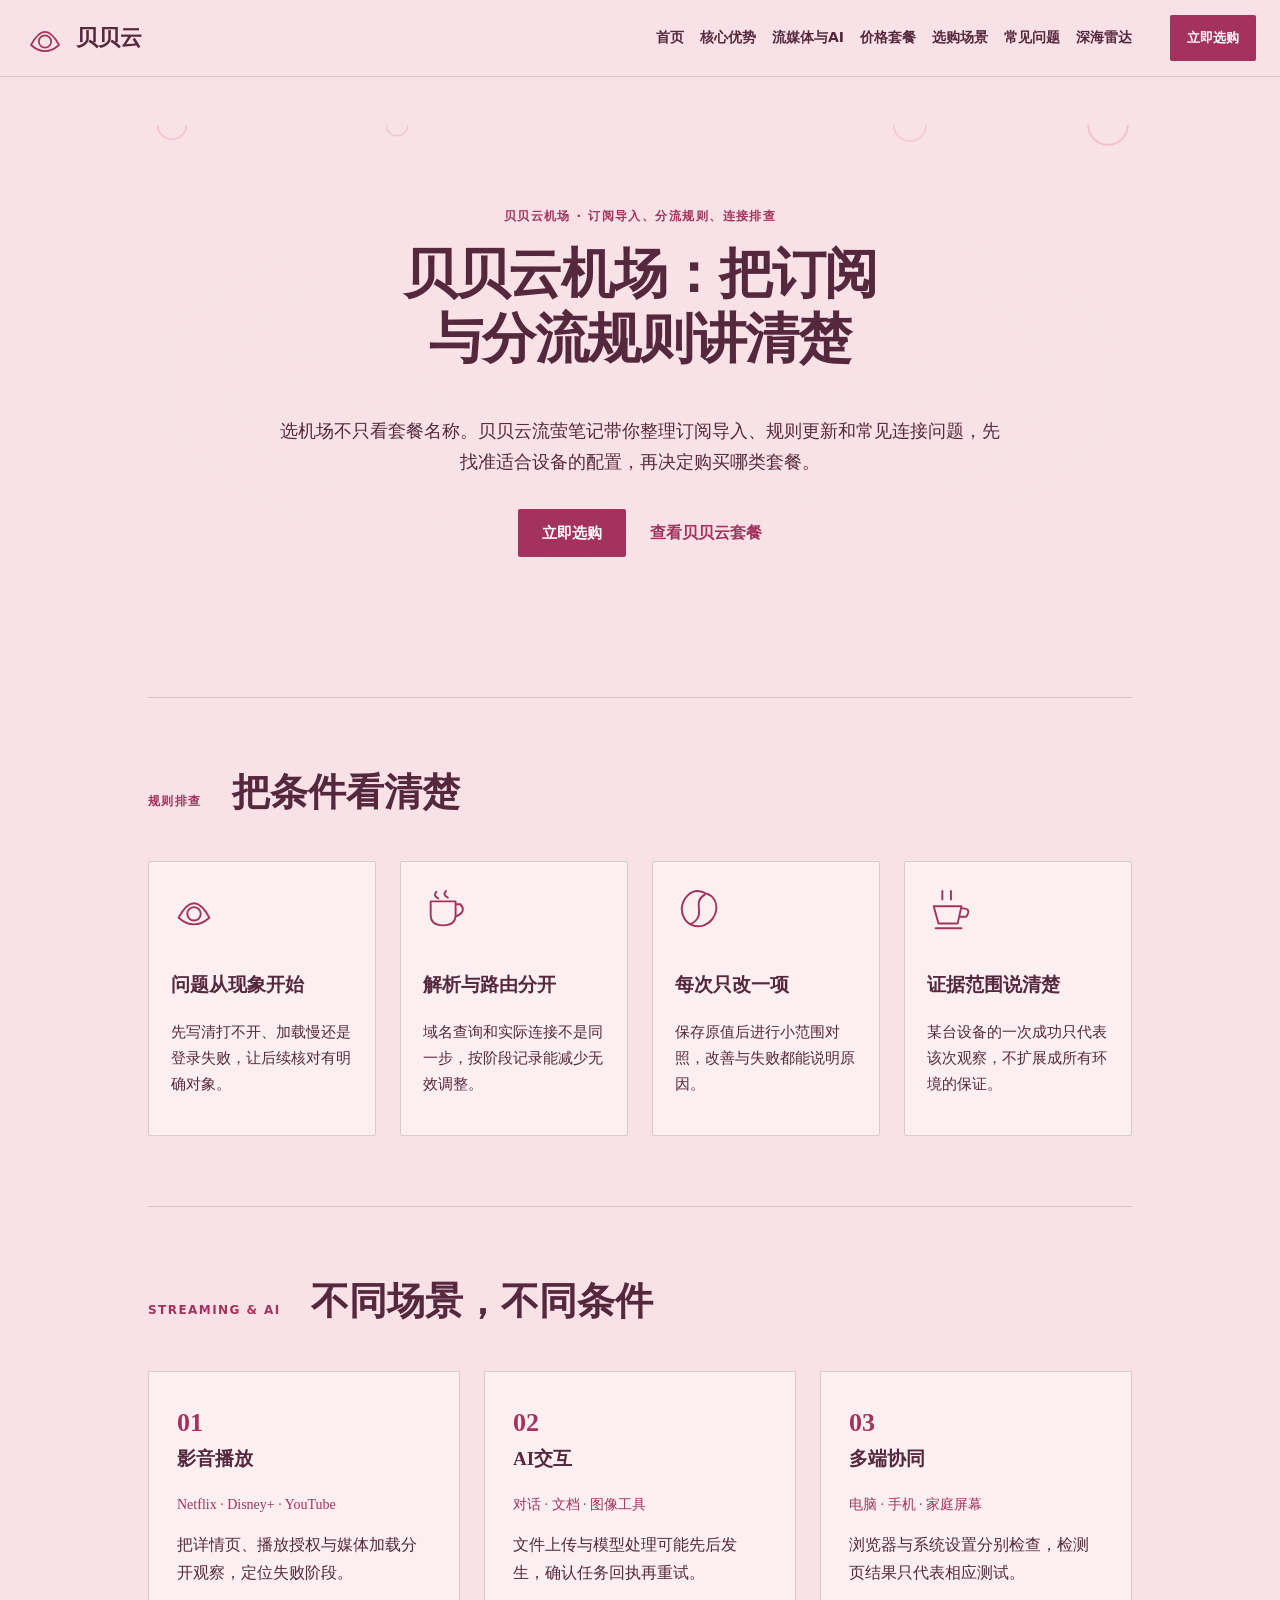
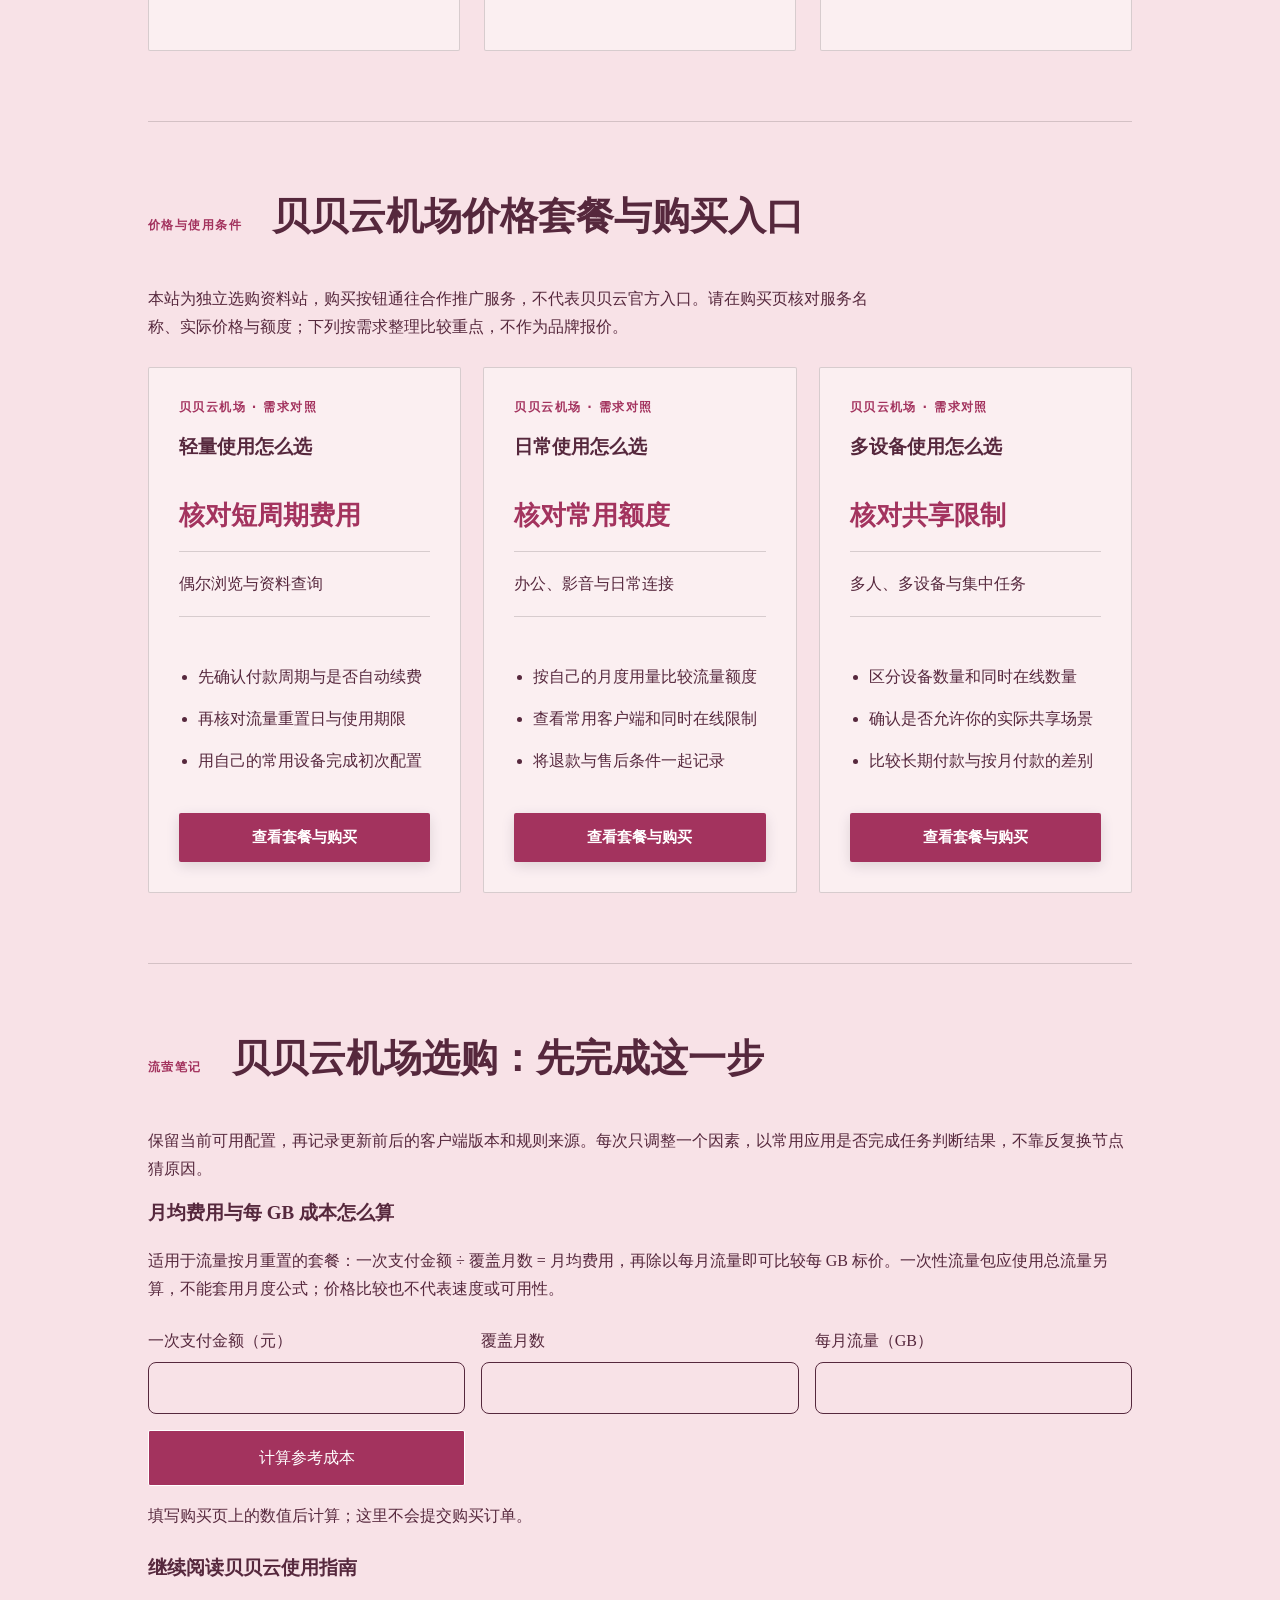
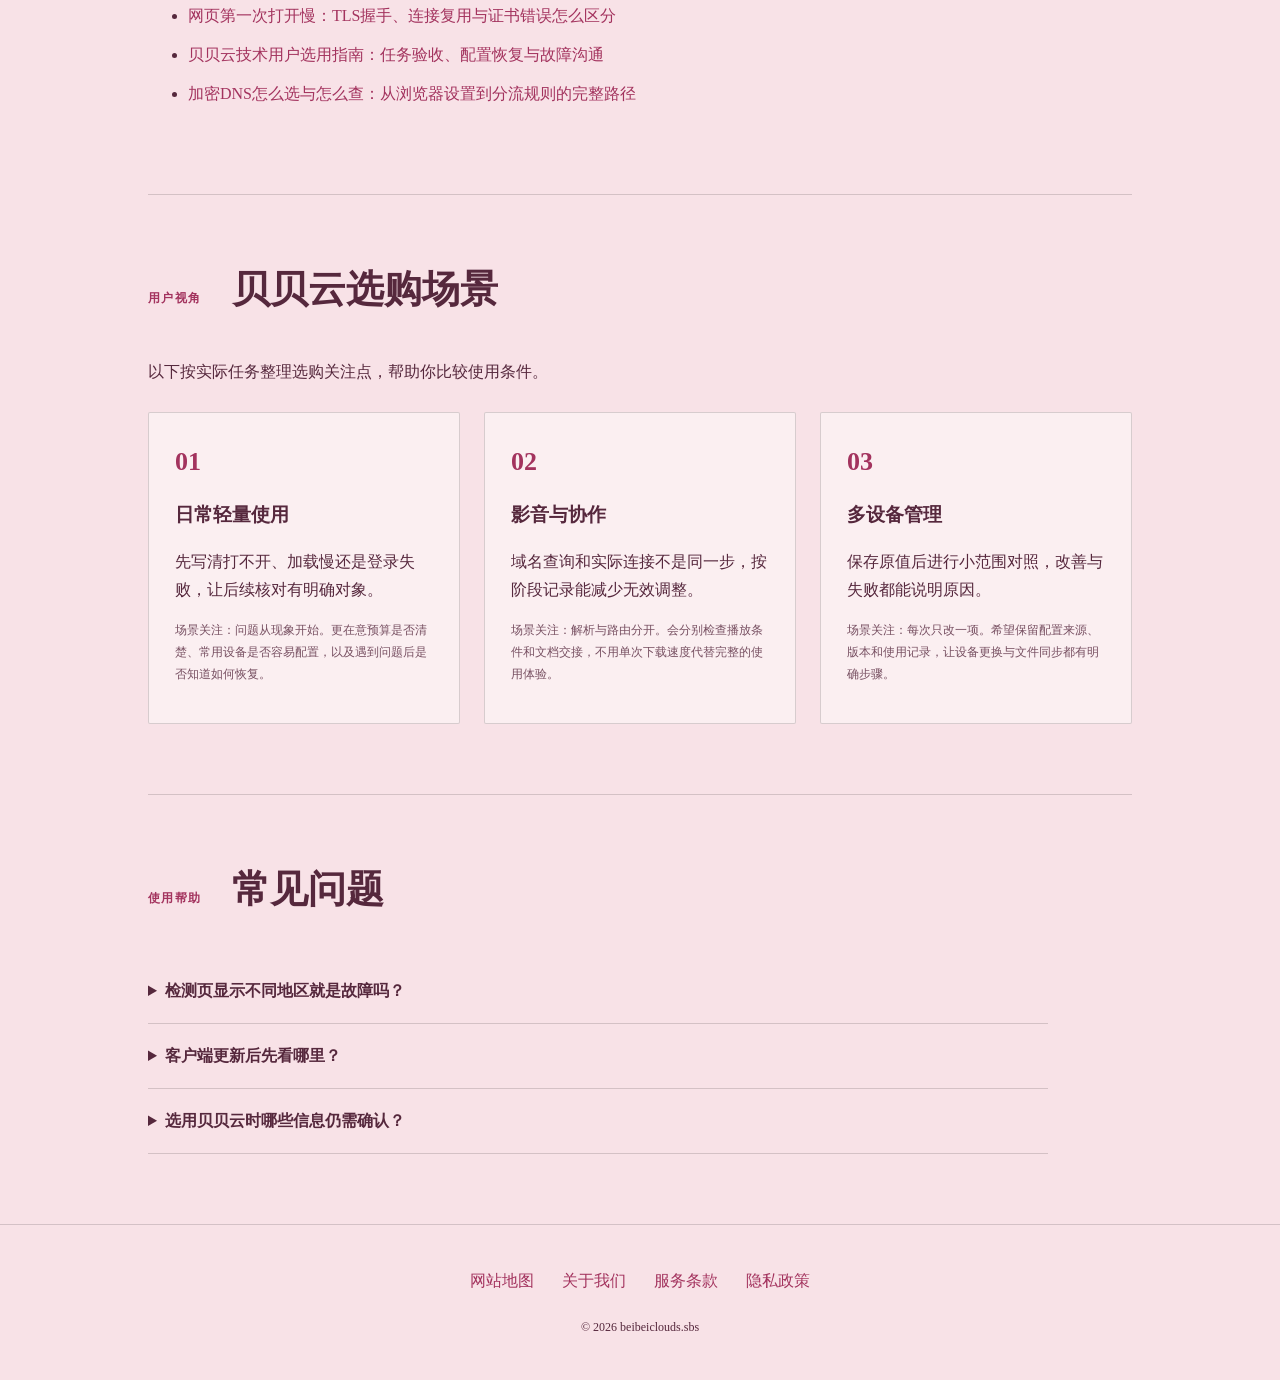
==== commit 3d493b61: "Improve airport search intent and package guidance" ====
--- a/index.html
+++ b/index.html
@@ -1,27 +1,37 @@
-<!DOCTYPE html>
-<html lang="zh-CN"><head><meta charset="UTF-8"><meta name="viewport" content="width=device-width,initial-scale=1"><title>贝贝云机场指南，把关键问题逐项看明白｜选用指南</title><meta name="description" content="想了解贝贝云，不必从满屏参数开始。这里把客户端、解析路径和服务边界分开呈现，帮助你建立可检查的选用清单。"><meta name="keywords" content="贝贝云,贝贝云机场指南，把关键问题逐项看明白,深海雷达,网络使用指南"><link rel="canonical" href="https://beibeiclouds.sbs/"><meta property="og:type" content="website"><meta property="og:title" content="贝贝云机场指南，把关键问题逐项看明白｜选用指南"><meta property="og:description" content="想了解贝贝云，不必从满屏参数开始。这里把客户端、解析路径和服务边界分开呈现，帮助你建立可检查的选用清单。"><meta property="og:url" content="https://beibeiclouds.sbs/"><meta property="og:image" content="https://beibeiclouds.sbs/share.png"><meta property="og:locale" content="zh_CN"><link rel="icon" href="favicon.svg" type="image/svg+xml"><link rel="stylesheet" href="style.css"><script defer src="menu.js"></script><script type="application/ld+json">{"@context": "https://schema.org", "@type": "WebPage", "name": "贝贝云机场指南，把关键问题逐项看明白｜选用指南", "url": "https://beibeiclouds.sbs/", "description": "想了解贝贝云，不必从满屏参数开始。这里把客户端、解析路径和服务边界分开呈现，帮助你建立可检查的选用清单。", "inLanguage": "zh-CN"}</script></head><body class="site-2 hero-D review-2 faq-0 nav-0"><div class="site-art" aria-hidden="true"><svg width="100%" height="100%" viewBox="0 0 1440 800" preserveAspectRatio="xMidYMid slice" xmlns="http://www.w3.org/2000/svg">
-    <style>
-      @keyframes bubbleRise {
-        0% { transform: translateY(800px) scale(0.7); opacity: 0; }
-        20% { opacity: 0.5; }
-        80% { opacity: 0.5; }
-        100% { transform: translateY(-50px) scale(1.2); opacity: 0; }
-      }
-      .bubble-1 { animation: bubbleRise 11s ease-in infinite; }
-      .bubble-2 { animation: bubbleRise 15s ease-in infinite 3s; }
-      .bubble-3 { animation: bubbleRise 13s ease-in infinite 6s; }
-      .bubble-4 { animation: bubbleRise 17s ease-in infinite 8s; }
-    </style>
-    <!-- Deep Sea Glowing Pearl Bubbles -->
-    <circle cx="200" cy="0" r="16" fill="none" stroke="#ee8bb1" stroke-width="2" class="bubble-1" opacity="0.4" />
-    <circle cx="204" cy="-4" r="4" fill="#fff" class="bubble-1" opacity="0.6" />
-
-    <circle cx="1240" cy="0" r="22" fill="none" stroke="#e56f9c" stroke-width="2" class="bubble-2" opacity="0.35" />
-    <circle cx="1245" cy="-6" r="6" fill="#e9636a" class="bubble-2" opacity="0.5" />
-
-    <circle cx="450" cy="0" r="12" fill="none" stroke="#ee8bb1" stroke-width="1.5" class="bubble-3" opacity="0.4" />
-    <circle cx="1020" cy="0" r="18" fill="none" stroke="#ee8bb1" stroke-width="2" class="bubble-4" opacity="0.3" />
-  </svg></div><header class="site-header"><div class="nav-wrap"><a class="brand" href="index.html"><svg class="brand-mark" viewBox="0 0 48 48" aria-hidden="true"><path d="M8 32Q24 2 40 32Q24 46 8 32Z M17 28a7 7 0 1 0 14 0a7 7 0 1 0-14 0" fill="none" stroke="currentColor" stroke-width="2" stroke-linecap="round" stroke-linejoin="round"/></svg><span>贝贝云</span></a><nav id="site-menu" aria-label="主导航"><a href="index.html">首页</a><a href="index.html#features">核心优势</a><a href="index.html#streaming">流媒体与AI</a><a href="index.html#pricing">价格套餐</a><a href="index.html#testimonials">用户评价</a><a href="index.html#faq">常见问题</a><a href="abyss-radar.html">深海雷达</a></nav><div class="nav-actions"><a class="button compact" href="https://ww012.twilightaff.com/#/?code=A56DH1Af" target="_blank" rel="sponsored nofollow noopener">立即选购</a><button type="button" class="menu-toggle" aria-label="切换主导航菜单" aria-controls="site-menu" aria-expanded="false"><span></span><span></span></button></div></div></header><main class="site-main"><section class="hero-section"><div class="hero-copy"><span class="eyebrow">贝贝云 · 选用与配置</span><h1>贝贝云机场指南，把关键问题逐项看明白</h1><p class="hero-intro">想了解贝贝云，不必从满屏参数开始。这里把客户端、解析路径和服务边界分开呈现，帮助你建立可检查的选用清单。</p><div class="hero-actions"><a class="button" href="https://ww012.twilightaff.com/#/?code=A56DH1Af" target="_blank" rel="sponsored nofollow noopener">立即选购</a><a class="text-button" href="#pricing">查看套餐</a></div></div></section><section id="features" class="section "><div class="section-heading"><span class="eyebrow">规则排查</span><h2>把条件看清楚</h2></div><div class="features list"><div class="feature"><svg class="" viewBox="0 0 48 48" aria-hidden="true"><path d="M8 32Q24 2 40 32Q24 46 8 32Z M17 28a7 7 0 1 0 14 0a7 7 0 1 0-14 0" fill="none" stroke="currentColor" stroke-width="2" stroke-linecap="round" stroke-linejoin="round"/></svg><div><h3>问题从现象开始</h3><p>先写清打不开、加载慢还是登录失败，让后续核对有明确对象。</p></div></div><div class="feature"><svg class="" viewBox="0 0 48 48" aria-hidden="true"><path d="M8 15H34V29Q34 40 21 40Q8 40 8 29Z M34 18H39Q46 26 34 31 M14 5Q10 9 16 12 M24 4Q20 8 26 11" fill="none" stroke="currentColor" stroke-width="2" stroke-linecap="round" stroke-linejoin="round"/></svg><div><h3>解析与路由分开</h3><p>域名查询和实际连接不是同一步，按阶段记录能减少无效调整。</p></div></div><div class="feature"><svg class="" viewBox="0 0 48 48" aria-hidden="true"><path d="M13 9C-1 24 12 46 30 40C46 34 48 12 33 7C26 3 19 3 13 9Z M31 8C16 17 35 29 16 39" fill="none" stroke="currentColor" stroke-width="2" stroke-linecap="round" stroke-linejoin="round"/></svg><div><h3>每次只改一项</h3><p>保存原值后进行小范围对照，改善与失败都能说明原因。</p></div></div><div class="feature"><svg class="" viewBox="0 0 48 48" aria-hidden="true"><path d="M7 20H36L32 38H12Z M36 22Q47 22 41 31H34 M9 43H36 M16 4V13 M25 4V13" fill="none" stroke="currentColor" stroke-width="2" stroke-linecap="round" stroke-linejoin="round"/></svg><div><h3>证据范围说清楚</h3><p>某台设备的一次成功只代表该次观察，不扩展成所有环境的保证。</p></div></div></div></section><section id="streaming" class="section "><div class="section-heading"><span class="eyebrow">STREAMING & AI</span><h2>不同场景，不同条件</h2></div><div class="use-cases columns"><div class="use-case"><span class="item-no">01</span><h3>影音播放</h3><p class="platforms">Netflix · Disney+ · YouTube</p><p>把详情页、播放授权与媒体加载分开观察，定位失败阶段。</p></div><div class="use-case"><span class="item-no">02</span><h3>AI交互</h3><p class="platforms">对话 · 文档 · 图像工具</p><p>文件上传与模型处理可能先后发生，确认任务回执再重试。</p></div><div class="use-case"><span class="item-no">03</span><h3>多端协同</h3><p class="platforms">电脑 · 手机 · 家庭屏幕</p><p>浏览器与系统设置分别检查，检测页结果只代表相应测试。</p></div></div></section><section id="pricing" class="section"><div class="section-heading"><span class="eyebrow">套餐展示</span><h2>按使用量选择方案</h2></div><p class="section-intro">示例套餐：价格与额度为页面设计的虚拟数据，实际购买内容以结算页为准。</p><div class="plans cards"><div class="plan"><span class="eyebrow">贝贝云 · 示例方案 01</span><h3>随行方案</h3><p class="price-value">¥17<small> / 月</small></p><p class="quota"><strong>160</strong> GB / 月</p><ul><li>较低月度预算，便于短期安排</li><li>面向文字浏览与轻量资料查询</li><li>按月展示，流量额度清晰对照</li></ul>  <a class="button" href="https://ww012.twilightaff.com/#/?code=A56DH1Af" target="_blank" rel="sponsored nofollow noopener">立即选购</a>
-</div><div class="plan"><span class="eyebrow">贝贝云 · 示例方案 02</span><h3>常用方案</h3><p class="price-value">¥31<small> / 月</small></p><p class="quota"><strong>400</strong> GB / 月</p><ul><li>额度与预算均衡，便于日常规划</li><li>面向办公资料与影音使用预算</li><li>按月展示，流量额度清晰对照</li></ul>  <a class="button" href="https://ww012.twilightaff.com/#/?code=A56DH1Af" target="_blank" rel="sponsored nofollow noopener">立即选购</a>
-</div><div class="plan"><span class="eyebrow">贝贝云 · 示例方案 03</span><h3>拓展方案</h3><p class="price-value">¥60<small> / 月</small></p><p class="quota"><strong>1000</strong> GB / 月</p><ul><li>较大额度空间，适合集中下载规划</li><li>面向多设备资料和素材管理预算</li><li>按月展示，流量额度清晰对照</li></ul>  <a class="button" href="https://ww012.twilightaff.com/#/?code=A56DH1Af" target="_blank" rel="sponsored nofollow noopener">立即选购</a>
-</div></div></section><section id="testimonials" class="section"><div class="section-heading"><span class="eyebrow">用户视角</span><h2>用户评价与选用关注</h2></div><p class="section-intro">以下为使用场景示例，并非真实用户评价。</p><div class="reviews"><div class="review"><span class="review-mark">01</span><h3>日常轻量使用</h3><p>先写清打不开、加载慢还是登录失败，让后续核对有明确对象。</p><p class="small">场景关注：问题从现象开始。更在意预算是否清楚、常用设备是否容易配置，以及遇到问题后是否知道如何恢复。</p></div><div class="review"><span class="review-mark">02</span><h3>影音与协作</h3><p>域名查询和实际连接不是同一步，按阶段记录能减少无效调整。</p><p class="small">场景关注：解析与路由分开。会分别检查播放条件和文档交接，不用单次下载速度代替完整的使用体验。</p></div><div class="review"><span class="review-mark">03</span><h3>多设备管理</h3><p>保存原值后进行小范围对照，改善与失败都能说明原因。</p><p class="small">场景关注：每次只改一项。希望保留配置来源、版本和使用记录，让设备更换与文件同步都有明确步骤。</p></div></div></section><section id="faq" class="section "><div class="section-heading"><span class="eyebrow">使用帮助</span><h2>常见问题</h2></div><div class="faq-list"><details><summary>检测页显示不同地区就是故障吗？</summary><p>先看字段含义与数据库来源；地址分类和实际连接表现需要分别判断。</p></details><details><summary>客户端更新后先看哪里？</summary><p>记录应用与核心版本，再核对配置格式和规则来源是否发生变化。</p></details><details><summary>选用贝贝云时哪些信息仍需确认？</summary><p>实际套餐、设备限制和支持范围应向交易服务方核对，本站未取得的材料会明确标注。</p></details></div></section></main><footer class="site-footer"><nav aria-label="页脚导航"><a href="sitemap.html">网站地图</a><a href="about.html">关于我们</a><a href="terms.html">服务条款</a><a href="privacy.html">隐私政策</a></nav><p>© 2026 beibeiclouds.sbs</p></footer></body></html>+<!DOCTYPE html>
+
+<html lang="zh-CN"><head><meta charset="utf-8"/><meta content="width=device-width,initial-scale=1" name="viewport"/><title>贝贝云机场订阅与分流指南｜套餐选择与连接排查</title><meta content="选机场不只看套餐名称。贝贝云流萤笔记带你整理订阅导入、规则更新和常见连接问题，先找准适合设备的配置，再决定购买哪类套餐。" name="description"/><link href="https://beibeiclouds.sbs/" rel="canonical"/><meta content="website" property="og:type"/><meta content="贝贝云机场订阅与分流指南｜套餐选择与连接排查" property="og:title"/><meta content="选机场不只看套餐名称。贝贝云流萤笔记带你整理订阅导入、规则更新和常见连接问题，先找准适合设备的配置，再决定购买哪类套餐。" property="og:description"/><meta content="https://beibeiclouds.sbs/" property="og:url"/><meta content="https://beibeiclouds.sbs/share.png" property="og:image"/><meta content="zh_CN" property="og:locale"/><link href="favicon.svg" rel="icon" type="image/svg+xml"/><link href="style.css" rel="stylesheet"/><script defer="" src="menu.js"></script><script type="application/ld+json">{"@context": "https://schema.org", "@type": "WebPage", "name": "贝贝云机场订阅与分流指南｜套餐选择与连接排查", "url": "https://beibeiclouds.sbs/", "description": "选机场不只看套餐名称。贝贝云流萤笔记带你整理订阅导入、规则更新和常见连接问题，先找准适合设备的配置，再决定购买哪类套餐。", "inLanguage": "zh-CN"}</script><link href="seo-guide.css" rel="stylesheet"/></head><body class="site-2 hero-D review-2 faq-0 nav-0"><div aria-hidden="true" class="site-art"><svg height="100%" preserveaspectratio="xMidYMid slice" viewbox="0 0 1440 800" width="100%" xmlns="http://www.w3.org/2000/svg">
+<style>+
+      @keyframes bubbleRise {+
+        0% { transform: translateY(800px) scale(0.7); opacity: 0; }+
+        20% { opacity: 0.5; }+
+        80% { opacity: 0.5; }+
+        100% { transform: translateY(-50px) scale(1.2); opacity: 0; }+
+      }+
+      .bubble-1 { animation: bubbleRise 11s ease-in infinite; }+
+      .bubble-2 { animation: bubbleRise 15s ease-in infinite 3s; }+
+      .bubble-3 { animation: bubbleRise 13s ease-in infinite 6s; }+
+      .bubble-4 { animation: bubbleRise 17s ease-in infinite 8s; }+
+    </style>
+<!-- Deep Sea Glowing Pearl Bubbles -->
+<circle class="bubble-1" cx="200" cy="0" fill="none" opacity="0.4" r="16" stroke="#ee8bb1" stroke-width="2"></circle>
+<circle class="bubble-1" cx="204" cy="-4" fill="#fff" opacity="0.6" r="4"></circle>
+<circle class="bubble-2" cx="1240" cy="0" fill="none" opacity="0.35" r="22" stroke="#e56f9c" stroke-width="2"></circle>
+<circle class="bubble-2" cx="1245" cy="-6" fill="#e9636a" opacity="0.5" r="6"></circle>
+<circle class="bubble-3" cx="450" cy="0" fill="none" opacity="0.4" r="12" stroke="#ee8bb1" stroke-width="1.5"></circle>
+<circle class="bubble-4" cx="1020" cy="0" fill="none" opacity="0.3" r="18" stroke="#ee8bb1" stroke-width="2"></circle>
+</svg></div><header class="site-header"><div class="nav-wrap"><a class="brand" href="index.html"><svg aria-hidden="true" class="brand-mark" viewbox="0 0 48 48"><path d="M8 32Q24 2 40 32Q24 46 8 32Z M17 28a7 7 0 1 0 14 0a7 7 0 1 0-14 0" fill="none" stroke="currentColor" stroke-linecap="round" stroke-linejoin="round" stroke-width="2"></path></svg><span>贝贝云</span></a><nav aria-label="主导航" id="site-menu"><a href="index.html">首页</a><a href="index.html#features">核心优势</a><a href="index.html#streaming">流媒体与AI</a><a href="index.html#pricing">价格套餐</a><a href="index.html#testimonials">选购场景</a><a href="index.html#faq">常见问题</a><a href="abyss-radar.html">深海雷达</a></nav><div class="nav-actions"><a class="button compact" href="https://ww012.twilightaff.com/#/?code=A56DH1Af" rel="sponsored nofollow noopener" target="_blank">立即选购</a><button aria-controls="site-menu" aria-expanded="false" aria-label="切换主导航菜单" class="menu-toggle" type="button"><span></span><span></span></button></div></div></header><main class="site-main"><section class="hero-section"><div class="hero-copy"><span class="eyebrow">贝贝云机场 · 订阅导入、分流规则、连接排查</span><h1>贝贝云机场：把订阅与分流规则讲清楚</h1><p class="hero-intro">选机场不只看套餐名称。贝贝云流萤笔记带你整理订阅导入、规则更新和常见连接问题，先找准适合设备的配置，再决定购买哪类套餐。</p><div class="hero-actions"><a class="button" href="https://ww012.twilightaff.com/#/?code=A56DH1Af" rel="sponsored nofollow noopener" target="_blank">立即选购</a><a class="text-button" href="#pricing">查看贝贝云套餐</a></div></div></section><section class="section" id="features"><div class="section-heading"><span class="eyebrow">规则排查</span><h2>把条件看清楚</h2></div><div class="features list"><div class="feature"><svg aria-hidden="true" class="" viewbox="0 0 48 48"><path d="M8 32Q24 2 40 32Q24 46 8 32Z M17 28a7 7 0 1 0 14 0a7 7 0 1 0-14 0" fill="none" stroke="currentColor" stroke-linecap="round" stroke-linejoin="round" stroke-width="2"></path></svg><div><h3>问题从现象开始</h3><p>先写清打不开、加载慢还是登录失败，让后续核对有明确对象。</p></div></div><div class="feature"><svg aria-hidden="true" class="" viewbox="0 0 48 48"><path d="M8 15H34V29Q34 40 21 40Q8 40 8 29Z M34 18H39Q46 26 34 31 M14 5Q10 9 16 12 M24 4Q20 8 26 11" fill="none" stroke="currentColor" stroke-linecap="round" stroke-linejoin="round" stroke-width="2"></path></svg><div><h3>解析与路由分开</h3><p>域名查询和实际连接不是同一步，按阶段记录能减少无效调整。</p></div></div><div class="feature"><svg aria-hidden="true" class="" viewbox="0 0 48 48"><path d="M13 9C-1 24 12 46 30 40C46 34 48 12 33 7C26 3 19 3 13 9Z M31 8C16 17 35 29 16 39" fill="none" stroke="currentColor" stroke-linecap="round" stroke-linejoin="round" stroke-width="2"></path></svg><div><h3>每次只改一项</h3><p>保存原值后进行小范围对照，改善与失败都能说明原因。</p></div></div><div class="feature"><svg aria-hidden="true" class="" viewbox="0 0 48 48"><path d="M7 20H36L32 38H12Z M36 22Q47 22 41 31H34 M9 43H36 M16 4V13 M25 4V13" fill="none" stroke="currentColor" stroke-linecap="round" stroke-linejoin="round" stroke-width="2"></path></svg><div><h3>证据范围说清楚</h3><p>某台设备的一次成功只代表该次观察，不扩展成所有环境的保证。</p></div></div></div></section><section class="section" id="streaming"><div class="section-heading"><span class="eyebrow">STREAMING &amp; AI</span><h2>不同场景，不同条件</h2></div><div class="use-cases columns"><div class="use-case"><span class="item-no">01</span><h3>影音播放</h3><p class="platforms">Netflix · Disney+ · YouTube</p><p>把详情页、播放授权与媒体加载分开观察，定位失败阶段。</p></div><div class="use-case"><span class="item-no">02</span><h3>AI交互</h3><p class="platforms">对话 · 文档 · 图像工具</p><p>文件上传与模型处理可能先后发生，确认任务回执再重试。</p></div><div class="use-case"><span class="item-no">03</span><h3>多端协同</h3><p class="platforms">电脑 · 手机 · 家庭屏幕</p><p>浏览器与系统设置分别检查，检测页结果只代表相应测试。</p></div></div></section><section class="section" id="pricing"><div class="section-heading"><span class="eyebrow">价格与使用条件</span><h2>贝贝云机场价格套餐与购买入口</h2></div><p class="section-intro">本站为独立选购资料站，购买按钮通往合作推广服务，不代表贝贝云官方入口。请在购买页核对服务名称、实际价格与额度；下列按需求整理比较重点，不作为品牌报价。</p><div class="plans cards"><div class="plan"><span class="eyebrow">贝贝云机场 · 需求对照</span><h3>轻量使用怎么选</h3><p class="price-value">核对短周期费用</p><p class="quota">偶尔浏览与资料查询</p><ul><li>先确认付款周期与是否自动续费</li><li>再核对流量重置日与使用期限</li><li>用自己的常用设备完成初次配置</li></ul> <a class="button" href="https://ww012.twilightaff.com/#/?code=A56DH1Af" rel="sponsored nofollow noopener" target="_blank">查看套餐与购买</a>
+</div><div class="plan"><span class="eyebrow">贝贝云机场 · 需求对照</span><h3>日常使用怎么选</h3><p class="price-value">核对常用额度</p><p class="quota">办公、影音与日常连接</p><ul><li>按自己的月度用量比较流量额度</li><li>查看常用客户端和同时在线限制</li><li>将退款与售后条件一起记录</li></ul> <a class="button" href="https://ww012.twilightaff.com/#/?code=A56DH1Af" rel="sponsored nofollow noopener" target="_blank">查看套餐与购买</a>
+</div><div class="plan"><span class="eyebrow">贝贝云机场 · 需求对照</span><h3>多设备使用怎么选</h3><p class="price-value">核对共享限制</p><p class="quota">多人、多设备与集中任务</p><ul><li>区分设备数量和同时在线数量</li><li>确认是否允许你的实际共享场景</li><li>比较长期付款与按月付款的差别</li></ul> <a class="button" href="https://ww012.twilightaff.com/#/?code=A56DH1Af" rel="sponsored nofollow noopener" target="_blank">查看套餐与购买</a>
+</div></div></section><section class="section seo-plan-guide" id="plan-guide"><div class="section-heading"><span class="eyebrow">流萤笔记</span><h2>贝贝云机场选购：先完成这一步</h2></div><p>保留当前可用配置，再记录更新前后的客户端版本和规则来源。每次只调整一个因素，以常用应用是否完成任务判断结果，不靠反复换节点猜原因。</p><h3>月均费用与每 GB 成本怎么算</h3><p>适用于流量按月重置的套餐：一次支付金额 ÷ 覆盖月数 = 月均费用，再除以每月流量即可比较每 GB 标价。一次性流量包应使用总流量另算，不能套用月度公式；价格比较也不代表速度或可用性。</p><form class="seo-cost-form"><label>一次支付金额（元）<input inputmode="decimal" min="0.01" name="amount" required="" step="0.01" type="number"/></label><label>覆盖月数<input inputmode="numeric" max="120" min="1" name="months" required="" step="1" type="number"/></label><label>每月流量（GB）<input inputmode="decimal" min="0.01" name="quota" required="" step="0.01" type="number"/></label><button class="button" type="submit">计算参考成本</button><output aria-live="polite">填写购买页上的数值后计算；这里不会提交购买订单。</output></form><div class="seo-reading"><h3>继续阅读贝贝云使用指南</h3><ul><li><a href="beibei-cryptographic-handshake-overhead.html">网页第一次打开慢：TLS握手、连接复用与证书错误怎么区分</a></li><li><a href="beibei-distributed-gateway-healthcheck.html">贝贝云技术用户选用指南：任务验收、配置恢复与故障沟通</a></li><li><a href="beibei-dns-hijacking-doh-dot-defense.html">加密DNS怎么选与怎么查：从浏览器设置到分流规则的完整路径</a></li></ul></div></section><section class="section" id="testimonials"><div class="section-heading"><span class="eyebrow">用户视角</span><h2>贝贝云选购场景</h2></div><p class="section-intro">以下按实际任务整理选购关注点，帮助你比较使用条件。</p><div class="reviews"><div class="review"><span class="review-mark">01</span><h3>日常轻量使用</h3><p>先写清打不开、加载慢还是登录失败，让后续核对有明确对象。</p><p class="small">场景关注：问题从现象开始。更在意预算是否清楚、常用设备是否容易配置，以及遇到问题后是否知道如何恢复。</p></div><div class="review"><span class="review-mark">02</span><h3>影音与协作</h3><p>域名查询和实际连接不是同一步，按阶段记录能减少无效调整。</p><p class="small">场景关注：解析与路由分开。会分别检查播放条件和文档交接，不用单次下载速度代替完整的使用体验。</p></div><div class="review"><span class="review-mark">03</span><h3>多设备管理</h3><p>保存原值后进行小范围对照，改善与失败都能说明原因。</p><p class="small">场景关注：每次只改一项。希望保留配置来源、版本和使用记录，让设备更换与文件同步都有明确步骤。</p></div></div></section><section class="section" id="faq"><div class="section-heading"><span class="eyebrow">使用帮助</span><h2>常见问题</h2></div><div class="faq-list"><details><summary>检测页显示不同地区就是故障吗？</summary><p>先看字段含义与数据库来源；地址分类和实际连接表现需要分别判断。</p></details><details><summary>客户端更新后先看哪里？</summary><p>记录应用与核心版本，再核对配置格式和规则来源是否发生变化。</p></details><details><summary>选用贝贝云时哪些信息仍需确认？</summary><p>实际套餐、设备限制和支持范围应向交易服务方核对，本站未取得的材料会明确标注。</p></details></div></section></main><footer class="site-footer"><nav aria-label="页脚导航"><a href="sitemap.html">网站地图</a><a href="about.html">关于我们</a><a href="terms.html">服务条款</a><a href="privacy.html">隐私政策</a></nav><p>© 2026 beibeiclouds.sbs</p></footer><script defer="True" src="seo-guide.js"></script></body></html>
--- a/seo-guide.css
+++ b/seo-guide.css
@@ -0,0 +1 @@
+.seo-plan-guide .seo-cost-form{display:grid;grid-template-columns:repeat(3,minmax(0,1fr));gap:1rem;margin:1.5rem 0}.seo-plan-guide label{display:grid;gap:.45rem;min-width:0}.seo-plan-guide input{width:100%;min-width:0;min-height:44px;padding:.7rem;border:1px solid currentColor;border-radius:8px;background:transparent;color:inherit;font:inherit}.seo-plan-guide button{cursor:pointer;min-height:44px;border:1px solid currentColor;font:inherit}.seo-plan-guide output{grid-column:1/-1;display:block;overflow-wrap:anywhere}.seo-reading a{text-decoration:underline;text-underline-offset:3px}.seo-reading li{margin:.7rem 0}#pricing .price-value{font-size:clamp(1.2rem,2vw,1.7rem);line-height:1.5}.hero-section h1{text-wrap:balance}#pricing,#plan-guide{scroll-margin-top:100px}@media(max-width:680px){.seo-plan-guide .seo-cost-form{grid-template-columns:1fr}}
